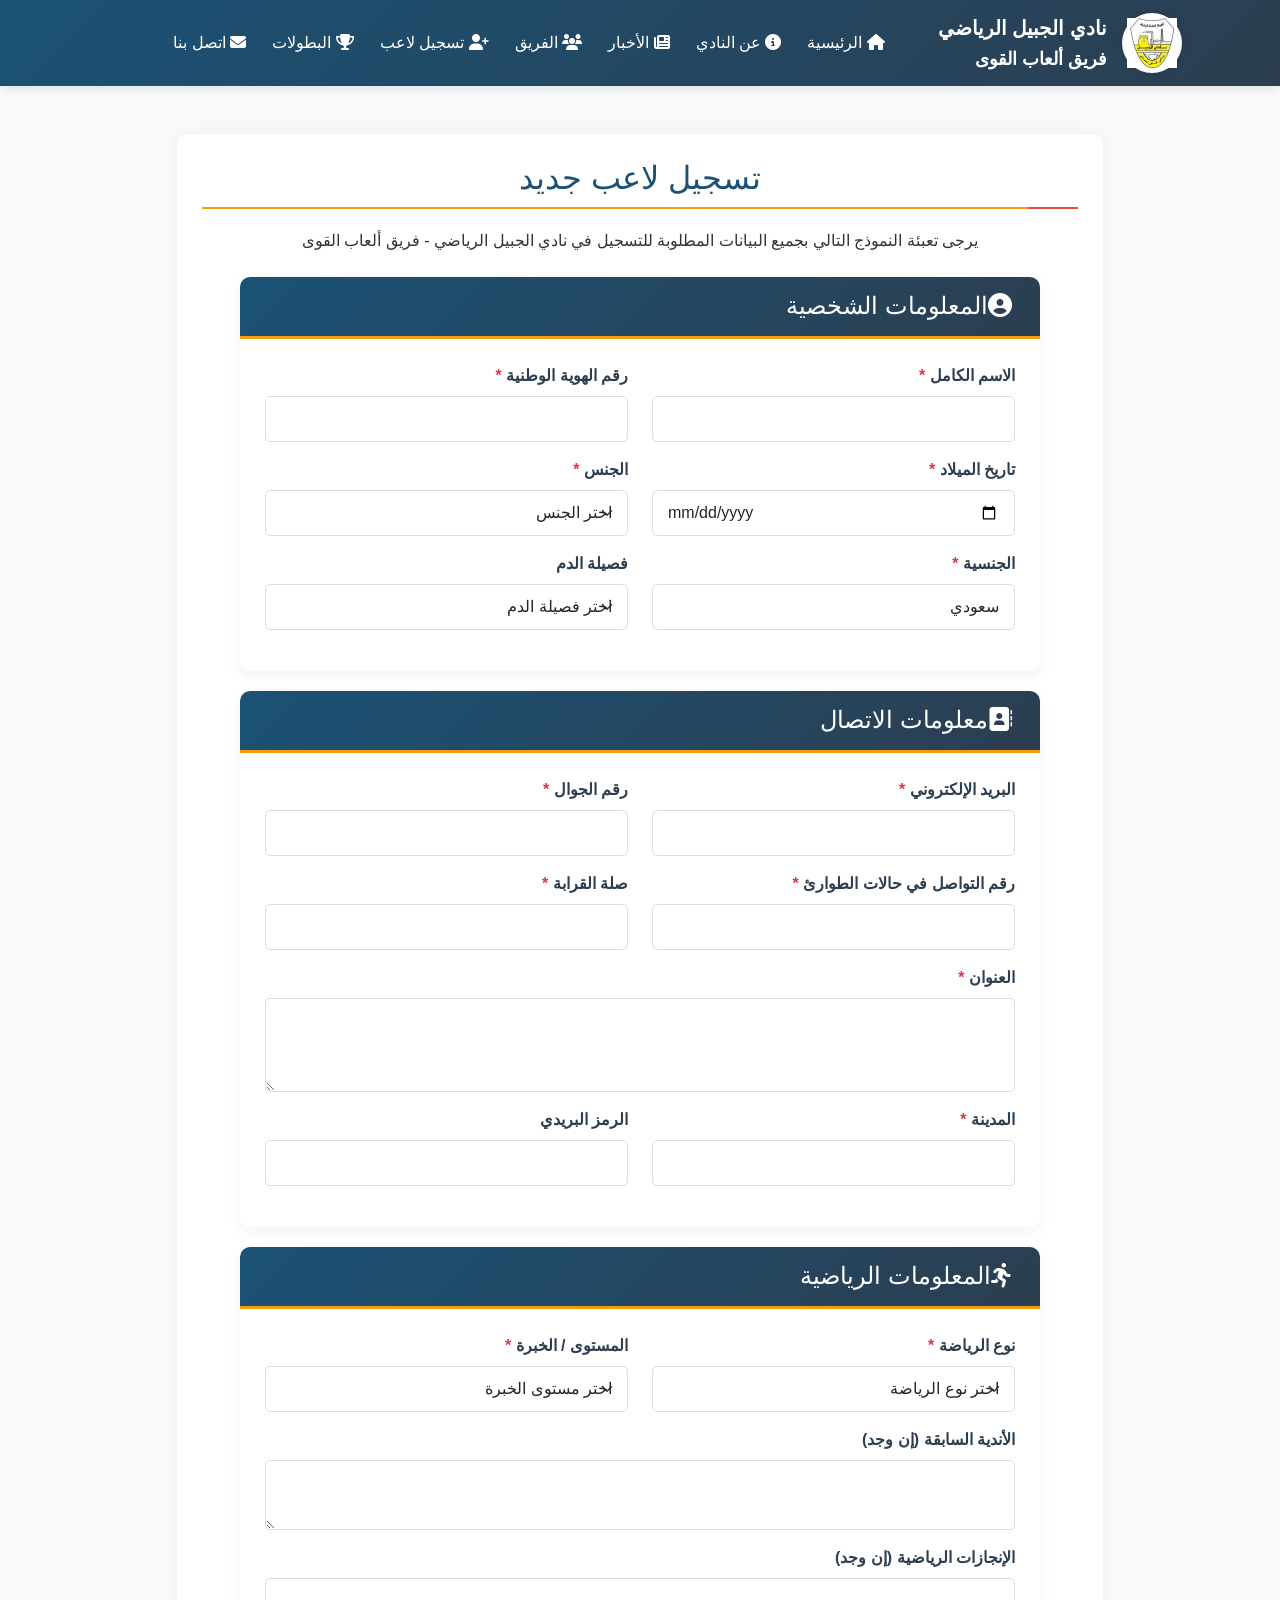
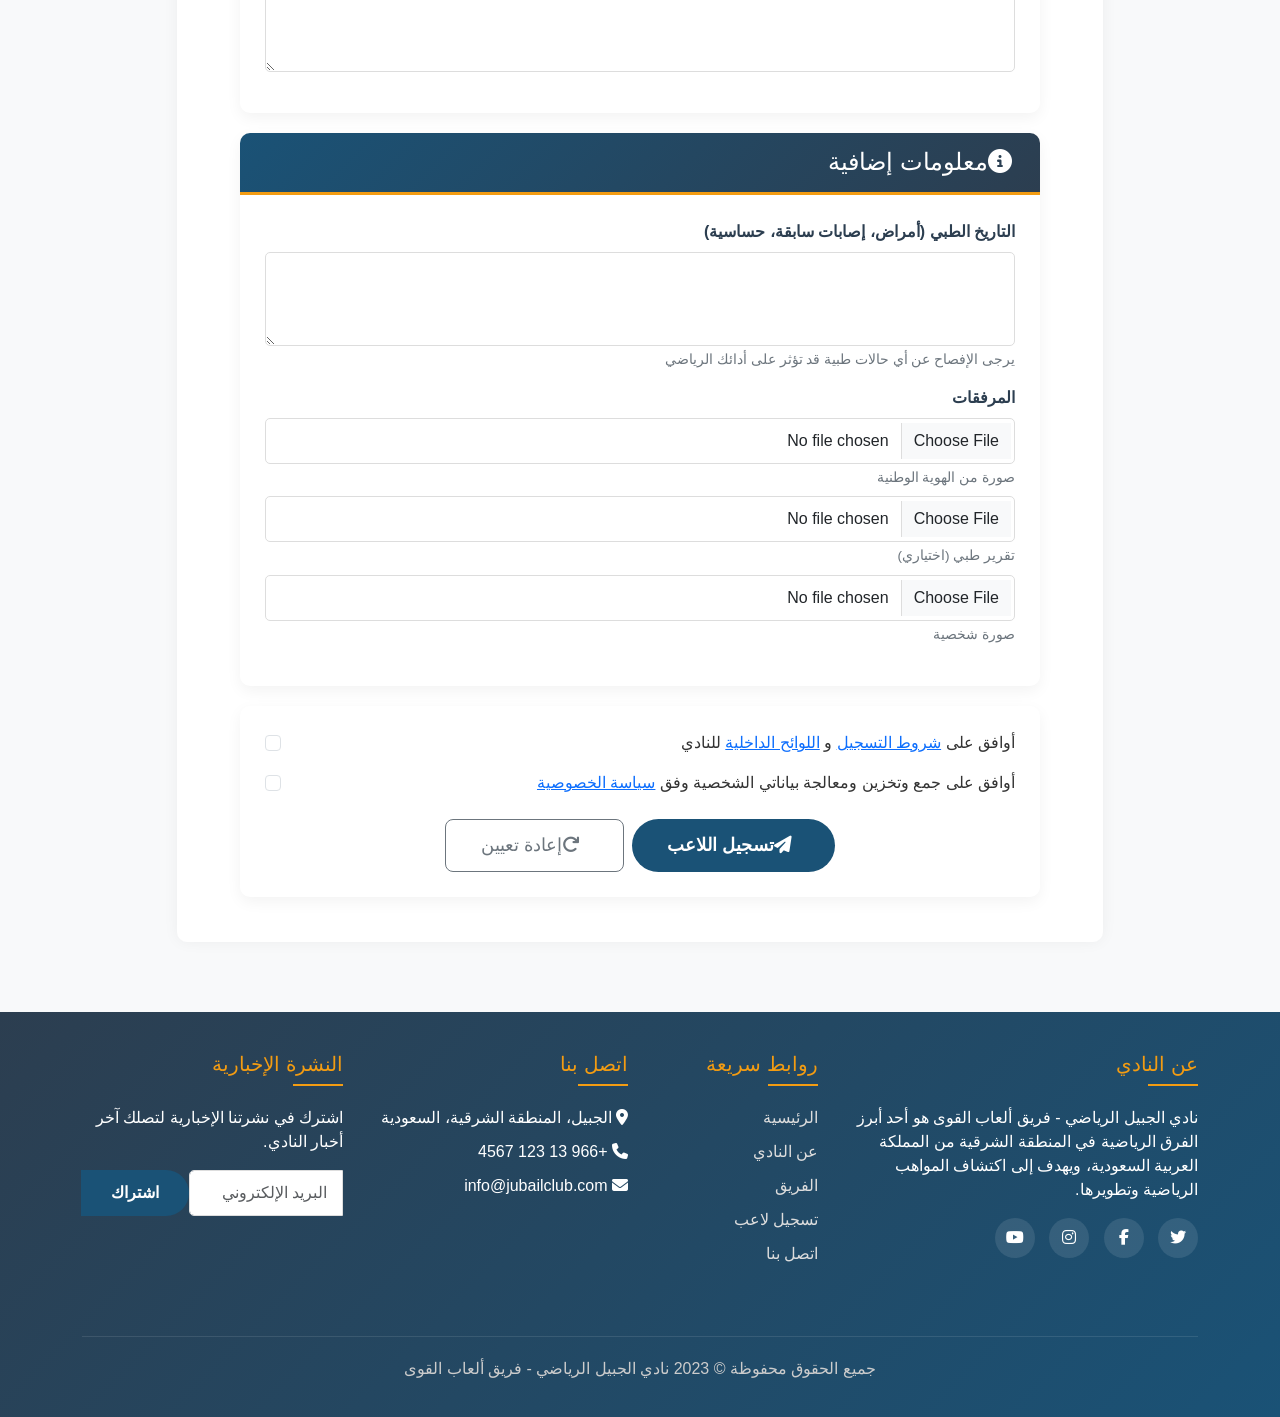
==== index.html @ ed752dc1 "Add files via upload" ====
<!DOCTYPE html>
<html lang="ar" dir="rtl">
<head>
    <meta charset="UTF-8">
    <meta name="viewport" content="width=device-width, initial-scale=1.0">
    <title>تسجيل اللاعبين - نادي الجبيل الرياضي</title>
    <link href="https://cdn.jsdelivr.net/npm/bootstrap@5.3.0/dist/css/bootstrap.min.css" rel="stylesheet">
    <link rel="stylesheet" href="https://cdnjs.cloudflare.com/ajax/libs/font-awesome/6.4.0/css/all.min.css">
    <style>
        :root {
            --primary-color: #1a5276;
            --secondary-color: #e74c3c;
            --accent-color: #f39c12;
            --light-color: #ecf0f1;
            --dark-color: #2c3e50;
        }
        
        body {
            font-family: 'Tajawal', sans-serif;
            background-color: #f8f9fa;
            color: #333;
        }
        
        /* الهيدر */
        .navbar {
            background: linear-gradient(135deg, var(--primary-color), var(--dark-color));
            box-shadow: 0 2px 10px rgba(0, 0, 0, 0.1);
        }
        
        .navbar-brand {
            display: flex;
            align-items: center;
        }
        
        .logo-container {
            width: 60px;
            height: 60px;
            background-color: white;
            border-radius: 50%;
            display: flex;
            align-items: center;
            justify-content: center;
            margin-left: 15px;
            box-shadow: 0 0 10px rgba(0, 0, 0, 0.1);
        }
        
        .logo-text {
            font-weight: bold;
            color: white;
        }
        
        .nav-link {
            color: white !important;
            font-weight: 500;
            margin: 0 5px;
            transition: all 0.3s;
            position: relative;
        }
        
        .nav-link:hover {
            color: var(--accent-color) !important;
        }
        
        .nav-link::after {
            content: '';
            position: absolute;
            width: 0;
            height: 2px;
            bottom: 0;
            right: 0;
            background-color: var(--accent-color);
            transition: width 0.3s;
        }
        
        .nav-link:hover::after {
            width: 100%;
        }
        
        /* المحتوى الرئيسي */
        .main-content {
            background-color: white;
            border-radius: 10px;
            box-shadow: 0 0 15px rgba(0, 0, 0, 0.05);
            padding: 25px;
            margin-bottom: 20px;
        }
        
        .section-title {
            color: var(--primary-color);
            border-bottom: 2px solid var(--accent-color);
            padding-bottom: 10px;
            margin-bottom: 20px;
            position: relative;
        }
        
        .section-title::after {
            content: '';
            position: absolute;
            width: 50px;
            height: 2px;
            bottom: -2px;
            right: 0;
            background-color: var(--secondary-color);
        }
        
        /* تصميم النموذج */
        .registration-form {
            max-width: 800px;
            margin: 0 auto;
        }
        
        .form-card {
            border: none;
            border-radius: 10px;
            box-shadow: 0 5px 15px rgba(0, 0, 0, 0.05);
            margin-bottom: 20px;
            overflow: hidden;
        }
        
        .form-header {
            background: linear-gradient(135deg, var(--primary-color), var(--dark-color));
            color: white;
            padding: 15px 20px;
            border-bottom: 3px solid var(--accent-color);
        }
        
        .form-body {
            padding: 25px;
        }
        
        .form-label {
            font-weight: bold;
            color: var(--dark-color);
            margin-bottom: 8px;
        }
        
        .form-control, .form-select {
            border: 1px solid #ddd;
            border-radius: 5px;
            padding: 10px 15px;
            transition: all 0.3s;
        }
        
        .form-control:focus, .form-select:focus {
            border-color: var(--primary-color);
            box-shadow: 0 0 0 0.25rem rgba(26, 82, 118, 0.25);
        }
        
        .form-text {
            color: #6c757d;
            font-size: 0.85rem;
        }
        
        .btn-primary {
            background-color: var(--primary-color);
            border: none;
            padding: 10px 30px;
            border-radius: 30px;
            transition: all 0.3s;
            font-weight: bold;
        }
        
        .btn-primary:hover {
            background-color: var(--dark-color);
            transform: translateY(-2px);
        }
        
        .btn-lg {
            padding: 12px 35px;
            font-size: 1.1rem;
        }
        
        /* رسائل التحقق */
        .is-invalid {
            border-color: #dc3545 !important;
        }
        
        .invalid-feedback {
            display: none;
            width: 100%;
            margin-top: 0.25rem;
            font-size: 0.875em;
            color: #dc3545;
        }
        
        .is-invalid ~ .invalid-feedback {
            display: block;
        }
        
        .is-valid {
            border-color: #198754 !important;
        }
        
        /* الفوتر */
        .footer {
            background: linear-gradient(135deg, var(--dark-color), var(--primary-color));
            color: white;
            padding: 40px 0 20px;
            margin-top: 50px;
        }
        
        .footer h5 {
            color: var(--accent-color);
            margin-bottom: 20px;
            position: relative;
            padding-bottom: 10px;
        }
        
        .footer h5::after {
            content: '';
            position: absolute;
            width: 50px;
            height: 2px;
            bottom: 0;
            right: 0;
            background-color: var(--accent-color);
        }
        
        .footer-links {
            list-style: none;
            padding: 0;
        }
        
        .footer-links li {
            margin-bottom: 10px;
        }
        
        .footer-links a {
            color: #ddd;
            text-decoration: none;
            transition: all 0.3s;
        }
        
        .footer-links a:hover {
            color: var(--accent-color);
            padding-right: 5px;
        }
        
        .social-icons a {
            display: inline-block;
            width: 40px;
            height: 40px;
            background-color: rgba(255, 255, 255, 0.1);
            border-radius: 50%;
            text-align: center;
            line-height: 40px;
            margin-left: 10px;
            color: white;
            transition: all 0.3s;
        }
        
        .social-icons a:hover {
            background-color: var(--accent-color);
            transform: translateY(-3px);
        }
        
        .copyright {
            border-top: 1px solid rgba(255, 255, 255, 0.1);
            padding-top: 20px;
            margin-top: 30px;
            text-align: center;
            color: #ccc;
        }
        
        /* تأثيرات إضافية */
        .success-message {
            display: none;
            background-color: #d4edda;
            border: 1px solid #c3e6cb;
            color: #155724;
            padding: 15px;
            border-radius: 5px;
            margin-top: 20px;
        }
        
        /* تصميم متجاوب */
        @media (max-width: 768px) {
            .form-body {
                padding: 15px;
            }
        }
    </style>
</head>
<body>
    <!-- الهيدر -->
    <header>
        <nav class="navbar navbar-expand-lg navbar-dark sticky-top">
            <div class="container">
                <a class="navbar-brand" href="#">
                    <div class="logo-container">
                        <img src="logo.jpg" alt="شعار نادي الجبيل الرياضي" width="50" height="50">
                    </div>
                    <span class="logo-text">نادي الجبيل الرياضي<br><small>فريق ألعاب القوى</small></span>
                </a>
                <button class="navbar-toggler" type="button" data-bs-toggle="collapse" data-bs-target="#navbarNav">
                    <span class="navbar-toggler-icon"></span>
                </button>
                <div class="collapse navbar-collapse" id="navbarNav">
                    <ul class="navbar-nav ms-auto">
                        <li class="nav-item">
                            <a class="nav-link" href="index.html"><i class="fas fa-home"></i> الرئيسية</a>
                        </li>
                        <li class="nav-item">
                            <a class="nav-link" href="#"><i class="fas fa-info-circle"></i> عن النادي</a>
                        </li>
                        <li class="nav-item">
                            <a class="nav-link" href="#"><i class="fas fa-newspaper"></i> الأخبار</a>
                        </li>
                        <li class="nav-item">
                            <a class="nav-link" href="#"><i class="fas fa-users"></i> الفريق</a>
                        </li>
                        <li class="nav-item">
                            <a class="nav-link active" href="registration.html"><i class="fas fa-user-plus"></i> تسجيل لاعب</a>
                        </li>
                        <li class="nav-item">
                            <a class="nav-link" href="#"><i class="fas fa-trophy"></i> البطولات</a>
                        </li>
                        <li class="nav-item">
                            <a class="nav-link" href="#"><i class="fas fa-envelope"></i> اتصل بنا</a>
                        </li>
                    </ul>
                </div>
            </div>
        </nav>
    </header>

    <!-- المحتوى الرئيسي -->
    <main class="container my-5">
        <div class="row justify-content-center">
            <div class="col-lg-10">
                <section class="main-content">
                    <h2 class="section-title text-center">تسجيل لاعب جديد</h2>
                    <p class="text-center mb-4">يرجى تعبئة النموذج التالي بجميع البيانات المطلوبة للتسجيل في نادي الجبيل الرياضي - فريق ألعاب القوى</p>
                    
                    <div class="registration-form">
                        <form id="playerRegistrationForm" novalidate>
                            <!-- المعلومات الشخصية -->
                            <div class="form-card">
                                <div class="form-header">
                                    <h4 class="mb-0"><i class="fas fa-user-circle me-2"></i>المعلومات الشخصية</h4>
                                </div>
                                <div class="form-body">
                                    <div class="row">
                                        <div class="col-md-6 mb-3">
                                            <label for="fullName" class="form-label">الاسم الكامل <span class="text-danger">*</span></label>
                                            <input type="text" class="form-control" id="fullName" required>
                                            <div class="invalid-feedback">يرجى إدخال الاسم الكامل</div>
                                        </div>
                                        <div class="col-md-6 mb-3">
                                            <label for="idNumber" class="form-label">رقم الهوية الوطنية <span class="text-danger">*</span></label>
                                            <input type="text" class="form-control" id="idNumber" maxlength="10" required>
                                            <div class="invalid-feedback">يرجى إدخال رقم هوية وطني صحيح (10 أرقام)</div>
                                        </div>
                                    </div>
                                    
                                    <div class="row">
                                        <div class="col-md-6 mb-3">
                                            <label for="birthDate" class="form-label">تاريخ الميلاد <span class="text-danger">*</span></label>
                                            <input type="date" class="form-control" id="birthDate" required>
                                            <div class="invalid-feedback">يرجى إدخال تاريخ الميلاد</div>
                                        </div>
                                        <div class="col-md-6 mb-3">
                                            <label for="gender" class="form-label">الجنس <span class="text-danger">*</span></label>
                                            <select class="form-select" id="gender" required>
                                                <option value="" selected disabled>اختر الجنس</option>
                                                <option value="male">ذكر</option>
                                                <option value="female">أنثى</option>
                                            </select>
                                            <div class="invalid-feedback">يرجى اختيار الجنس</div>
                                        </div>
                                    </div>
                                    
                                    <div class="row">
                                        <div class="col-md-6 mb-3">
                                            <label for="nationality" class="form-label">الجنسية <span class="text-danger">*</span></label>
                                            <input type="text" class="form-control" id="nationality" value="سعودي" required>
                                            <div class="invalid-feedback">يرجى إدخال الجنسية</div>
                                        </div>
                                        <div class="col-md-6 mb-3">
                                            <label for="bloodType" class="form-label">فصيلة الدم</label>
                                            <select class="form-select" id="bloodType">
                                                <option value="" selected disabled>اختر فصيلة الدم</option>
                                                <option value="A+">A+</option>
                                                <option value="A-">A-</option>
                                                <option value="B+">B+</option>
                                                <option value="B-">B-</option>
                                                <option value="O+">O+</option>
                                                <option value="O-">O-</option>
                                                <option value="AB+">AB+</option>
                                                <option value="AB-">AB-</option>
                                            </select>
                                        </div>
                                    </div>
                                </div>
                            </div>
                            
                            <!-- معلومات الاتصال -->
                            <div class="form-card">
                                <div class="form-header">
                                    <h4 class="mb-0"><i class="fas fa-address-book me-2"></i>معلومات الاتصال</h4>
                                </div>
                                <div class="form-body">
                                    <div class="row">
                                        <div class="col-md-6 mb-3">
                                            <label for="email" class="form-label">البريد الإلكتروني <span class="text-danger">*</span></label>
                                            <input type="email" class="form-control" id="email" required>
                                            <div class="invalid-feedback">يرجى إدخال بريد إلكتروني صحيح</div>
                                        </div>
                                        <div class="col-md-6 mb-3">
                                            <label for="phone" class="form-label">رقم الجوال <span class="text-danger">*</span></label>
                                            <input type="tel" class="form-control" id="phone" required>
                                            <div class="invalid-feedback">يرجى إدخال رقم جوال صحيح</div>
                                        </div>
                                    </div>
                                    
                                    <div class="row">
                                        <div class="col-md-6 mb-3">
                                            <label for="emergencyContact" class="form-label">رقم التواصل في حالات الطوارئ <span class="text-danger">*</span></label>
                                            <input type="tel" class="form-control" id="emergencyContact" required>
                                            <div class="invalid-feedback">يرجى إدخال رقم اتصال للطوارئ</div>
                                        </div>
                                        <div class="col-md-6 mb-3">
                                            <label for="relationship" class="form-label">صلة القرابة <span class="text-danger">*</span></label>
                                            <input type="text" class="form-control" id="relationship" required>
                                            <div class="invalid-feedback">يرجى إدخال صلة القرابة</div>
                                        </div>
                                    </div>
                                    
                                    <div class="mb-3">
                                        <label for="address" class="form-label">العنوان <span class="text-danger">*</span></label>
                                        <textarea class="form-control" id="address" rows="3" required></textarea>
                                        <div class="invalid-feedback">يرجى إدخال العنوان</div>
                                    </div>
                                    
                                    <div class="row">
                                        <div class="col-md-6 mb-3">
                                            <label for="city" class="form-label">المدينة <span class="text-danger">*</span></label>
                                            <input type="text" class="form-control" id="city" required>
                                            <div class="invalid-feedback">يرجى إدخال المدينة</div>
                                        </div>
                                        <div class="col-md-6 mb-3">
                                            <label for="postalCode" class="form-label">الرمز البريدي</label>
                                            <input type="text" class="form-control" id="postalCode">
                                        </div>
                                    </div>
                                </div>
                            </div>
                            
                            <!-- المعلومات الرياضية -->
                            <div class="form-card">
                                <div class="form-header">
                                    <h4 class="mb-0"><i class="fas fa-running me-2"></i>المعلومات الرياضية</h4>
                                </div>
                                <div class="form-body">
                                    <div class="row">
                                        <div class="col-md-6 mb-3">
                                            <label for="sportType" class="form-label">نوع الرياضة <span class="text-danger">*</span></label>
                                            <select class="form-select" id="sportType" required>
                                                <option value="" selected disabled>اختر نوع الرياضة</option>
                                                <option value="running">الجري</option>
                                                <option value="jumping">القفز</option>
                                                <option value="throwing">الرمي</option>
                                                <option value="combined">المتعددة</option>
                                            </select>
                                            <div class="invalid-feedback">يرجى اختيار نوع الرياضة</div>
                                        </div>
                                        <div class="col-md-6 mb-3">
                                            <label for="experience" class="form-label">المستوى / الخبرة <span class="text-danger">*</span></label>
                                            <select class="form-select" id="experience" required>
                                                <option value="" selected disabled>اختر مستوى الخبرة</option>
                                                <option value="beginner">مبتدئ</option>
                                                <option value="intermediate">متوسط</option>
                                                <option value="advanced">متقدم</option>
                                                <option value="professional">محترف</option>
                                            </select>
                                            <div class="invalid-feedback">يرجى اختيار مستوى الخبرة</div>
                                        </div>
                                    </div>
                                    
                                    <div class="mb-3">
                                        <label for="previousClubs" class="form-label">الأندية السابقة (إن وجد)</label>
                                        <textarea class="form-control" id="previousClubs" rows="2"></textarea>
                                    </div>
                                    
                                    <div class="mb-3">
                                        <label for="achievements" class="form-label">الإنجازات الرياضية (إن وجد)</label>
                                        <textarea class="form-control" id="achievements" rows="3"></textarea>
                                    </div>
                                </div>
                            </div>
                            
                            <!-- معلومات إضافية -->
                            <div class="form-card">
                                <div class="form-header">
                                    <h4 class="mb-0"><i class="fas fa-info-circle me-2"></i>معلومات إضافية</h4>
                                </div>
                                <div class="form-body">
                                    <div class="mb-3">
                                        <label for="medicalHistory" class="form-label">التاريخ الطبي (أمراض، إصابات سابقة، حساسية)</label>
                                        <textarea class="form-control" id="medicalHistory" rows="3"></textarea>
                                        <div class="form-text">يرجى الإفصاح عن أي حالات طبية قد تؤثر على أدائك الرياضي</div>
                                    </div>
                                    
                                    <div class="mb-3">
                                        <label class="form-label">المرفقات</label>
                                        <div class="mb-2">
                                            <input type="file" class="form-control" id="idCopy" accept=".pdf,.jpg,.jpeg,.png">
                                            <div class="form-text">صورة من الهوية الوطنية</div>
                                        </div>
                                        <div class="mb-2">
                                            <input type="file" class="form-control" id="medicalReport" accept=".pdf,.jpg,.jpeg,.png">
                                            <div class="form-text">تقرير طبي (اختياري)</div>
                                        </div>
                                        <div>
                                            <input type="file" class="form-control" id="personalPhoto" accept=".jpg,.jpeg,.png">
                                            <div class="form-text">صورة شخصية</div>
                                        </div>
                                    </div>
                                </div>
                            </div>
                            
                            <!-- الموافقات -->
                            <div class="form-card">
                                <div class="form-body">
                                    <div class="form-check mb-3">
                                        <input class="form-check-input" type="checkbox" id="agreeTerms" required>
                                        <label class="form-check-label" for="agreeTerms">
                                            أوافق على <a href="#" class="text-primary">شروط التسجيل</a> و <a href="#" class="text-primary">اللوائح الداخلية</a> للنادي
                                        </label>
                                        <div class="invalid-feedback">يجب الموافقة على الشروط والأحكام</div>
                                    </div>
                                    
                                    <div class="form-check mb-3">
                                        <input class="form-check-input" type="checkbox" id="agreeData" required>
                                        <label class="form-check-label" for="agreeData">
                                            أوافق على جمع وتخزين ومعالجة بياناتي الشخصية وفق <a href="#" class="text-primary">سياسة الخصوصية</a>
                                        </label>
                                        <div class="invalid-feedback">يجب الموافقة على سياسة الخصوصية</div>
                                    </div>
                                    
                                    <div class="d-grid gap-2 d-md-flex justify-content-md-center mt-4">
                                        <button type="submit" class="btn btn-primary btn-lg">
                                            <i class="fas fa-paper-plane me-2"></i>تسجيل اللاعب
                                        </button>
                                        <button type="reset" class="btn btn-outline-secondary btn-lg">
                                            <i class="fas fa-redo me-2"></i>إعادة تعيين
                                        </button>
                                    </div>
                                </div>
                            </div>
                        </form>
                        
                        <!-- رسالة النجاح -->
                        <div id="successMessage" class="success-message text-center">
                            <i class="fas fa-check-circle fa-3x text-success mb-3"></i>
                            <h4 class="text-success">تم تسجيل بياناتك بنجاح!</h4>
                            <p class="mb-0">سيتم مراجعة طلبك والاتصال بك في أقرب وقت ممكن.</p>
                        </div>
                    </div>
                </section>
            </div>
        </div>
    </main>

    <!-- الفوتر -->
    <footer class="footer">
        <div class="container">
            <div class="row">
                <div class="col-lg-4 col-md-6 mb-4">
                    <h5>عن النادي</h5>
                    <p>نادي الجبيل الرياضي - فريق ألعاب القوى هو أحد أبرز الفرق الرياضية في المنطقة الشرقية من المملكة العربية السعودية، ويهدف إلى اكتشاف المواهب الرياضية وتطويرها.</p>
                    <div class="social-icons">
                        <a href="#"><i class="fab fa-twitter"></i></a>
                        <a href="#"><i class="fab fa-facebook-f"></i></a>
                        <a href="#"><i class="fab fa-instagram"></i></a>
                        <a href="#"><i class="fab fa-youtube"></i></a>
                    </div>
                </div>
                <div class="col-lg-2 col-md-6 mb-4">
                    <h5>روابط سريعة</h5>
                    <ul class="footer-links">
                        <li><a href="index.html">الرئيسية</a></li>
                        <li><a href="#">عن النادي</a></li>
                        <li><a href="#">الفريق</a></li>
                        <li><a href="registration.html">تسجيل لاعب</a></li>
                        <li><a href="#">اتصل بنا</a></li>
                    </ul>
                </div>
                <div class="col-lg-3 col-md-6 mb-4">
                    <h5>اتصل بنا</h5>
                    <ul class="footer-links">
                        <li><i class="fas fa-map-marker-alt"></i> الجبيل، المنطقة الشرقية، السعودية</li>
                        <li><i class="fas fa-phone"></i> +966 13 123 4567</li>
                        <li><i class="fas fa-envelope"></i> info@jubailclub.com</li>
                    </ul>
                </div>
                <div class="col-lg-3 col-md-6 mb-4">
                    <h5>النشرة الإخبارية</h5>
                    <p>اشترك في نشرتنا الإخبارية لتصلك آخر أخبار النادي.</p>
                    <form>
                        <div class="input-group mb-3">
                            <input type="email" class="form-control" placeholder="البريد الإلكتروني">
                            <button class="btn btn-primary" type="submit">اشتراك</button>
                        </div>
                    </form>
                </div>
            </div>
            <div class="copyright">
                <p>جميع الحقوق محفوظة &copy; 2023 نادي الجبيل الرياضي - فريق ألعاب القوى</p>
            </div>
        </div>
    </footer>

    <script src="https://cdn.jsdelivr.net/npm/bootstrap@5.3.0/dist/js/bootstrap.bundle.min.js"></script>
    <script>
        // التحقق من صحة النموذج
        document.addEventListener('DOMContentLoaded', function() {
            const form = document.getElementById('playerRegistrationForm');
            const successMessage = document.getElementById('successMessage');
            
            // التحقق من رقم الهوية السعودية
            function validateSaudiId(id) {
                // يجب أن يتكون من 10 أرقام
                if (!/^\d{10}$/.test(id)) return false;
                
                // التحقق من صحة رقم الهوية باستخدام خوارزمية التحقق
                let sum = 0;
                for (let i = 0; i < 10; i++) {
                    if (i % 2 === 0) {
                        let doubled = parseInt(id.charAt(i)) * 2;
                        sum += doubled > 9 ? doubled - 9 : doubled;
                    } else {
                        sum += parseInt(id.charAt(i));
                    }
                }
                return sum % 10 === 0;
            }
            
            // التحقق من البريد الإلكتروني
            function validateEmail(email) {
                const re = /^[^\s@]+@[^\s@]+\.[^\s@]+$/;
                return re.test(email);
            }
            
            // التحقق من رقم الجوال السعودي
            function validatePhone(phone) {
                // يقبل الأرقام السعودية التي تبدأ بـ 05 أو 5 أو +9665
                const re = /^(009665|9665|\+9665|05|5)(5|0|3|6|4|9|1|8|7)([0-9]{7})$/;
                return re.test(phone.replace(/\s/g, ''));
            }
            
            // إضافة مستمعات الأحداث للحقول
            const idNumberInput = document.getElementById('idNumber');
            idNumberInput.addEventListener('input', function() {
                if (this.value.length === 10) {
                    if (validateSaudiId(this.value)) {
                        this.classList.remove('is-invalid');
                        this.classList.add('is-valid');
                    } else {
                        this.classList.remove('is-valid');
                        this.classList.add('is-invalid');
                    }
                } else {
                    this.classList.remove('is-valid', 'is-invalid');
                }
            });
            
            const emailInput = document.getElementById('email');
            emailInput.addEventListener('blur', function() {
                if (this.value && !validateEmail(this.value)) {
                    this.classList.remove('is-valid');
                    this.classList.add('is-invalid');
                } else if (this.value && validateEmail(this.value)) {
                    this.classList.remove('is-invalid');
                    this.classList.add('is-valid');
                }
            });
            
            const phoneInput = document.getElementById('phone');
            phoneInput.addEventListener('blur', function() {
                if (this.value && !validatePhone(this.value)) {
                    this.classList.remove('is-valid');
                    this.classList.add('is-invalid');
                } else if (this.value && validatePhone(this.value)) {
                    this.classList.remove('is-invalid');
                    this.classList.add('is-valid');
                }
            });
            
            const emergencyContactInput = document.getElementById('emergencyContact');
            emergencyContactInput.addEventListener('blur', function() {
                if (this.value && !validatePhone(this.value)) {
                    this.classList.remove('is-valid');
                    this.classList.add('is-invalid');
                } else if (this.value && validatePhone(this.value)) {
                    this.classList.remove('is-invalid');
                    this.classList.add('is-valid');
                }
            });
            
            // التحقق من النموذج عند الإرسال
            form.addEventListener('submit', function(event) {
                event.preventDefault();
                event.stopPropagation();
                
                let isValid = true;
                
                // التحقق من الحقول الإلزامية
                const requiredFields = form.querySelectorAll('[required]');
                requiredFields.forEach(field => {
                    if (!field.value) {
                        field.classList.add('is-invalid');
                        isValid = false;
                    } else {
                        field.classList.remove('is-invalid');
                        
                        // التحقق من صحة البيانات الخاصة
                        if (field.id === 'idNumber' && !validateSaudiId(field.value)) {
                            field.classList.add('is-invalid');
                            isValid = false;
                        } else if (field.id === 'email' && !validateEmail(field.value)) {
                            field.classList.add('is-invalid');
                            isValid = false;
                        } else if ((field.id === 'phone' || field.id === 'emergencyContact') && !validatePhone(field.value)) {
                            field.classList.add('is-invalid');
                            isValid = false;
                        } else {
                            field.classList.add('is-valid');
                        }
                    }
                });
                
                if (isValid) {
                    // إخفاء النموذج وإظهار رسالة النجاح
                    form.style.display = 'none';
                    successMessage.style.display = 'block';
                    
                    // هنا يمكن إضافة كود لإرسال البيانات إلى الخادم
                    console.log('تم إرسال النموذج بنجاح!');
                }
            });
            
            // إعادة تعيين النموذج
            form.addEventListener('reset', function() {
                // إزالة جميع فئات التحقق
                const formControls = form.querySelectorAll('.form-control, .form-select');
                formControls.forEach(control => {
                    control.classList.remove('is-valid', 'is-invalid');
                });
                
                // إعادة إظهار النموذج إذا كان مخفيًا
                form.style.display = 'block';
                successMessage.style.display = 'none';
            });
        });
    </script>
</body>
</html>
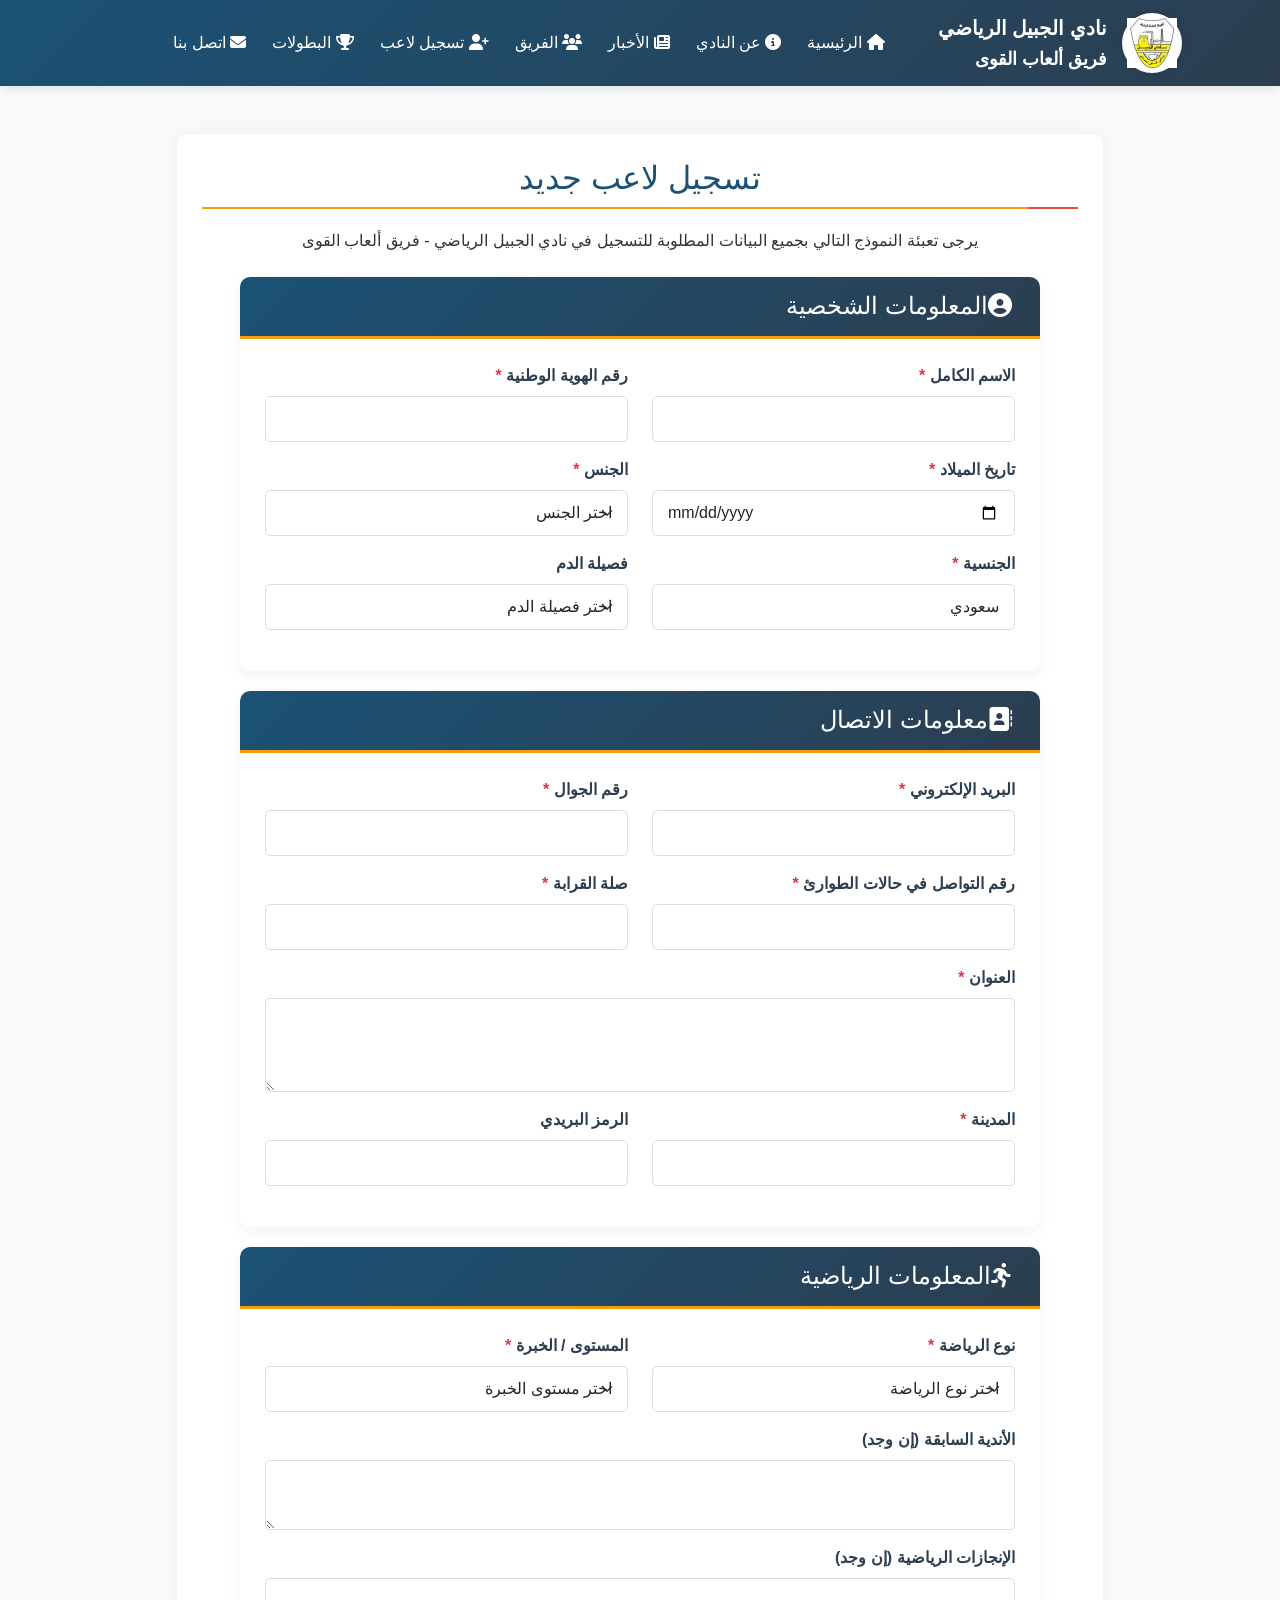
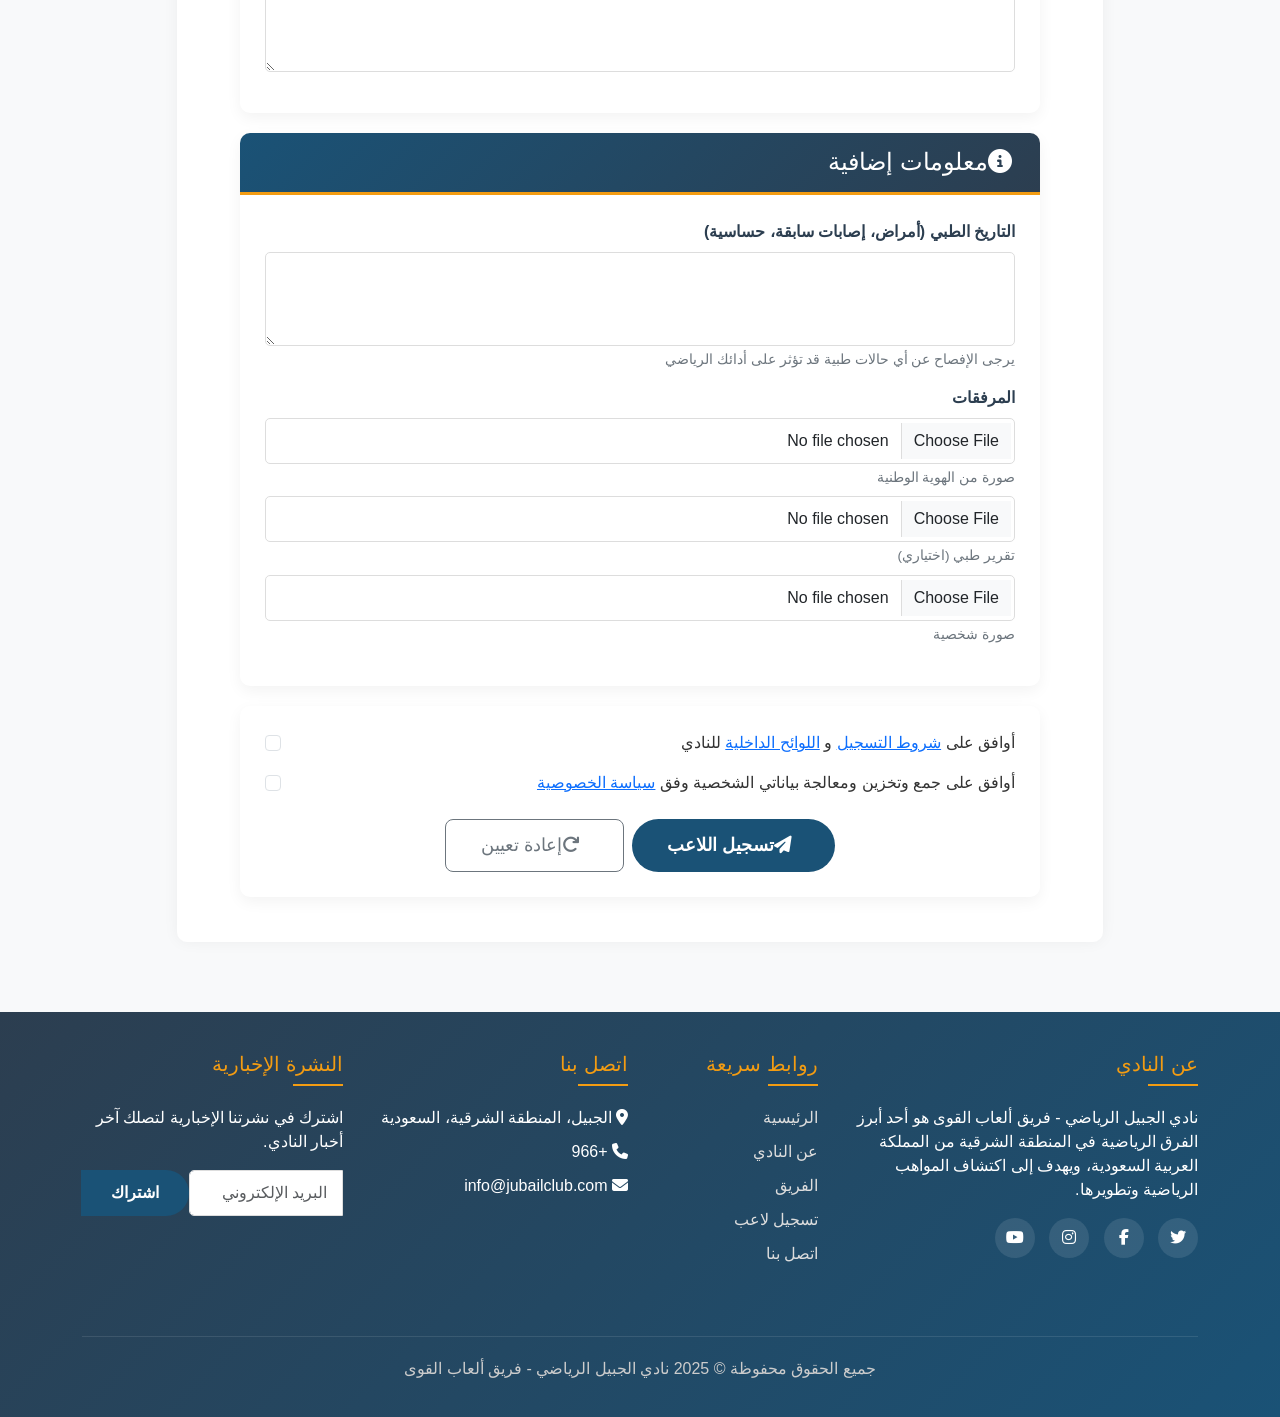
==== commit 9792e583: "Add files via upload" ====
--- a/index.html
+++ b/index.html
@@ -590,7 +590,7 @@
                     <h5>اتصل بنا</h5>
                     <ul class="footer-links">
                         <li><i class="fas fa-map-marker-alt"></i> الجبيل، المنطقة الشرقية، السعودية</li>
-                        <li><i class="fas fa-phone"></i> +966 13 123 4567</li>
+                        <li><i class="fas fa-phone"></i> +966 </li>
                         <li><i class="fas fa-envelope"></i> info@jubailclub.com</li>
                     </ul>
                 </div>
@@ -606,7 +606,7 @@
                 </div>
             </div>
             <div class="copyright">
-                <p>جميع الحقوق محفوظة &copy; 2023 نادي الجبيل الرياضي - فريق ألعاب القوى</p>
+                <p>جميع الحقوق محفوظة &copy; 2025 نادي الجبيل الرياضي - فريق ألعاب القوى</p>
             </div>
         </div>
     </footer>
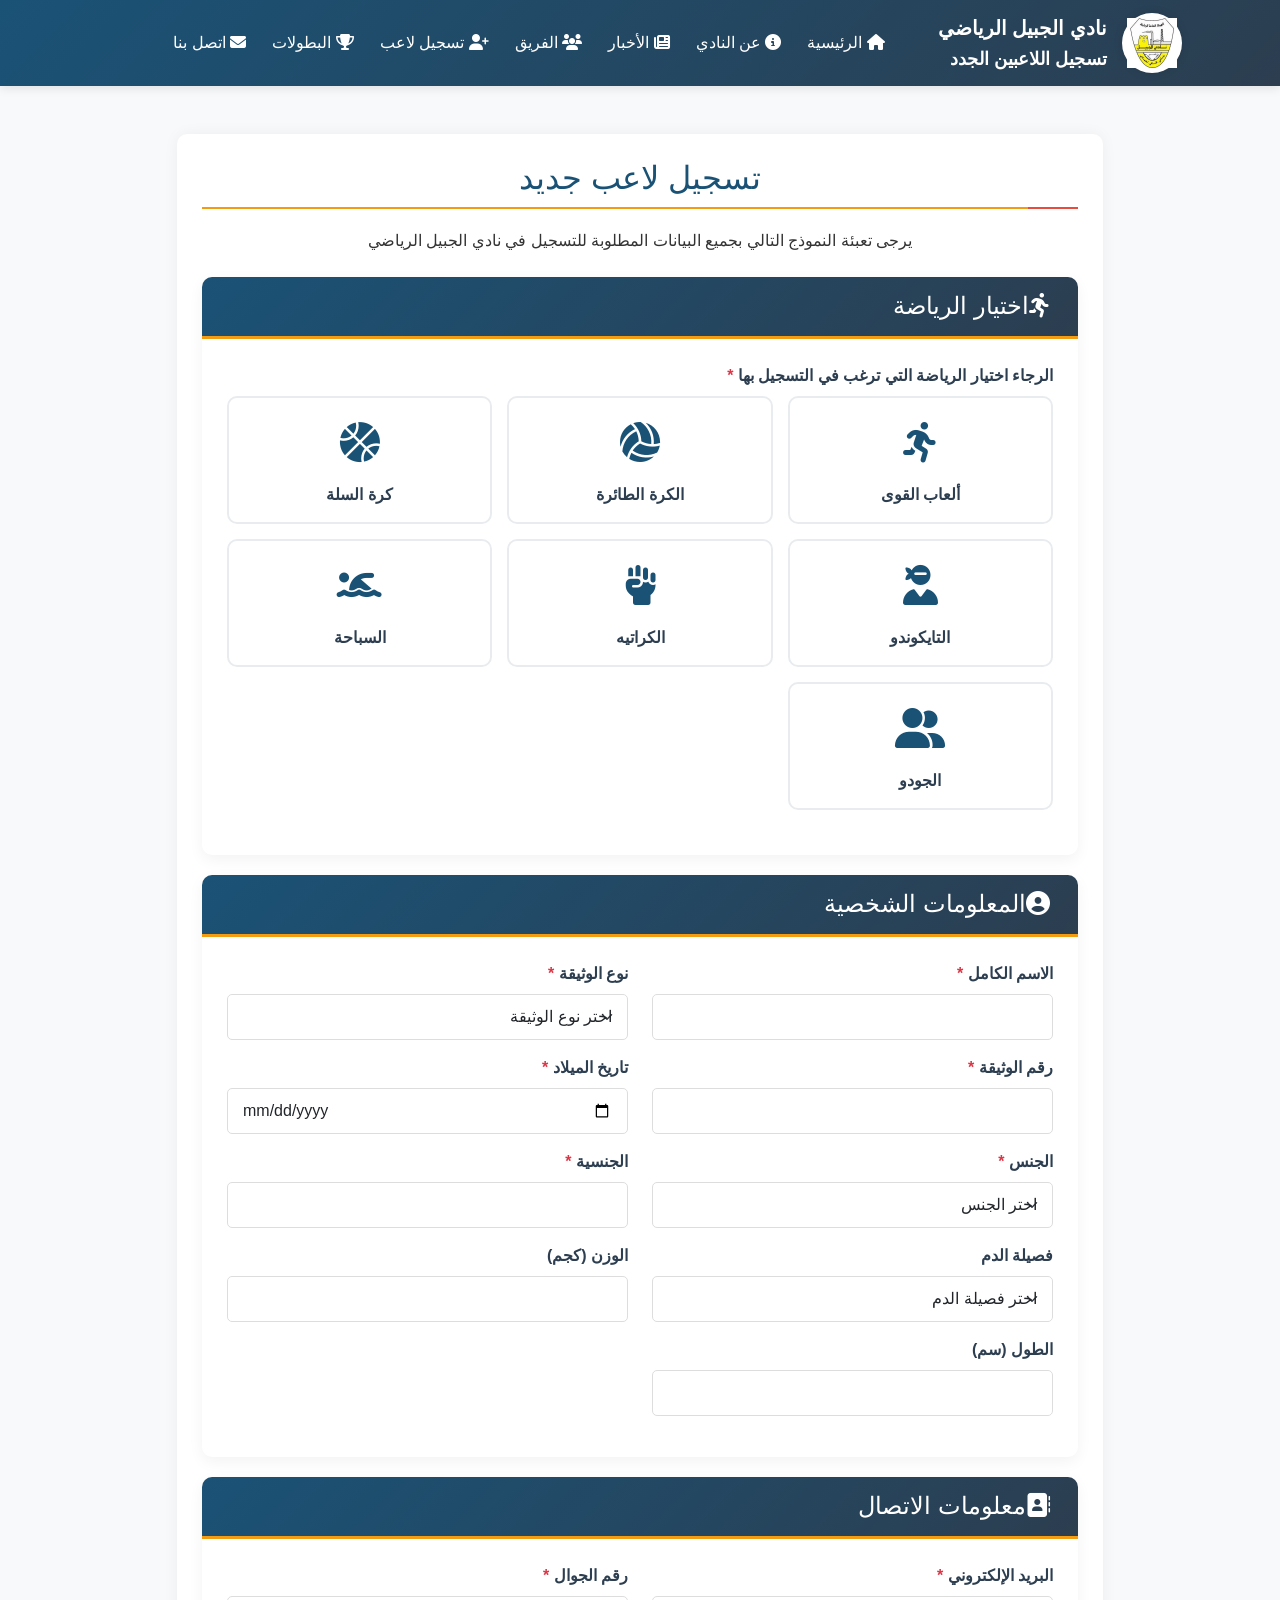
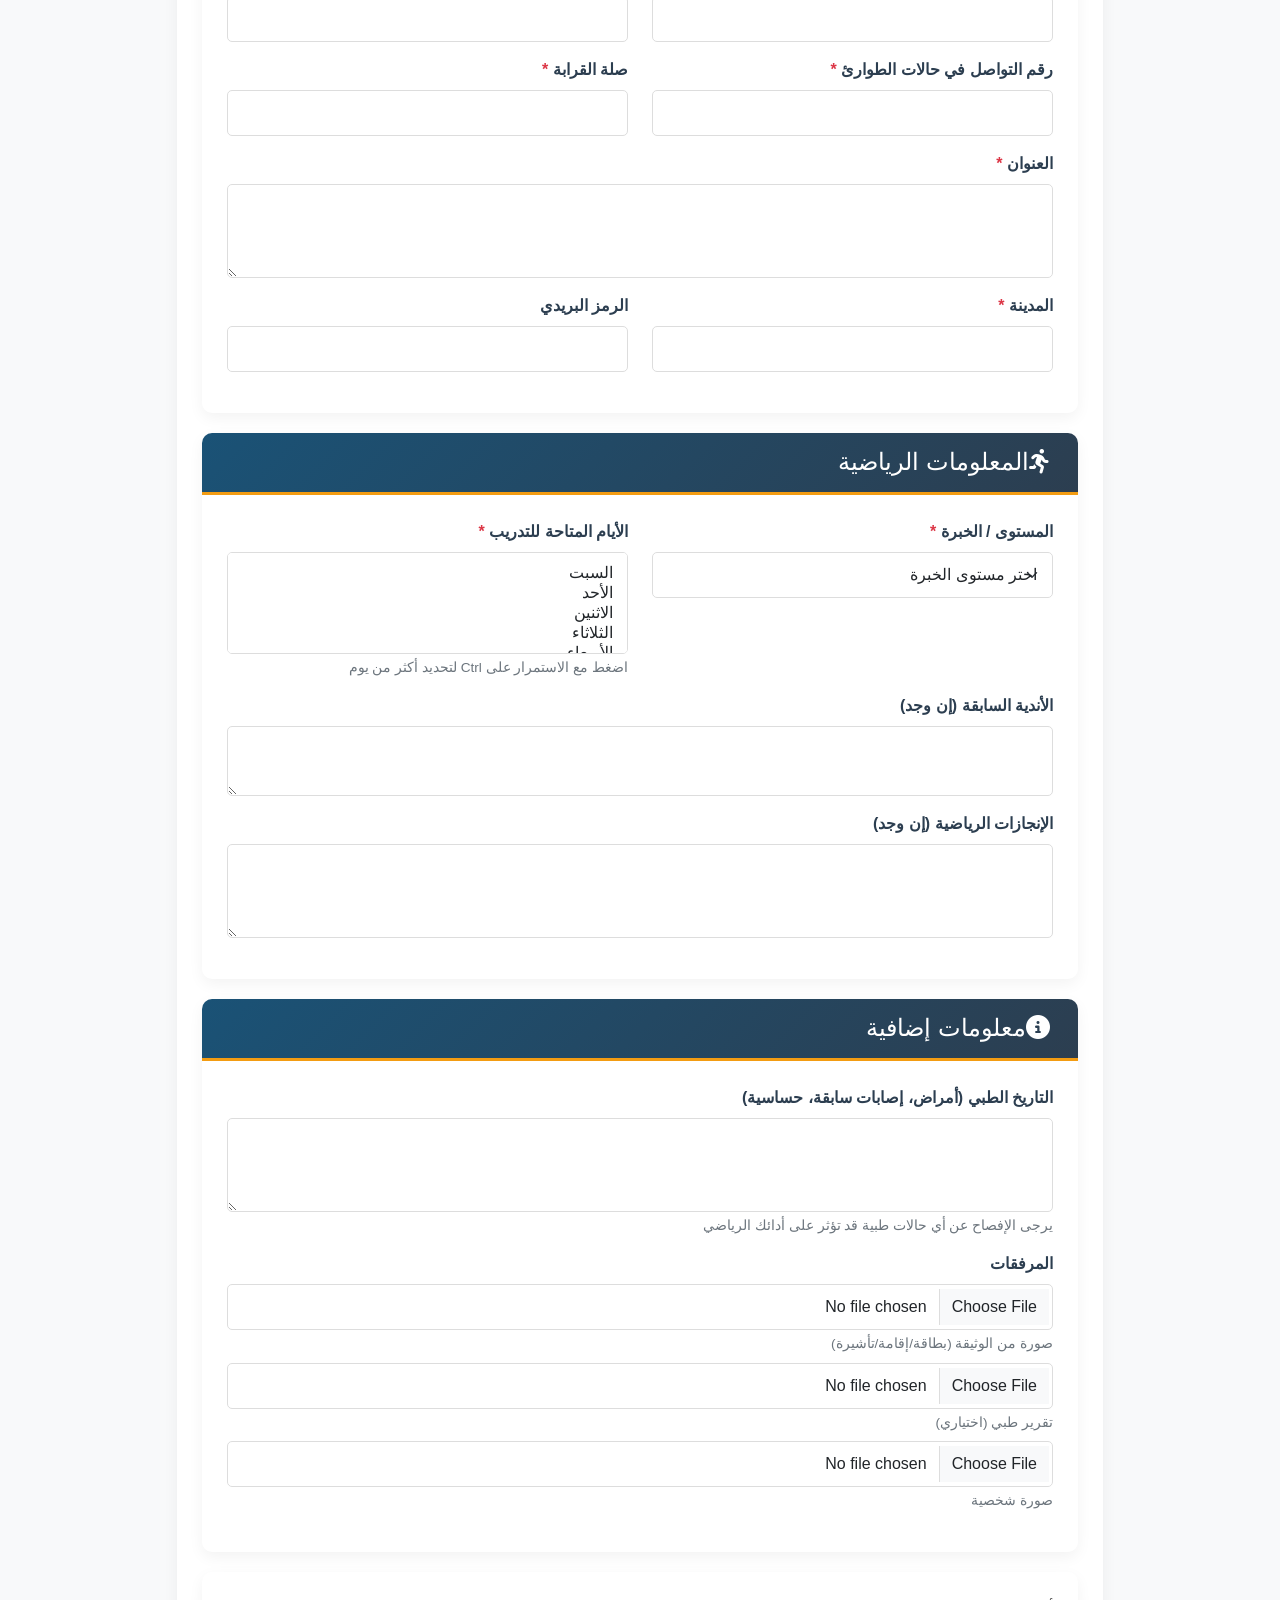
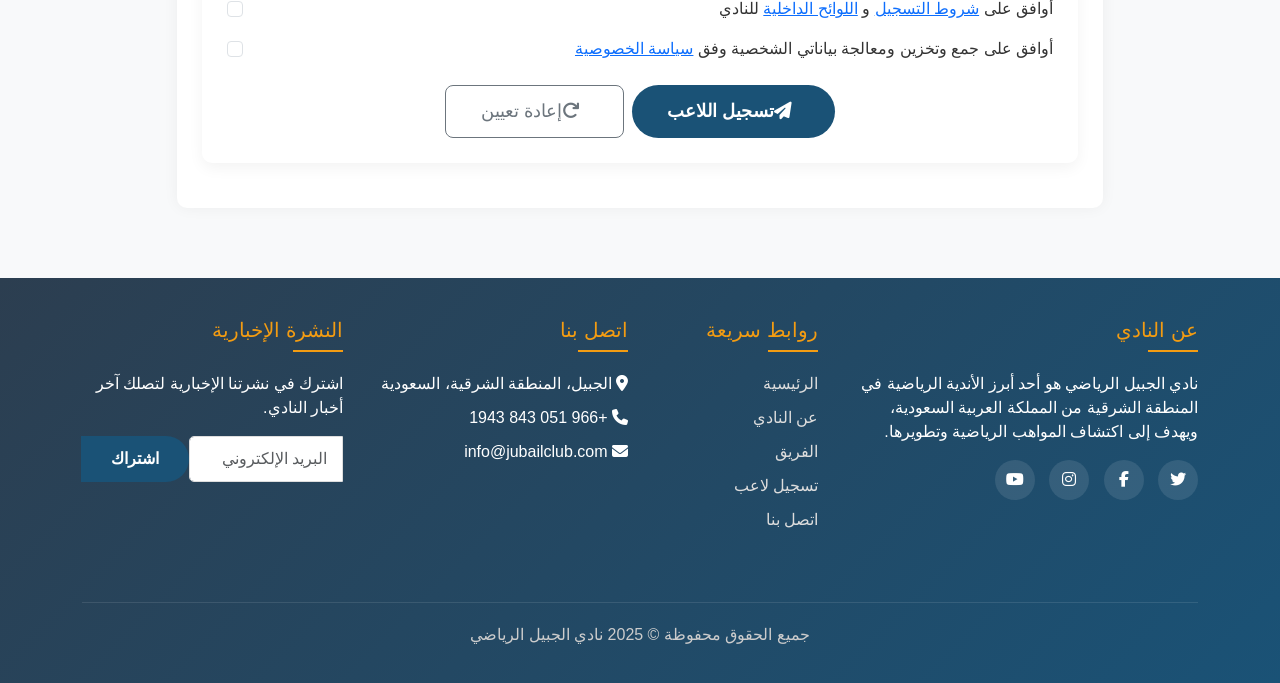
==== commit 3c091b23: "index.html" ====
--- a/index.html
+++ b/index.html
@@ -105,7 +105,7 @@
         
         /* تصميم النموذج */
         .registration-form {
-            max-width: 800px;
+            max-width: 900px;
             margin: 0 auto;
         }
         
@@ -168,6 +168,44 @@
         .btn-lg {
             padding: 12px 35px;
             font-size: 1.1rem;
+        }
+        
+        /* تصميم اختيار الرياضات */
+        .sports-selection {
+            display: grid;
+            grid-template-columns: repeat(auto-fill, minmax(200px, 1fr));
+            gap: 15px;
+            margin-bottom: 20px;
+        }
+        
+        .sport-card {
+            border: 2px solid #e9ecef;
+            border-radius: 10px;
+            padding: 15px;
+            text-align: center;
+            cursor: pointer;
+            transition: all 0.3s;
+        }
+        
+        .sport-card:hover {
+            border-color: var(--primary-color);
+            transform: translateY(-5px);
+        }
+        
+        .sport-card.selected {
+            border-color: var(--primary-color);
+            background-color: rgba(26, 82, 118, 0.05);
+        }
+        
+        .sport-icon {
+            font-size: 2.5rem;
+            color: var(--primary-color);
+            margin-bottom: 10px;
+        }
+        
+        .sport-name {
+            font-weight: bold;
+            color: var(--dark-color);
         }
         
         /* رسائل التحقق */
@@ -278,6 +316,10 @@
             .form-body {
                 padding: 15px;
             }
+            
+            .sports-selection {
+                grid-template-columns: repeat(auto-fill, minmax(150px, 1fr));
+            }
         }
     </style>
 </head>
@@ -290,7 +332,7 @@
                     <div class="logo-container">
                         <img src="logo.jpg" alt="شعار نادي الجبيل الرياضي" width="50" height="50">
                     </div>
-                    <span class="logo-text">نادي الجبيل الرياضي<br><small>فريق ألعاب القوى</small></span>
+                    <span class="logo-text">نادي الجبيل الرياضي<br><small>تسجيل اللاعبين الجدد</small></span>
                 </a>
                 <button class="navbar-toggler" type="button" data-bs-toggle="collapse" data-bs-target="#navbarNav">
                     <span class="navbar-toggler-icon"></span>
@@ -330,10 +372,66 @@
             <div class="col-lg-10">
                 <section class="main-content">
                     <h2 class="section-title text-center">تسجيل لاعب جديد</h2>
-                    <p class="text-center mb-4">يرجى تعبئة النموذج التالي بجميع البيانات المطلوبة للتسجيل في نادي الجبيل الرياضي - فريق ألعاب القوى</p>
+                    <p class="text-center mb-4">يرجى تعبئة النموذج التالي بجميع البيانات المطلوبة للتسجيل في نادي الجبيل الرياضي</p>
                     
                     <div class="registration-form">
                         <form id="playerRegistrationForm" novalidate>
+                            <!-- اختيار الرياضة -->
+                            <div class="form-card">
+                                <div class="form-header">
+                                    <h4 class="mb-0"><i class="fas fa-running me-2"></i>اختيار الرياضة</h4>
+                                </div>
+                                <div class="form-body">
+                                    <p class="form-label">الرجاء اختيار الرياضة التي ترغب في التسجيل بها <span class="text-danger">*</span></p>
+                                    <div class="sports-selection">
+                                        <div class="sport-card" data-sport="athletics">
+                                            <div class="sport-icon">
+                                                <i class="fas fa-running"></i>
+                                            </div>
+                                            <div class="sport-name">ألعاب القوى</div>
+                                        </div>
+                                        <div class="sport-card" data-sport="volleyball">
+                                            <div class="sport-icon">
+                                                <i class="fas fa-volleyball-ball"></i>
+                                            </div>
+                                            <div class="sport-name">الكرة الطائرة</div>
+                                        </div>
+                                        <div class="sport-card" data-sport="basketball">
+                                            <div class="sport-icon">
+                                                <i class="fas fa-basketball-ball"></i>
+                                            </div>
+                                            <div class="sport-name">كرة السلة</div>
+                                        </div>
+                                        <div class="sport-card" data-sport="taekwondo">
+                                            <div class="sport-icon">
+                                                <i class="fas fa-user-ninja"></i>
+                                            </div>
+                                            <div class="sport-name">التايكوندو</div>
+                                        </div>
+                                        <div class="sport-card" data-sport="karate">
+                                            <div class="sport-icon">
+                                                <i class="fas fa-fist-raised"></i>
+                                            </div>
+                                            <div class="sport-name">الكراتيه</div>
+                                        </div>
+                                        <div class="sport-card" data-sport="swimming">
+                                            <div class="sport-icon">
+                                                <i class="fas fa-swimmer"></i>
+                                            </div>
+                                            <div class="sport-name">السباحة</div>
+                                        </div>
+                                        <div class="sport-card" data-sport="judo">
+                                            <div class="sport-icon">
+                                                <i class="fas fa-user-friends"></i>
+                                            </div>
+                                            <div class="sport-name">الجودو</div>
+                                        </div>
+                                    </div>
+                                    <input type="hidden" id="selectedSport" name="selectedSport" required>
+                                    <div class="invalid-feedback">يرجى اختيار رياضة واحدة على الأقل</div>
+                                </div>
+                            </div>
+                            
                             <!-- المعلومات الشخصية -->
                             <div class="form-card">
                                 <div class="form-header">
@@ -347,18 +445,31 @@
                                             <div class="invalid-feedback">يرجى إدخال الاسم الكامل</div>
                                         </div>
                                         <div class="col-md-6 mb-3">
-                                            <label for="idNumber" class="form-label">رقم الهوية الوطنية <span class="text-danger">*</span></label>
-                                            <input type="text" class="form-control" id="idNumber" maxlength="10" required>
-                                            <div class="invalid-feedback">يرجى إدخال رقم هوية وطني صحيح (10 أرقام)</div>
+                                            <label for="documentType" class="form-label">نوع الوثيقة <span class="text-danger">*</span></label>
+                                            <select class="form-select" id="documentType" required>
+                                                <option value="" selected disabled>اختر نوع الوثيقة</option>
+                                                <option value="id">بطاقة هوية وطنية</option>
+                                                <option value="residence">إقامة</option>
+                                                <option value="visa">تأشيرة</option>
+                                            </select>
+                                            <div class="invalid-feedback">يرجى اختيار نوع الوثيقة</div>
                                         </div>
                                     </div>
                                     
                                     <div class="row">
+                                        <div class="col-md-6 mb-3">
+                                            <label for="idNumber" class="form-label">رقم الوثيقة <span class="text-danger">*</span></label>
+                                            <input type="text" class="form-control" id="idNumber" required>
+                                            <div class="invalid-feedback">يرجى إدخال رقم الوثيقة</div>
+                                        </div>
                                         <div class="col-md-6 mb-3">
                                             <label for="birthDate" class="form-label">تاريخ الميلاد <span class="text-danger">*</span></label>
                                             <input type="date" class="form-control" id="birthDate" required>
                                             <div class="invalid-feedback">يرجى إدخال تاريخ الميلاد</div>
                                         </div>
+                                    </div>
+                                    
+                                    <div class="row">
                                         <div class="col-md-6 mb-3">
                                             <label for="gender" class="form-label">الجنس <span class="text-danger">*</span></label>
                                             <select class="form-select" id="gender" required>
@@ -368,14 +479,14 @@
                                             </select>
                                             <div class="invalid-feedback">يرجى اختيار الجنس</div>
                                         </div>
+                                        <div class="col-md-6 mb-3">
+                                            <label for="nationality" class="form-label">الجنسية <span class="text-danger">*</span></label>
+                                            <input type="text" class="form-control" id="nationality" required>
+                                            <div class="invalid-feedback">يرجى إدخال الجنسية</div>
+                                        </div>
                                     </div>
                                     
                                     <div class="row">
-                                        <div class="col-md-6 mb-3">
-                                            <label for="nationality" class="form-label">الجنسية <span class="text-danger">*</span></label>
-                                            <input type="text" class="form-control" id="nationality" value="سعودي" required>
-                                            <div class="invalid-feedback">يرجى إدخال الجنسية</div>
-                                        </div>
                                         <div class="col-md-6 mb-3">
                                             <label for="bloodType" class="form-label">فصيلة الدم</label>
                                             <select class="form-select" id="bloodType">
@@ -390,6 +501,17 @@
                                                 <option value="AB-">AB-</option>
                                             </select>
                                         </div>
+                                        <div class="col-md-6 mb-3">
+                                            <label for="weight" class="form-label">الوزن (كجم)</label>
+                                            <input type="number" class="form-control" id="weight" min="1" max="200">
+                                        </div>
+                                    </div>
+                                    
+                                    <div class="row">
+                                        <div class="col-md-6 mb-3">
+                                            <label for="height" class="form-label">الطول (سم)</label>
+                                            <input type="number" class="form-control" id="height" min="50" max="250">
+                                        </div>
                                     </div>
                                 </div>
                             </div>
@@ -453,17 +575,6 @@
                                 </div>
                                 <div class="form-body">
                                     <div class="row">
-                                        <div class="col-md-6 mb-3">
-                                            <label for="sportType" class="form-label">نوع الرياضة <span class="text-danger">*</span></label>
-                                            <select class="form-select" id="sportType" required>
-                                                <option value="" selected disabled>اختر نوع الرياضة</option>
-                                                <option value="running">الجري</option>
-                                                <option value="jumping">القفز</option>
-                                                <option value="throwing">الرمي</option>
-                                                <option value="combined">المتعددة</option>
-                                            </select>
-                                            <div class="invalid-feedback">يرجى اختيار نوع الرياضة</div>
-                                        </div>
                                         <div class="col-md-6 mb-3">
                                             <label for="experience" class="form-label">المستوى / الخبرة <span class="text-danger">*</span></label>
                                             <select class="form-select" id="experience" required>
@@ -475,6 +586,20 @@
                                             </select>
                                             <div class="invalid-feedback">يرجى اختيار مستوى الخبرة</div>
                                         </div>
+                                        <div class="col-md-6 mb-3">
+                                            <label for="trainingDays" class="form-label">الأيام المتاحة للتدريب <span class="text-danger">*</span></label>
+                                            <select class="form-select" id="trainingDays" required multiple>
+                                                <option value="saturday">السبت</option>
+                                                <option value="sunday">الأحد</option>
+                                                <option value="monday">الاثنين</option>
+                                                <option value="tuesday">الثلاثاء</option>
+                                                <option value="wednesday">الأربعاء</option>
+                                                <option value="thursday">الخميس</option>
+                                                <option value="friday">الجمعة</option>
+                                            </select>
+                                            <div class="form-text">اضغط مع الاستمرار على Ctrl لتحديد أكثر من يوم</div>
+                                            <div class="invalid-feedback">يرجى اختيار الأيام المتاحة للتدريب</div>
+                                        </div>
                                     </div>
                                     
                                     <div class="mb-3">
@@ -505,7 +630,7 @@
                                         <label class="form-label">المرفقات</label>
                                         <div class="mb-2">
                                             <input type="file" class="form-control" id="idCopy" accept=".pdf,.jpg,.jpeg,.png">
-                                            <div class="form-text">صورة من الهوية الوطنية</div>
+                                            <div class="form-text">صورة من الوثيقة (بطاقة/إقامة/تأشيرة)</div>
                                         </div>
                                         <div class="mb-2">
                                             <input type="file" class="form-control" id="medicalReport" accept=".pdf,.jpg,.jpeg,.png">
@@ -568,7 +693,7 @@
             <div class="row">
                 <div class="col-lg-4 col-md-6 mb-4">
                     <h5>عن النادي</h5>
-                    <p>نادي الجبيل الرياضي - فريق ألعاب القوى هو أحد أبرز الفرق الرياضية في المنطقة الشرقية من المملكة العربية السعودية، ويهدف إلى اكتشاف المواهب الرياضية وتطويرها.</p>
+                    <p>نادي الجبيل الرياضي هو أحد أبرز الأندية الرياضية في المنطقة الشرقية من المملكة العربية السعودية، ويهدف إلى اكتشاف المواهب الرياضية وتطويرها.</p>
                     <div class="social-icons">
                         <a href="#"><i class="fab fa-twitter"></i></a>
                         <a href="#"><i class="fab fa-facebook-f"></i></a>
@@ -590,7 +715,7 @@
                     <h5>اتصل بنا</h5>
                     <ul class="footer-links">
                         <li><i class="fas fa-map-marker-alt"></i> الجبيل، المنطقة الشرقية، السعودية</li>
-                        <li><i class="fas fa-phone"></i> +966 </li>
+                        <li><i class="fas fa-phone"></i> +966 051 843 1943</li>
                         <li><i class="fas fa-envelope"></i> info@jubailclub.com</li>
                     </ul>
                 </div>
@@ -606,7 +731,7 @@
                 </div>
             </div>
             <div class="copyright">
-                <p>جميع الحقوق محفوظة &copy; 2025 نادي الجبيل الرياضي - فريق ألعاب القوى</p>
+                <p>جميع الحقوق محفوظة &copy; 2025 نادي الجبيل الرياضي</p>
             </div>
         </div>
     </footer>
@@ -617,24 +742,25 @@
         document.addEventListener('DOMContentLoaded', function() {
             const form = document.getElementById('playerRegistrationForm');
             const successMessage = document.getElementById('successMessage');
+            const sportCards = document.querySelectorAll('.sport-card');
+            const selectedSportInput = document.getElementById('selectedSport');
             
-            // التحقق من رقم الهوية السعودية
-            function validateSaudiId(id) {
-                // يجب أن يتكون من 10 أرقام
-                if (!/^\d{10}$/.test(id)) return false;
-                
-                // التحقق من صحة رقم الهوية باستخدام خوارزمية التحقق
-                let sum = 0;
-                for (let i = 0; i < 10; i++) {
-                    if (i % 2 === 0) {
-                        let doubled = parseInt(id.charAt(i)) * 2;
-                        sum += doubled > 9 ? doubled - 9 : doubled;
-                    } else {
-                        sum += parseInt(id.charAt(i));
-                    }
-                }
-                return sum % 10 === 0;
-            }
+            // اختيار الرياضة
+            sportCards.forEach(card => {
+                card.addEventListener('click', function() {
+                    // إزالة التحديد من جميع البطاقات
+                    sportCards.forEach(c => c.classList.remove('selected'));
+                    
+                    // إضافة التحديد للبطاقة المختارة
+                    this.classList.add('selected');
+                    
+                    // تعيين القيمة في الحقل المخفي
+                    selectedSportInput.value = this.getAttribute('data-sport');
+                    
+                    // إزالة رسالة الخطأ إذا كانت موجودة
+                    selectedSportInput.classList.remove('is-invalid');
+                });
+            });
             
             // التحقق من البريد الإلكتروني
             function validateEmail(email) {
@@ -650,21 +776,6 @@
             }
             
             // إضافة مستمعات الأحداث للحقول
-            const idNumberInput = document.getElementById('idNumber');
-            idNumberInput.addEventListener('input', function() {
-                if (this.value.length === 10) {
-                    if (validateSaudiId(this.value)) {
-                        this.classList.remove('is-invalid');
-                        this.classList.add('is-valid');
-                    } else {
-                        this.classList.remove('is-valid');
-                        this.classList.add('is-invalid');
-                    }
-                } else {
-                    this.classList.remove('is-valid', 'is-invalid');
-                }
-            });
-            
             const emailInput = document.getElementById('email');
             emailInput.addEventListener('blur', function() {
                 if (this.value && !validateEmail(this.value)) {
@@ -705,6 +816,14 @@
                 
                 let isValid = true;
                 
+                // التحقق من اختيار الرياضة
+                if (!selectedSportInput.value) {
+                    selectedSportInput.classList.add('is-invalid');
+                    isValid = false;
+                } else {
+                    selectedSportInput.classList.remove('is-invalid');
+                }
+                
                 // التحقق من الحقول الإلزامية
                 const requiredFields = form.querySelectorAll('[required]');
                 requiredFields.forEach(field => {
@@ -715,10 +834,7 @@
                         field.classList.remove('is-invalid');
                         
                         // التحقق من صحة البيانات الخاصة
-                        if (field.id === 'idNumber' && !validateSaudiId(field.value)) {
-                            field.classList.add('is-invalid');
-                            isValid = false;
-                        } else if (field.id === 'email' && !validateEmail(field.value)) {
+                        if (field.id === 'email' && !validateEmail(field.value)) {
                             field.classList.add('is-invalid');
                             isValid = false;
                         } else if ((field.id === 'phone' || field.id === 'emergencyContact') && !validatePhone(field.value)) {
@@ -737,6 +853,7 @@
                     
                     // هنا يمكن إضافة كود لإرسال البيانات إلى الخادم
                     console.log('تم إرسال النموذج بنجاح!');
+                    console.log('الرياضة المختارة:', document.querySelector('.sport-card.selected .sport-name').textContent);
                 }
             });
             
@@ -748,6 +865,10 @@
                     control.classList.remove('is-valid', 'is-invalid');
                 });
                 
+                // إزالة التحديد من البطاقات
+                sportCards.forEach(card => card.classList.remove('selected'));
+                selectedSportInput.value = '';
+                
                 // إعادة إظهار النموذج إذا كان مخفيًا
                 form.style.display = 'block';
                 successMessage.style.display = 'none';
@@ -755,4 +876,4 @@
         });
     </script>
 </body>
-</html>+</html>
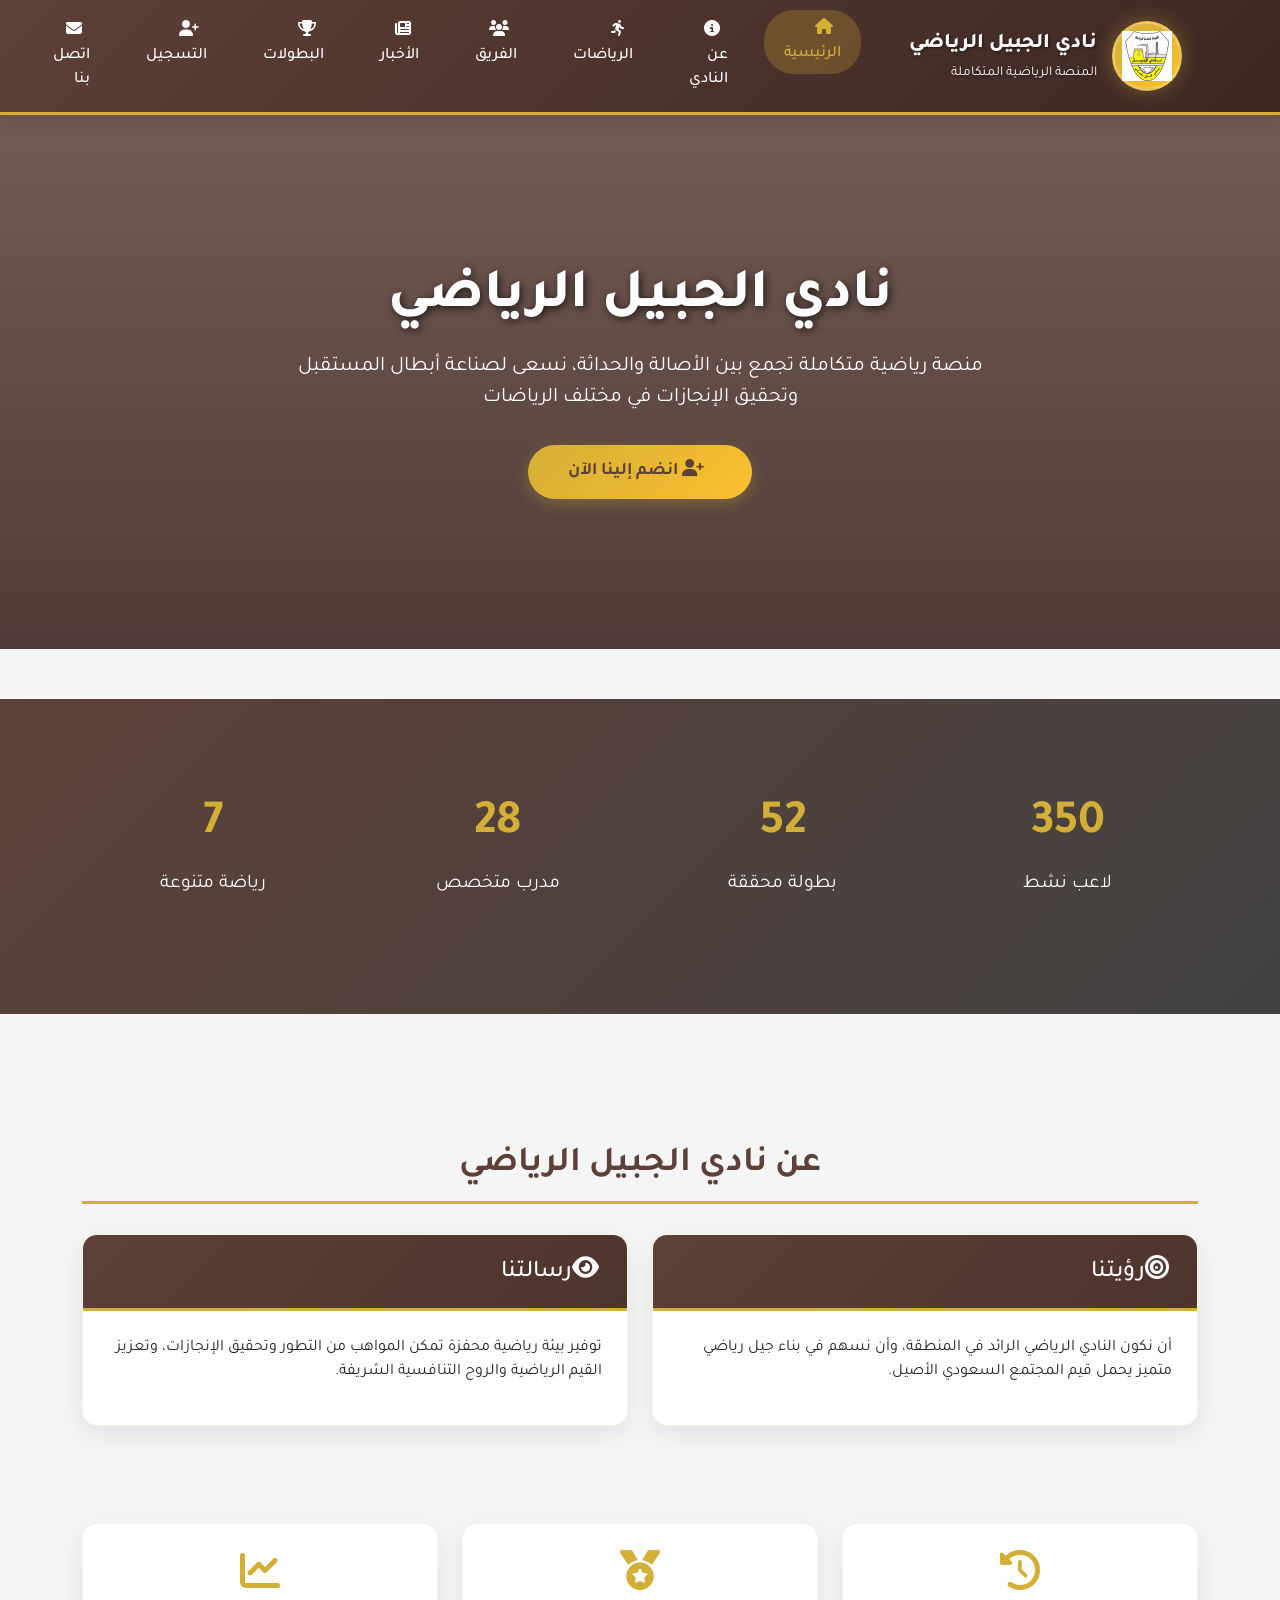
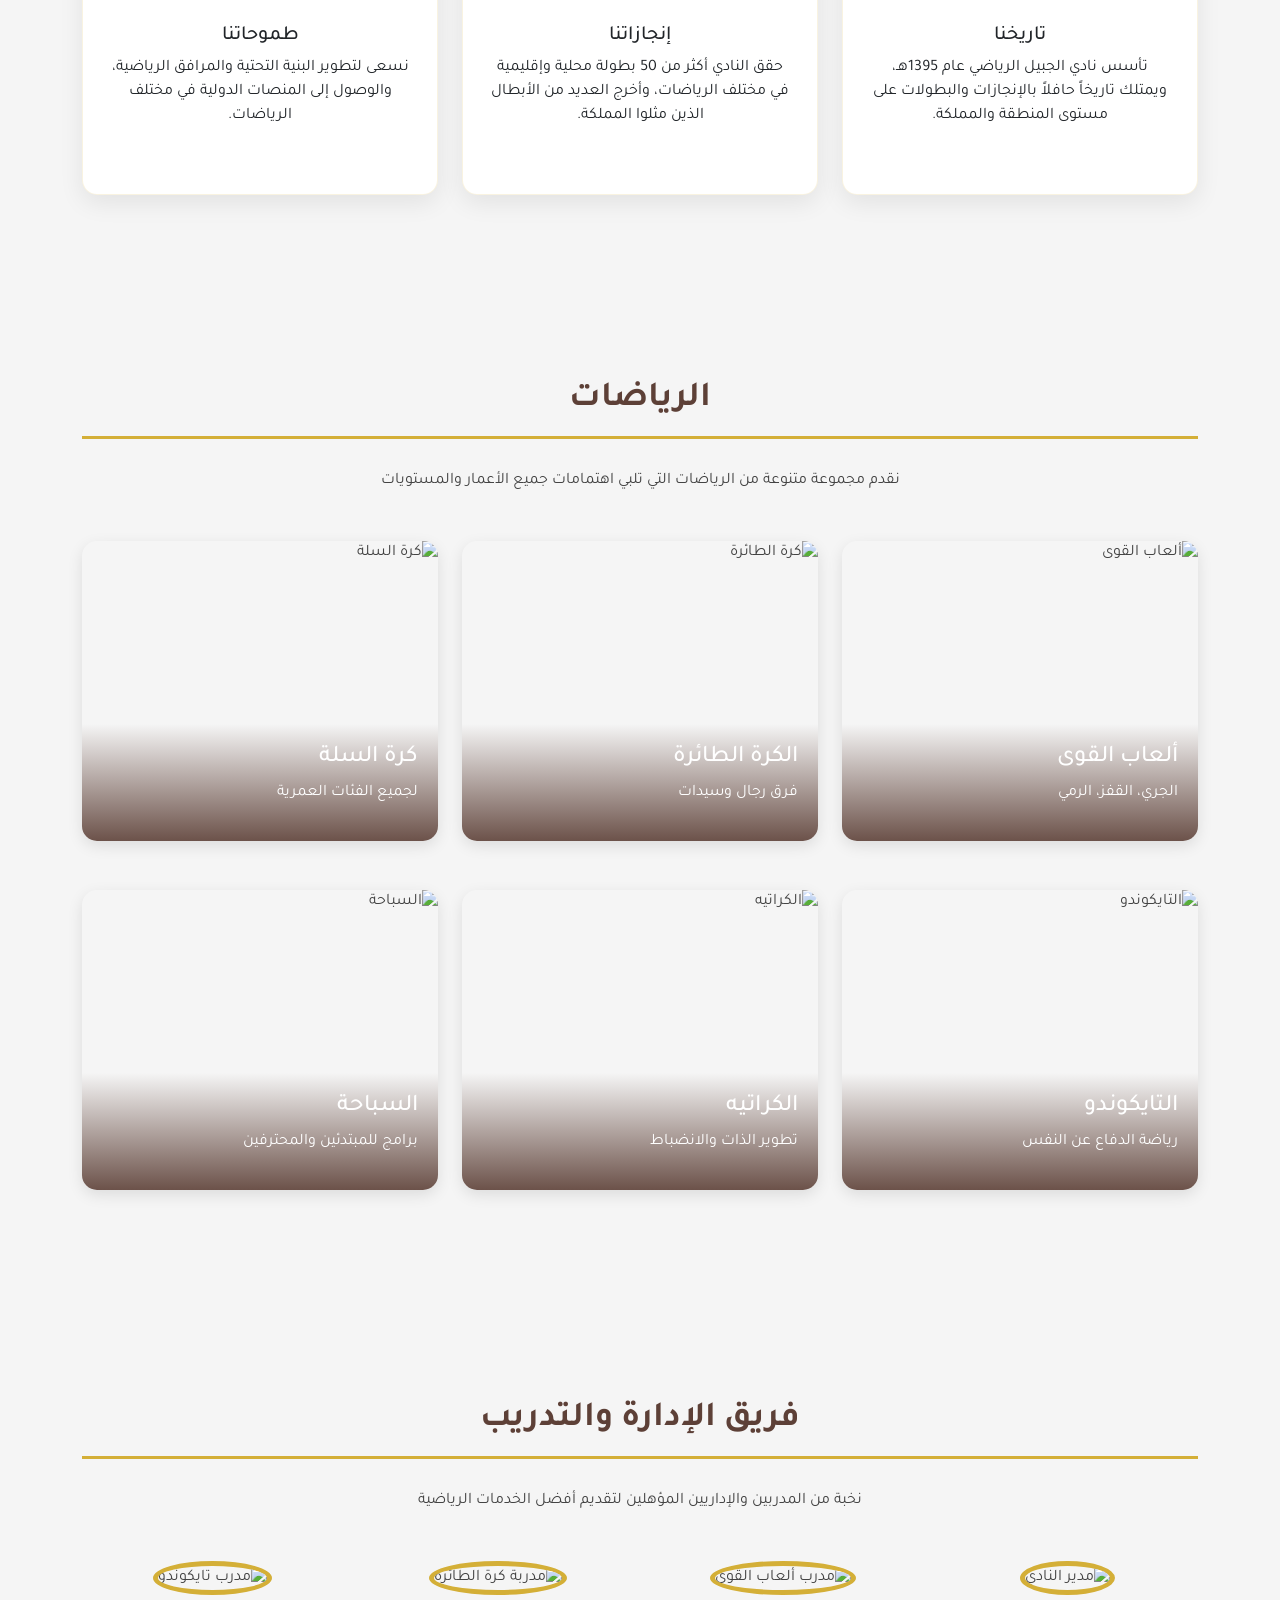
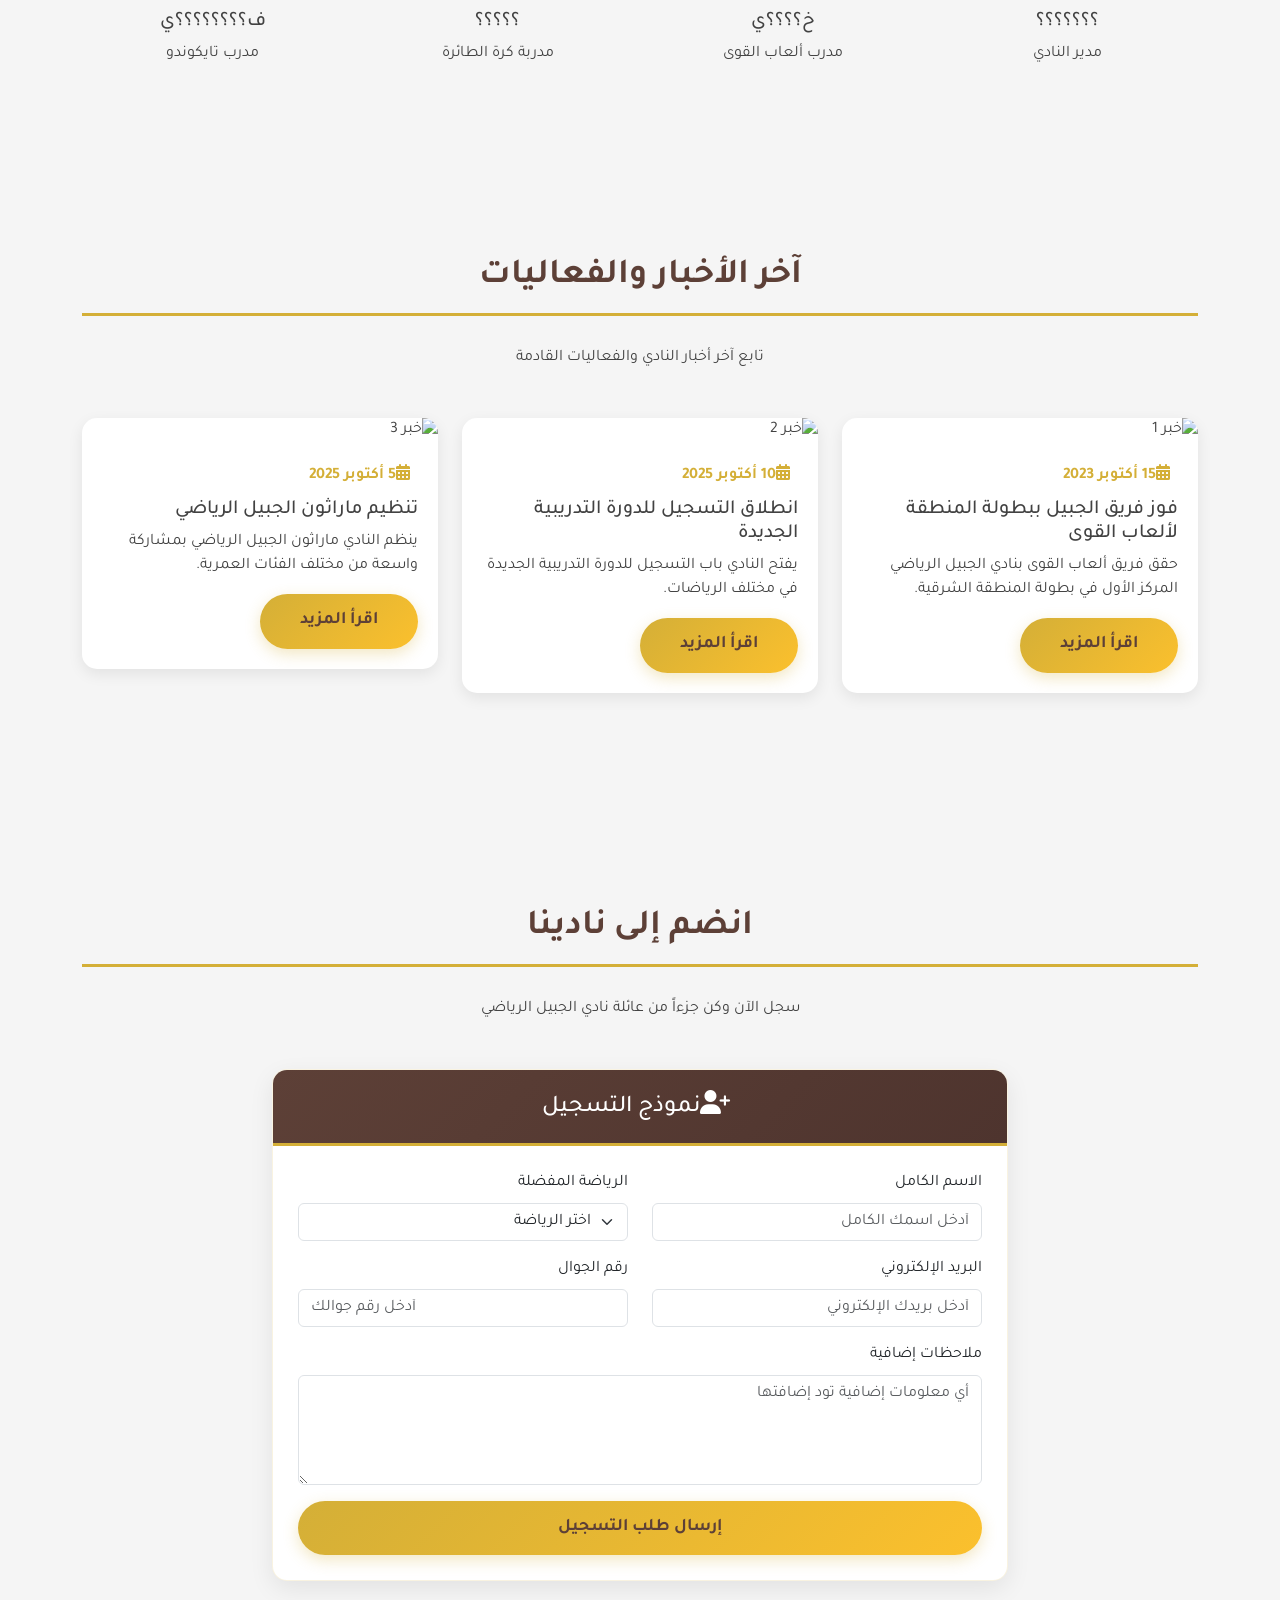
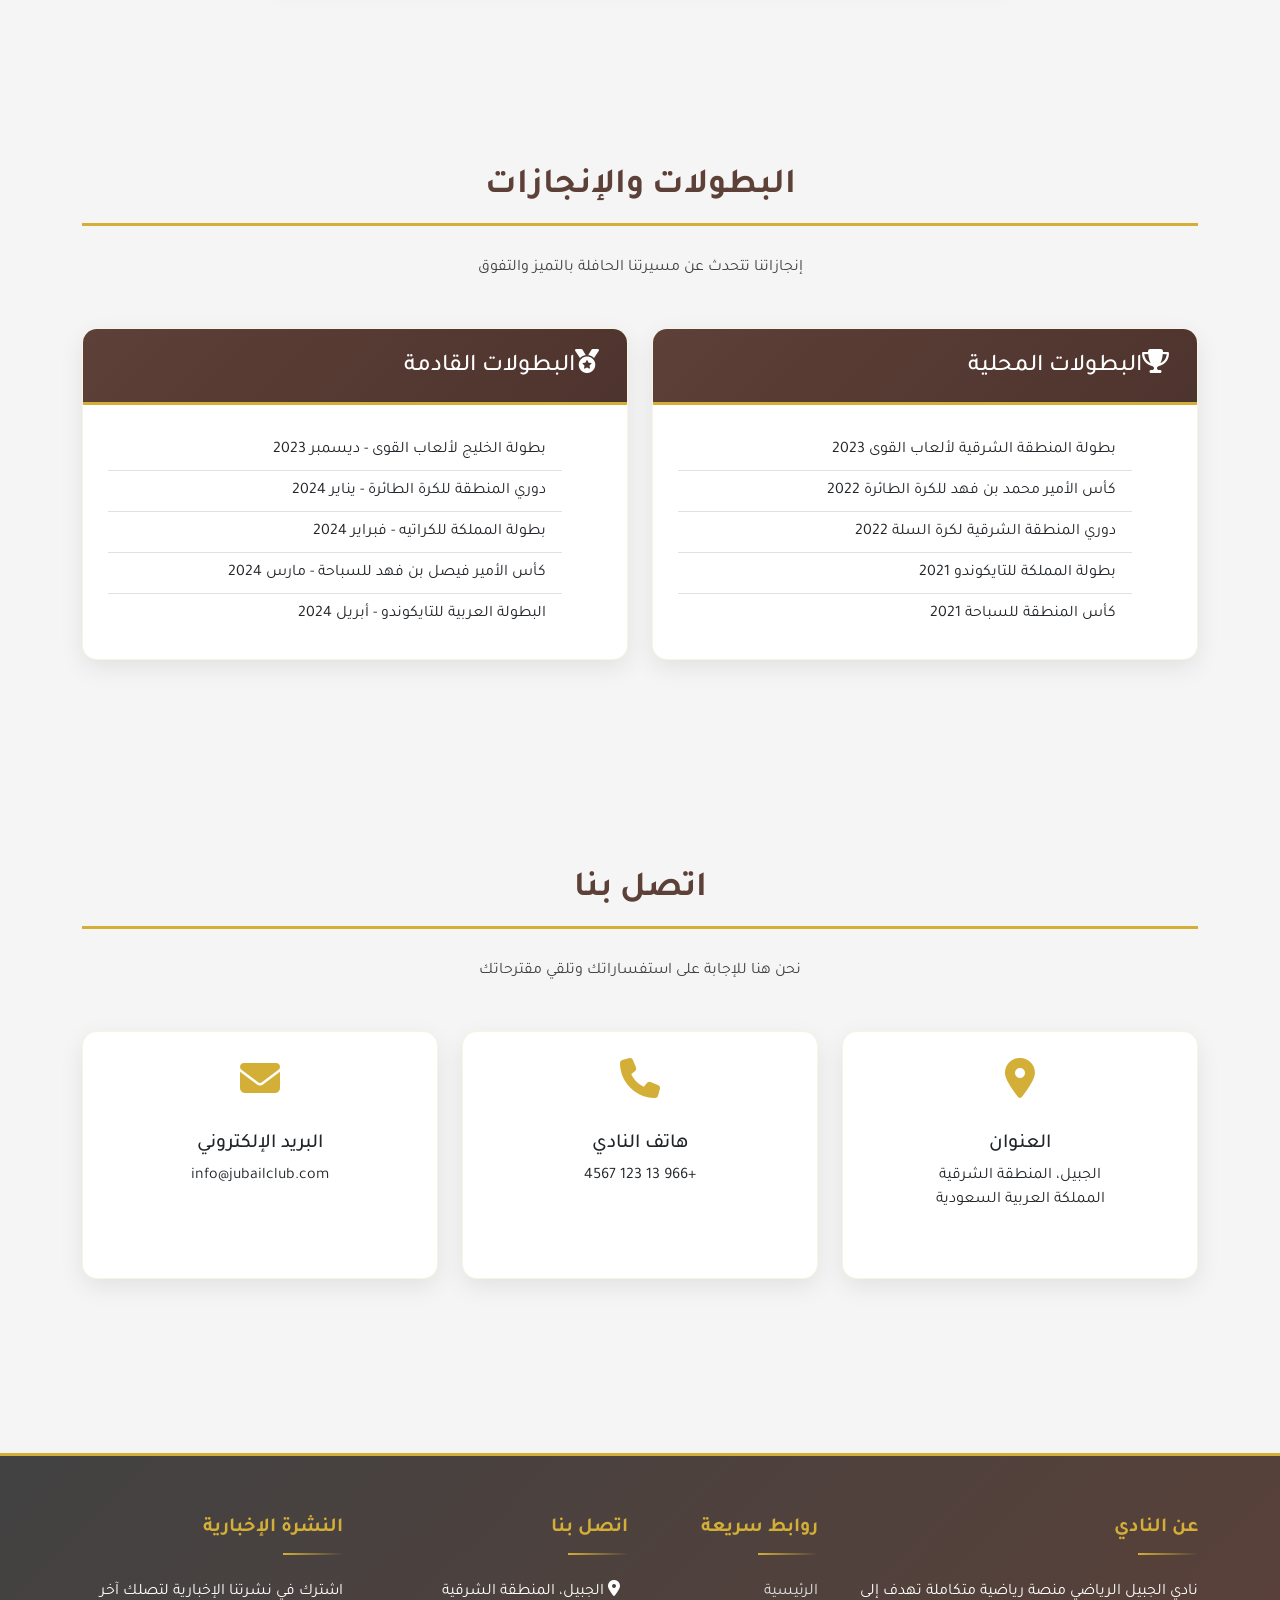
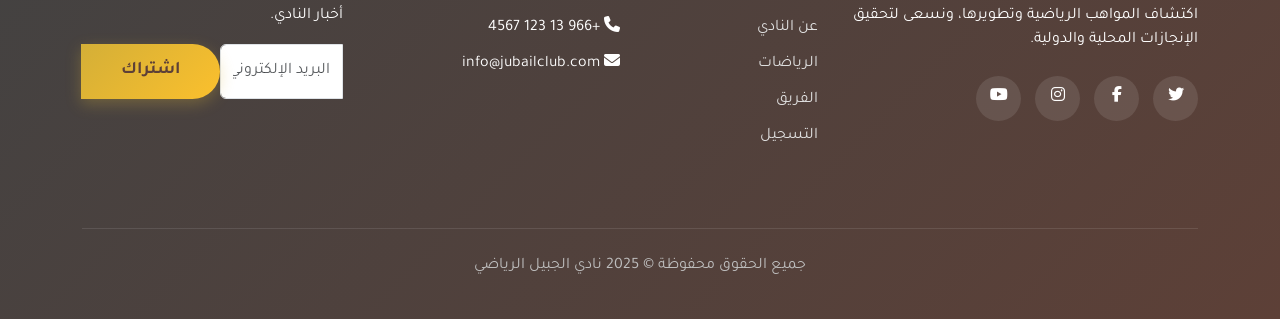
==== commit 8475f946: "index.html" ====
--- a/index.html
+++ b/index.html
@@ -3,28 +3,32 @@
 <head>
     <meta charset="UTF-8">
     <meta name="viewport" content="width=device-width, initial-scale=1.0">
-    <title>تسجيل اللاعبين - نادي الجبيل الرياضي</title>
+    <title>نادي الجبيل الرياضي - المنصة المتكاملة</title>
     <link href="https://cdn.jsdelivr.net/npm/bootstrap@5.3.0/dist/css/bootstrap.min.css" rel="stylesheet">
     <link rel="stylesheet" href="https://cdnjs.cloudflare.com/ajax/libs/font-awesome/6.4.0/css/all.min.css">
+    <link href="https://fonts.googleapis.com/css2?family=Tajawal:wght@300;400;500;700;800&display=swap" rel="stylesheet">
     <style>
         :root {
-            --primary-color: #1a5276;
-            --secondary-color: #e74c3c;
-            --accent-color: #f39c12;
-            --light-color: #ecf0f1;
-            --dark-color: #2c3e50;
+            --primary-gold: #D4AF37;
+            --dark-brown: #5D4037;
+            --light-gray: #F5F5F5;
+            --medium-gray: #E0E0E0;
+            --dark-gray: #424242;
+            --accent-color: #C19A6B;
         }
         
         body {
             font-family: 'Tajawal', sans-serif;
-            background-color: #f8f9fa;
-            color: #333;
+            background-color: var(--light-gray);
+            color: var(--dark-gray);
         }
         
         /* الهيدر */
         .navbar {
-            background: linear-gradient(135deg, var(--primary-color), var(--dark-color));
-            box-shadow: 0 2px 10px rgba(0, 0, 0, 0.1);
+            background: linear-gradient(135deg, var(--dark-brown) 0%, #3E2723 100%);
+            box-shadow: 0 4px 20px rgba(0, 0, 0, 0.15);
+            padding: 12px 0;
+            border-bottom: 3px solid var(--primary-gold);
         }
         
         .navbar-brand {
@@ -33,32 +37,47 @@
         }
         
         .logo-container {
-            width: 60px;
-            height: 60px;
-            background-color: white;
+            width: 70px;
+            height: 70px;
+            background: linear-gradient(135deg, var(--primary-gold) 0%, #FBC02D 100%);
             border-radius: 50%;
             display: flex;
             align-items: center;
             justify-content: center;
             margin-left: 15px;
-            box-shadow: 0 0 10px rgba(0, 0, 0, 0.1);
+            box-shadow: 0 0 20px rgba(212, 175, 55, 0.4);
+            border: 3px solid rgba(255, 255, 255, 0.2);
         }
         
         .logo-text {
-            font-weight: bold;
+            font-weight: 800;
             color: white;
+            text-shadow: 1px 1px 3px rgba(0, 0, 0, 0.5);
+            font-size: 1.3rem;
+        }
+        
+        .logo-text small {
+            font-weight: 400;
+            font-size: 0.85rem;
+            display: block;
+            margin-top: 3px;
         }
         
         .nav-link {
             color: white !important;
             font-weight: 500;
-            margin: 0 5px;
+            margin: 0 8px;
             transition: all 0.3s;
             position: relative;
-        }
-        
-        .nav-link:hover {
-            color: var(--accent-color) !important;
+            padding: 8px 20px !important;
+            border-radius: 30px;
+            font-size: 1rem;
+        }
+        
+        .nav-link:hover, .nav-link.active {
+            background-color: rgba(212, 175, 55, 0.25);
+            color: var(--primary-gold) !important;
+            transform: translateY(-2px);
         }
         
         .nav-link::after {
@@ -68,190 +87,266 @@
             height: 2px;
             bottom: 0;
             right: 0;
-            background-color: var(--accent-color);
-            transition: width 0.3s;
+            background: linear-gradient(90deg, transparent, var(--primary-gold));
+            transition: width 0.4s;
         }
         
         .nav-link:hover::after {
             width: 100%;
         }
         
-        /* المحتوى الرئيسي */
-        .main-content {
-            background-color: white;
-            border-radius: 10px;
-            box-shadow: 0 0 15px rgba(0, 0, 0, 0.05);
-            padding: 25px;
+        /* قسم البطل */
+        .hero-section {
+            background: linear-gradient(rgba(93, 64, 55, 0.85), rgba(62, 39, 35, 0.9)), url('https://www.sbahalyom.com/uploads/news/sbahalyom.com1719139065_0.jpeg');
+            background-size: cover;
+            background-position: center;
+            color: white;
+            padding: 150px 0;
+            text-align: center;
+            margin-bottom: 50px;
+            position: relative;
+        }
+        
+        .hero-section h1 {
+            font-size: 3.5rem;
             margin-bottom: 20px;
-        }
-        
+            text-shadow: 2px 2px 8px rgba(0, 0, 0, 0.7);
+            font-weight: 800;
+        }
+        
+        .hero-section p {
+            font-size: 1.3rem;
+            margin-bottom: 30px;
+            max-width: 700px;
+            margin-left: auto;
+            margin-right: auto;
+        }
+        
+        .btn-primary {
+            background: linear-gradient(135deg, var(--primary-gold) 0%, #FBC02D 100%);
+            border: none;
+            padding: 14px 40px;
+            border-radius: 50px;
+            transition: all 0.3s;
+            font-weight: 700;
+            font-size: 1.1rem;
+            color: var(--dark-brown);
+            box-shadow: 0 5px 15px rgba(212, 175, 55, 0.3);
+        }
+        
+        .btn-primary:hover {
+            transform: translateY(-3px);
+            box-shadow: 0 8px 20px rgba(212, 175, 55, 0.4);
+            color: var(--dark-brown);
+        }
+        
+        /* الأقسام */
         .section-title {
-            color: var(--primary-color);
-            border-bottom: 2px solid var(--accent-color);
-            padding-bottom: 10px;
-            margin-bottom: 20px;
+            color: var(--dark-brown);
+            border-bottom: 3px solid var(--primary-gold);
+            padding-bottom: 15px;
+            margin-bottom: 30px;
             position: relative;
+            font-weight: 700;
+            font-size: 2.2rem;
         }
         
         .section-title::after {
             content: '';
             position: absolute;
-            width: 50px;
-            height: 2px;
-            bottom: -2px;
+            width: 100px;
+            height: 3px;
+            bottom: -3px;
             right: 0;
-            background-color: var(--secondary-color);
-        }
-        
-        /* تصميم النموذج */
-        .registration-form {
-            max-width: 900px;
-            margin: 0 auto;
-        }
-        
-        .form-card {
+            background: linear-gradient(90deg, var(--primary-gold), transparent);
+        }
+        
+        .section-padding {
+            padding: 80px 0;
+        }
+        
+        .bg-light-custom {
+            background-color: rgba(245, 245, 245, 0.7);
+        }
+        
+        /* البطاقات */
+        .card {
             border: none;
-            border-radius: 10px;
-            box-shadow: 0 5px 15px rgba(0, 0, 0, 0.05);
-            margin-bottom: 20px;
+            border-radius: 15px;
+            box-shadow: 0 8px 25px rgba(0, 0, 0, 0.08);
+            transition: all 0.4s ease;
+            margin-bottom: 25px;
             overflow: hidden;
-        }
-        
-        .form-header {
-            background: linear-gradient(135deg, var(--primary-color), var(--dark-color));
+            border: 1px solid rgba(212, 175, 55, 0.15);
+            background: white;
+        }
+        
+        .card:hover {
+            transform: translateY(-10px);
+            box-shadow: 0 15px 35px rgba(0, 0, 0, 0.1);
+        }
+        
+        .card-header {
+            background: linear-gradient(135deg, var(--dark-brown) 0%, #4E342E 100%);
             color: white;
-            padding: 15px 20px;
-            border-bottom: 3px solid var(--accent-color);
-        }
-        
-        .form-body {
+            padding: 20px;
+            border-bottom: 3px solid var(--primary-gold);
+        }
+        
+        .card-body {
             padding: 25px;
         }
         
-        .form-label {
+        .card-icon {
+            font-size: 2.5rem;
+            color: var(--primary-gold);
+            margin-bottom: 15px;
+        }
+        
+        /* الرياضات */
+        .sport-card {
+            border-radius: 15px;
+            overflow: hidden;
+            position: relative;
+            height: 300px;
+            margin-bottom: 25px;
+            box-shadow: 0 5px 15px rgba(0, 0, 0, 0.1);
+            transition: all 0.3s;
+        }
+        
+        .sport-card:hover {
+            transform: translateY(-10px);
+            box-shadow: 0 15px 30px rgba(0, 0, 0, 0.2);
+        }
+        
+        .sport-card img {
+            width: 100%;
+            height: 100%;
+            object-fit: cover;
+            transition: all 0.5s;
+        }
+        
+        .sport-card:hover img {
+            transform: scale(1.1);
+        }
+        
+        .sport-overlay {
+            position: absolute;
+            bottom: 0;
+            right: 0;
+            left: 0;
+            background: linear-gradient(transparent, rgba(93, 64, 55, 0.9));
+            color: white;
+            padding: 20px;
+            transition: all 0.3s;
+        }
+        
+        .sport-card:hover .sport-overlay {
+            background: linear-gradient(transparent, rgba(212, 175, 55, 0.9));
+        }
+        
+        /* العدادات */
+        .counters {
+            background: linear-gradient(135deg, var(--dark-brown), var(--dark-gray));
+            color: white;
+            padding: 70px 0;
+            margin: 50px 0;
+        }
+        
+        .counter-item {
+            text-align: center;
+            padding: 20px;
+        }
+        
+        .counter-number {
+            font-size: 3rem;
             font-weight: bold;
-            color: var(--dark-color);
-            margin-bottom: 8px;
-        }
-        
-        .form-control, .form-select {
-            border: 1px solid #ddd;
-            border-radius: 5px;
-            padding: 10px 15px;
+            margin-bottom: 10px;
+            color: var(--primary-gold);
+        }
+        
+        .counter-text {
+            font-size: 1.2rem;
+        }
+        
+        /* الفريق */
+        .team-member {
+            text-align: center;
+            margin-bottom: 30px;
+        }
+        
+        .team-img {
+            width: 200px;
+            height: 200px;
+            border-radius: 50%;
+            object-fit: cover;
+            border: 5px solid var(--primary-gold);
+            margin-bottom: 15px;
             transition: all 0.3s;
         }
         
-        .form-control:focus, .form-select:focus {
-            border-color: var(--primary-color);
-            box-shadow: 0 0 0 0.25rem rgba(26, 82, 118, 0.25);
-        }
-        
-        .form-text {
-            color: #6c757d;
-            font-size: 0.85rem;
-        }
-        
-        .btn-primary {
-            background-color: var(--primary-color);
-            border: none;
-            padding: 10px 30px;
-            border-radius: 30px;
+        .team-member:hover .team-img {
+            transform: scale(1.05);
+            border-color: var(--accent-color);
+        }
+        
+        /* الأخبار */
+        .news-card {
+            border-radius: 15px;
+            overflow: hidden;
+            box-shadow: 0 5px 15px rgba(0, 0, 0, 0.08);
             transition: all 0.3s;
-            font-weight: bold;
-        }
-        
-        .btn-primary:hover {
-            background-color: var(--dark-color);
-            transform: translateY(-2px);
-        }
-        
-        .btn-lg {
-            padding: 12px 35px;
-            font-size: 1.1rem;
-        }
-        
-        /* تصميم اختيار الرياضات */
-        .sports-selection {
-            display: grid;
-            grid-template-columns: repeat(auto-fill, minmax(200px, 1fr));
-            gap: 15px;
-            margin-bottom: 20px;
-        }
-        
-        .sport-card {
-            border: 2px solid #e9ecef;
-            border-radius: 10px;
-            padding: 15px;
-            text-align: center;
-            cursor: pointer;
-            transition: all 0.3s;
-        }
-        
-        .sport-card:hover {
-            border-color: var(--primary-color);
-            transform: translateY(-5px);
-        }
-        
-        .sport-card.selected {
-            border-color: var(--primary-color);
-            background-color: rgba(26, 82, 118, 0.05);
-        }
-        
-        .sport-icon {
-            font-size: 2.5rem;
-            color: var(--primary-color);
+            margin-bottom: 30px;
+            background: white;
+        }
+        
+        .news-card:hover {
+            transform: translateY(-10px);
+            box-shadow: 0 15px 30px rgba(0, 0, 0, 0.15);
+        }
+        
+        .news-card img {
+            width: 100%;
+            height: 200px;
+            object-fit: cover;
+        }
+        
+        .news-content {
+            padding: 20px;
+        }
+        
+        .news-date {
+            color: var(--primary-gold);
+            font-weight: 600;
             margin-bottom: 10px;
-        }
-        
-        .sport-name {
-            font-weight: bold;
-            color: var(--dark-color);
-        }
-        
-        /* رسائل التحقق */
-        .is-invalid {
-            border-color: #dc3545 !important;
-        }
-        
-        .invalid-feedback {
-            display: none;
-            width: 100%;
-            margin-top: 0.25rem;
-            font-size: 0.875em;
-            color: #dc3545;
-        }
-        
-        .is-invalid ~ .invalid-feedback {
             display: block;
-        }
-        
-        .is-valid {
-            border-color: #198754 !important;
         }
         
         /* الفوتر */
         .footer {
-            background: linear-gradient(135deg, var(--dark-color), var(--primary-color));
+            background: linear-gradient(135deg, var(--dark-gray), var(--dark-brown));
             color: white;
-            padding: 40px 0 20px;
-            margin-top: 50px;
+            padding: 60px 0 25px;
+            margin-top: 70px;
+            border-top: 3px solid var(--primary-gold);
         }
         
         .footer h5 {
-            color: var(--accent-color);
-            margin-bottom: 20px;
+            color: var(--primary-gold);
+            margin-bottom: 25px;
             position: relative;
-            padding-bottom: 10px;
+            padding-bottom: 15px;
+            font-weight: 700;
         }
         
         .footer h5::after {
             content: '';
             position: absolute;
-            width: 50px;
+            width: 60px;
             height: 2px;
             bottom: 0;
             right: 0;
-            background-color: var(--accent-color);
+            background: linear-gradient(90deg, var(--primary-gold), transparent);
         }
         
         .footer-links {
@@ -260,65 +355,74 @@
         }
         
         .footer-links li {
-            margin-bottom: 10px;
+            margin-bottom: 12px;
         }
         
         .footer-links a {
-            color: #ddd;
+            color: #e0e0e0;
             text-decoration: none;
             transition: all 0.3s;
         }
         
         .footer-links a:hover {
-            color: var(--accent-color);
-            padding-right: 5px;
+            color: var(--primary-gold);
+            padding-right: 8px;
         }
         
         .social-icons a {
             display: inline-block;
-            width: 40px;
-            height: 40px;
-            background-color: rgba(255, 255, 255, 0.1);
+            width: 45px;
+            height: 45px;
+            background: rgba(255, 255, 255, 0.1);
             border-radius: 50%;
             text-align: center;
-            line-height: 40px;
+            line-height: 45px;
             margin-left: 10px;
             color: white;
             transition: all 0.3s;
         }
         
         .social-icons a:hover {
-            background-color: var(--accent-color);
-            transform: translateY(-3px);
+            background: var(--primary-gold);
+            transform: translateY(-5px);
+            color: var(--dark-brown);
         }
         
         .copyright {
             border-top: 1px solid rgba(255, 255, 255, 0.1);
-            padding-top: 20px;
-            margin-top: 30px;
+            padding-top: 25px;
+            margin-top: 40px;
             text-align: center;
-            color: #ccc;
+            color: #bdbdbd;
         }
         
         /* تأثيرات إضافية */
-        .success-message {
-            display: none;
-            background-color: #d4edda;
-            border: 1px solid #c3e6cb;
-            color: #155724;
-            padding: 15px;
-            border-radius: 5px;
-            margin-top: 20px;
+        .floating {
+            animation: floating 3s ease-in-out infinite;
+        }
+        
+        @keyframes floating {
+            0% { transform: translateY(0px); }
+            50% { transform: translateY(-15px); }
+            100% { transform: translateY(0px); }
         }
         
         /* تصميم متجاوب */
         @media (max-width: 768px) {
-            .form-body {
-                padding: 15px;
+            .hero-section h1 {
+                font-size: 2.5rem;
             }
             
-            .sports-selection {
-                grid-template-columns: repeat(auto-fill, minmax(150px, 1fr));
+            .hero-section p {
+                font-size: 1.1rem;
+            }
+            
+            .counter-number {
+                font-size: 2.5rem;
+            }
+            
+            .section-title {
+                font-size: 1.8rem;
             }
         }
     </style>
@@ -332,7 +436,7 @@
                     <div class="logo-container">
                         <img src="logo.jpg" alt="شعار نادي الجبيل الرياضي" width="50" height="50">
                     </div>
-                    <span class="logo-text">نادي الجبيل الرياضي<br><small>تسجيل اللاعبين الجدد</small></span>
+                    <span class="logo-text">نادي الجبيل الرياضي<br><small>المنصة الرياضية المتكاملة</small></span>
                 </a>
                 <button class="navbar-toggler" type="button" data-bs-toggle="collapse" data-bs-target="#navbarNav">
                     <span class="navbar-toggler-icon"></span>
@@ -340,25 +444,28 @@
                 <div class="collapse navbar-collapse" id="navbarNav">
                     <ul class="navbar-nav ms-auto">
                         <li class="nav-item">
-                            <a class="nav-link" href="index.html"><i class="fas fa-home"></i> الرئيسية</a>
+                            <a class="nav-link active" href="#home"><i class="fas fa-home me-2"></i> الرئيسية</a>
                         </li>
                         <li class="nav-item">
-                            <a class="nav-link" href="#"><i class="fas fa-info-circle"></i> عن النادي</a>
+                            <a class="nav-link" href="#about"><i class="fas fa-info-circle me-2"></i> عن النادي</a>
                         </li>
                         <li class="nav-item">
-                            <a class="nav-link" href="#"><i class="fas fa-newspaper"></i> الأخبار</a>
+                            <a class="nav-link" href="#sports"><i class="fas fa-running me-2"></i> الرياضات</a>
                         </li>
                         <li class="nav-item">
-                            <a class="nav-link" href="#"><i class="fas fa-users"></i> الفريق</a>
+                            <a class="nav-link" href="#team"><i class="fas fa-users me-2"></i> الفريق</a>
                         </li>
                         <li class="nav-item">
-                            <a class="nav-link active" href="registration.html"><i class="fas fa-user-plus"></i> تسجيل لاعب</a>
+                            <a class="nav-link" href="#news"><i class="fas fa-newspaper me-2"></i> الأخبار</a>
                         </li>
                         <li class="nav-item">
-                            <a class="nav-link" href="#"><i class="fas fa-trophy"></i> البطولات</a>
+                            <a class="nav-link" href="#championships"><i class="fas fa-trophy me-2"></i> البطولات</a>
                         </li>
                         <li class="nav-item">
-                            <a class="nav-link" href="#"><i class="fas fa-envelope"></i> اتصل بنا</a>
+                            <a class="nav-link" href="#registration"><i class="fas fa-user-plus me-2"></i> التسجيل</a>
+                        </li>
+                        <li class="nav-item">
+                            <a class="nav-link" href="#contact"><i class="fas fa-envelope me-2"></i> اتصل بنا</a>
                         </li>
                     </ul>
                 </div>
@@ -366,326 +473,407 @@
         </nav>
     </header>
 
-    <!-- المحتوى الرئيسي -->
-    <main class="container my-5">
-        <div class="row justify-content-center">
-            <div class="col-lg-10">
-                <section class="main-content">
-                    <h2 class="section-title text-center">تسجيل لاعب جديد</h2>
-                    <p class="text-center mb-4">يرجى تعبئة النموذج التالي بجميع البيانات المطلوبة للتسجيل في نادي الجبيل الرياضي</p>
-                    
-                    <div class="registration-form">
-                        <form id="playerRegistrationForm" novalidate>
-                            <!-- اختيار الرياضة -->
-                            <div class="form-card">
-                                <div class="form-header">
-                                    <h4 class="mb-0"><i class="fas fa-running me-2"></i>اختيار الرياضة</h4>
-                                </div>
-                                <div class="form-body">
-                                    <p class="form-label">الرجاء اختيار الرياضة التي ترغب في التسجيل بها <span class="text-danger">*</span></p>
-                                    <div class="sports-selection">
-                                        <div class="sport-card" data-sport="athletics">
-                                            <div class="sport-icon">
-                                                <i class="fas fa-running"></i>
-                                            </div>
-                                            <div class="sport-name">ألعاب القوى</div>
-                                        </div>
-                                        <div class="sport-card" data-sport="volleyball">
-                                            <div class="sport-icon">
-                                                <i class="fas fa-volleyball-ball"></i>
-                                            </div>
-                                            <div class="sport-name">الكرة الطائرة</div>
-                                        </div>
-                                        <div class="sport-card" data-sport="basketball">
-                                            <div class="sport-icon">
-                                                <i class="fas fa-basketball-ball"></i>
-                                            </div>
-                                            <div class="sport-name">كرة السلة</div>
-                                        </div>
-                                        <div class="sport-card" data-sport="taekwondo">
-                                            <div class="sport-icon">
-                                                <i class="fas fa-user-ninja"></i>
-                                            </div>
-                                            <div class="sport-name">التايكوندو</div>
-                                        </div>
-                                        <div class="sport-card" data-sport="karate">
-                                            <div class="sport-icon">
-                                                <i class="fas fa-fist-raised"></i>
-                                            </div>
-                                            <div class="sport-name">الكراتيه</div>
-                                        </div>
-                                        <div class="sport-card" data-sport="swimming">
-                                            <div class="sport-icon">
-                                                <i class="fas fa-swimmer"></i>
-                                            </div>
-                                            <div class="sport-name">السباحة</div>
-                                        </div>
-                                        <div class="sport-card" data-sport="judo">
-                                            <div class="sport-icon">
-                                                <i class="fas fa-user-friends"></i>
-                                            </div>
-                                            <div class="sport-name">الجودو</div>
-                                        </div>
+    <!-- قسم البطل -->
+    <section class="hero-section" id="home">
+        <div class="container">
+            <h1>نادي الجبيل الرياضي</h1>
+            <p>منصة رياضية متكاملة تجمع بين الأصالة والحداثة، نسعى لصناعة أبطال المستقبل وتحقيق الإنجازات في مختلف الرياضات</p>
+            <a href="#registration" class="btn btn-primary btn-lg"><i class="fas fa-user-plus me-2"></i> انضم إلينا الآن</a>
+        </div>
+    </section>
+
+    <!-- قسم العدادات -->
+    <section class="counters">
+        <div class="container">
+            <div class="row text-center">
+                <div class="col-md-3 col-6 mb-4">
+                    <div class="counter-item">
+                        <div class="counter-number" id="playerCount">0</div>
+                        <div class="counter-text">لاعب نشط</div>
+                    </div>
+                </div>
+                <div class="col-md-3 col-6 mb-4">
+                    <div class="counter-item">
+                        <div class="counter-number" id="trophyCount">0</div>
+                        <div class="counter-text">بطولة محققة</div>
+                    </div>
+                </div>
+                <div class="col-md-3 col-6 mb-4">
+                    <div class="counter-item">
+                        <div class="counter-number" id="trainerCount">0</div>
+                        <div class="counter-text">مدرب متخصص</div>
+                    </div>
+                </div>
+                <div class="col-md-3 col-6 mb-4">
+                    <div class="counter-item">
+                        <div class="counter-number" id="sportCount">0</div>
+                        <div class="counter-text">رياضة متنوعة</div>
+                    </div>
+                </div>
+            </div>
+        </div>
+    </section>
+
+    <!-- قسم عن النادي -->
+    <section class="section-padding" id="about">
+        <div class="container">
+            <h2 class="section-title text-center">عن نادي الجبيل الرياضي</h2>
+            <div class="row">
+                <div class="col-lg-6 mb-4">
+                    <div class="card">
+                        <div class="card-header">
+                            <h4 class="mb-0"><i class="fas fa-bullseye me-2"></i>رؤيتنا</h4>
+                        </div>
+                        <div class="card-body">
+                            <p>أن نكون النادي الرياضي الرائد في المنطقة، وأن نسهم في بناء جيل رياضي متميز يحمل قيم المجتمع السعودي الأصيل.</p>
+                        </div>
+                    </div>
+                </div>
+                <div class="col-lg-6 mb-4">
+                    <div class="card">
+                        <div class="card-header">
+                            <h4 class="mb-0"><i class="fas fa-eye me-2"></i>رسالتنا</h4>
+                        </div>
+                        <div class="card-body">
+                            <p>توفير بيئة رياضية محفزة تمكن المواهب من التطور وتحقيق الإنجازات، وتعزيز القيم الرياضية والروح التنافسية الشريفة.</p>
+                        </div>
+                    </div>
+                </div>
+            </div>
+            
+            <div class="row mt-5">
+                <div class="col-md-4 mb-4">
+                    <div class="card text-center h-100">
+                        <div class="card-body">
+                            <div class="card-icon">
+                                <i class="fas fa-history"></i>
+                            </div>
+                            <h5>تاريخنا</h5>
+                            <p>تأسس نادي الجبيل الرياضي عام 1395هـ، ويمتلك تاريخاً حافلاً بالإنجازات والبطولات على مستوى المنطقة والمملكة.</p>
+                        </div>
+                    </div>
+                </div>
+                <div class="col-md-4 mb-4">
+                    <div class="card text-center h-100">
+                        <div class="card-body">
+                            <div class="card-icon">
+                                <i class="fas fa-medal"></i>
+                            </div>
+                            <h5>إنجازاتنا</h5>
+                            <p>حقق النادي أكثر من 50 بطولة محلية وإقليمية في مختلف الرياضات، وأخرج العديد من الأبطال الذين مثلوا المملكة.</p>
+                        </div>
+                    </div>
+                </div>
+                <div class="col-md-4 mb-4">
+                    <div class="card text-center h-100">
+                        <div class="card-body">
+                            <div class="card-icon">
+                                <i class="fas fa-chart-line"></i>
+                            </div>
+                            <h5>طموحاتنا</h5>
+                            <p>نسعى لتطوير البنية التحتية والمرافق الرياضية، والوصول إلى المنصات الدولية في مختلف الرياضات.</p>
+                        </div>
+                    </div>
+                </div>
+            </div>
+        </div>
+    </section>
+
+    <!-- قسم الرياضات -->
+    <section class="section-padding bg-light-custom" id="sports">
+        <div class="container">
+            <h2 class="section-title text-center">الرياضات</h2>
+            <p class="text-center mb-5">نقدم مجموعة متنوعة من الرياضات التي تلبي اهتمامات جميع الأعمار والمستويات</p>
+            
+            <div class="row">
+                <div class="col-md-4 mb-4">
+                    <div class="sport-card">
+                        <img src="https://www.sbahalyom.com/FileManager/ar/pages/9100/images/9100-1.jpg" alt="ألعاب القوى">
+                        <div class="sport-overlay">
+                            <h4>ألعاب القوى</h4>
+                            <p>الجري، القفز، الرمي</p>
+                        </div>
+                    </div>
+                </div>
+                <div class="col-md-4 mb-4">
+                    <div class="sport-card">
+                        <img src="https://www.sbahalyom.com/FileManager/ar/pages/9100/images/9100-2.jpg" alt="كرة الطائرة">
+                        <div class="sport-overlay">
+                            <h4>الكرة الطائرة</h4>
+                            <p>فرق رجال وسيدات</p>
+                        </div>
+                    </div>
+                </div>
+                <div class="col-md-4 mb-4">
+                    <div class="sport-card">
+                        <img src="https://www.sbahalyom.com/FileManager/ar/pages/9100/images/9100-3.jpg" alt="كرة السلة">
+                        <div class="sport-overlay">
+                            <h4>كرة السلة</h4>
+                            <p>لجميع الفئات العمرية</p>
+                        </div>
+                    </div>
+                </div>
+            </div>
+            
+            <div class="row">
+                <div class="col-md-4 mb-4">
+                    <div class="sport-card">
+                        <img src="https://www.sbahalyom.com/FileManager/ar/pages/9100/images/9100-4.jpg" alt="التايكوندو">
+                        <div class="sport-overlay">
+                            <h4>التايكوندو</h4>
+                            <p>رياضة الدفاع عن النفس</p>
+                        </div>
+                    </div>
+                </div>
+                <div class="col-md-4 mb-4">
+                    <div class="sport-card">
+                        <img src="https://via.placeholder.com/600x400/5D4037/FFFFFF?text=الكراتيه" alt="الكراتيه">
+                        <div class="sport-overlay">
+                            <h4>الكراتيه</h4>
+                            <p>تطوير الذات والانضباط</p>
+                        </div>
+                    </div>
+                </div>
+                <div class="col-md-4 mb-4">
+                    <div class="sport-card">
+                        <img src="https://via.placeholder.com/600x400/5D4037/FFFFFF?text=السباحة" alt="السباحة">
+                        <div class="sport-overlay">
+                            <h4>السباحة</h4>
+                            <p>برامج للمبتدئين والمحترفين</p>
+                        </div>
+                    </div>
+                </div>
+            </div>
+        </div>
+    </section>
+
+    <!-- قسم الفريق -->
+    <section class="section-padding" id="team">
+        <div class="container">
+            <h2 class="section-title text-center">فريق الإدارة والتدريب</h2>
+            <p class="text-center mb-5">نخبة من المدربين والإداريين المؤهلين لتقديم أفضل الخدمات الرياضية</p>
+            
+            <div class="row">
+                <div class="col-md-3 col-6">
+                    <div class="team-member">
+                        <img src="" class="team-img" alt="مدير النادي">
+                        <h5>؟؟؟؟؟؟؟ </h5>
+                        <p>مدير النادي</p>
+                    </div>
+                </div>
+                <div class="col-md-3 col-6">
+                    <div class="team-member">
+                        <img src="" class="team-img" alt="مدرب ألعاب القوى">
+                        <h5>خ؟؟؟؟ي</h5>
+                        <p>مدرب ألعاب القوى</p>
+                    </div>
+                </div>
+                <div class="col-md-3 col-6">
+                    <div class="team-member">
+                        <img src="" class="team-img" alt="مدربة كرة الطائرة">
+                        <h5>؟؟؟؟؟</h5>
+                        <p>مدربة كرة الطائرة</p>
+                    </div>
+                </div>
+                <div class="col-md-3 col-6">
+                    <div class="team-member">
+                        <img src="" class="team-img" alt="مدرب تايكوندو">
+                        <h5>ف؟؟؟؟؟؟؟؟ي</h5>
+                        <p>مدرب تايكوندو</p>
+                    </div>
+                </div>
+            </div>
+        </div>
+    </section>
+
+    <!-- قسم الأخبار -->
+    <section class="section-padding bg-light-custom" id="news">
+        <div class="container">
+            <h2 class="section-title text-center">آخر الأخبار والفعاليات</h2>
+            <p class="text-center mb-5">تابع آخر أخبار النادي والفعاليات القادمة</p>
+            
+            <div class="row">
+                <div class="col-md-4 mb-4">
+                    <div class="news-card">
+                        <img src="https://www.sbahalyom.com/FileManager/ar/pages/9100/images/9100-5.jpg" alt="خبر 1">
+                        <div class="news-content">
+                            <span class="news-date"><i class="fas fa-calendar-alt me-2"></i>15 أكتوبر 2023</span>
+                            <h5>فوز فريق الجبيل ببطولة المنطقة لألعاب القوى</h5>
+                            <p>حقق فريق ألعاب القوى بنادي الجبيل الرياضي المركز الأول في بطولة المنطقة الشرقية.</p>
+                            <a href="#" class="btn btn-primary btn-sm">اقرأ المزيد</a>
+                        </div>
+                    </div>
+                </div>
+                <div class="col-md-4 mb-4">
+                    <div class="news-card">
+                        <img src="https://www.sbahalyom.com/FileManager/ar/pages/9100/images/9100-6.jpg" alt="خبر 2">
+                        <div class="news-content">
+                            <span class="news-date"><i class="fas fa-calendar-alt me-2"></i>10 أكتوبر 2025</span>
+                            <h5>انطلاق التسجيل للدورة التدريبية الجديدة</h5>
+                            <p>يفتح النادي باب التسجيل للدورة التدريبية الجديدة في مختلف الرياضات.</p>
+                            <a href="#" class="btn btn-primary btn-sm">اقرأ المزيد</a>
+                        </div>
+                    </div>
+                </div>
+                <div class="col-md-4 mb-4">
+                    <div class="news-card">
+                        <img src="https://via.placeholder.com/600x400/5D4037/FFFFFF?text=فعالية+رياضية" alt="خبر 3">
+                        <div class="news-content">
+                            <span class="news-date"><i class="fas fa-calendar-alt me-2"></i>5 أكتوبر 2025</span>
+                            <h5>تنظيم ماراثون الجبيل الرياضي</h5>
+                            <p>ينظم النادي ماراثون الجبيل الرياضي بمشاركة واسعة من مختلف الفئات العمرية.</p>
+                            <a href="#" class="btn btn-primary btn-sm">اقرأ المزيد</a>
+                        </div>
+                    </div>
+                </div>
+            </div>
+        </div>
+    </section>
+
+    <!-- قسم التسجيل -->
+    <section class="section-padding" id="registration">
+        <div class="container">
+            <h2 class="section-title text-center">انضم إلى نادينا</h2>
+            <p class="text-center mb-5">سجل الآن وكن جزءاً من عائلة نادي الجبيل الرياضي</p>
+            
+            <div class="row justify-content-center">
+                <div class="col-lg-8">
+                    <div class="card">
+                        <div class="card-header text-center">
+                            <h4 class="mb-0"><i class="fas fa-user-plus me-2"></i>نموذج التسجيل</h4>
+                        </div>
+                        <div class="card-body">
+                            <form>
+                                <div class="row">
+                                    <div class="col-md-6 mb-3">
+                                        <label for="name" class="form-label">الاسم الكامل</label>
+                                        <input type="text" class="form-control" id="name" placeholder="أدخل اسمك الكامل">
                                     </div>
-                                    <input type="hidden" id="selectedSport" name="selectedSport" required>
-                                    <div class="invalid-feedback">يرجى اختيار رياضة واحدة على الأقل</div>
-                                </div>
-                            </div>
-                            
-                            <!-- المعلومات الشخصية -->
-                            <div class="form-card">
-                                <div class="form-header">
-                                    <h4 class="mb-0"><i class="fas fa-user-circle me-2"></i>المعلومات الشخصية</h4>
-                                </div>
-                                <div class="form-body">
-                                    <div class="row">
-                                        <div class="col-md-6 mb-3">
-                                            <label for="fullName" class="form-label">الاسم الكامل <span class="text-danger">*</span></label>
-                                            <input type="text" class="form-control" id="fullName" required>
-                                            <div class="invalid-feedback">يرجى إدخال الاسم الكامل</div>
-                                        </div>
-                                        <div class="col-md-6 mb-3">
-                                            <label for="documentType" class="form-label">نوع الوثيقة <span class="text-danger">*</span></label>
-                                            <select class="form-select" id="documentType" required>
-                                                <option value="" selected disabled>اختر نوع الوثيقة</option>
-                                                <option value="id">بطاقة هوية وطنية</option>
-                                                <option value="residence">إقامة</option>
-                                                <option value="visa">تأشيرة</option>
-                                            </select>
-                                            <div class="invalid-feedback">يرجى اختيار نوع الوثيقة</div>
-                                        </div>
-                                    </div>
-                                    
-                                    <div class="row">
-                                        <div class="col-md-6 mb-3">
-                                            <label for="idNumber" class="form-label">رقم الوثيقة <span class="text-danger">*</span></label>
-                                            <input type="text" class="form-control" id="idNumber" required>
-                                            <div class="invalid-feedback">يرجى إدخال رقم الوثيقة</div>
-                                        </div>
-                                        <div class="col-md-6 mb-3">
-                                            <label for="birthDate" class="form-label">تاريخ الميلاد <span class="text-danger">*</span></label>
-                                            <input type="date" class="form-control" id="birthDate" required>
-                                            <div class="invalid-feedback">يرجى إدخال تاريخ الميلاد</div>
-                                        </div>
-                                    </div>
-                                    
-                                    <div class="row">
-                                        <div class="col-md-6 mb-3">
-                                            <label for="gender" class="form-label">الجنس <span class="text-danger">*</span></label>
-                                            <select class="form-select" id="gender" required>
-                                                <option value="" selected disabled>اختر الجنس</option>
-                                                <option value="male">ذكر</option>
-                                                <option value="female">أنثى</option>
-                                            </select>
-                                            <div class="invalid-feedback">يرجى اختيار الجنس</div>
-                                        </div>
-                                        <div class="col-md-6 mb-3">
-                                            <label for="nationality" class="form-label">الجنسية <span class="text-danger">*</span></label>
-                                            <input type="text" class="form-control" id="nationality" required>
-                                            <div class="invalid-feedback">يرجى إدخال الجنسية</div>
-                                        </div>
-                                    </div>
-                                    
-                                    <div class="row">
-                                        <div class="col-md-6 mb-3">
-                                            <label for="bloodType" class="form-label">فصيلة الدم</label>
-                                            <select class="form-select" id="bloodType">
-                                                <option value="" selected disabled>اختر فصيلة الدم</option>
-                                                <option value="A+">A+</option>
-                                                <option value="A-">A-</option>
-                                                <option value="B+">B+</option>
-                                                <option value="B-">B-</option>
-                                                <option value="O+">O+</option>
-                                                <option value="O-">O-</option>
-                                                <option value="AB+">AB+</option>
-                                                <option value="AB-">AB-</option>
-                                            </select>
-                                        </div>
-                                        <div class="col-md-6 mb-3">
-                                            <label for="weight" class="form-label">الوزن (كجم)</label>
-                                            <input type="number" class="form-control" id="weight" min="1" max="200">
-                                        </div>
-                                    </div>
-                                    
-                                    <div class="row">
-                                        <div class="col-md-6 mb-3">
-                                            <label for="height" class="form-label">الطول (سم)</label>
-                                            <input type="number" class="form-control" id="height" min="50" max="250">
-                                        </div>
+                                    <div class="col-md-6 mb-3">
+                                        <label for="sport" class="form-label">الرياضة المفضلة</label>
+                                        <select class="form-select" id="sport">
+                                            <option selected>اختر الرياضة</option>
+                                            <option>ألعاب القوى</option>
+                                            <option>كرة الطائرة</option>
+                                            <option>كرة السلة</option>
+                                            <option>التايكوندو</option>
+                                            <option>الكراتيه</option>
+                                            <option>السباحة</option>
+                                            <option>الجودو</option>
+                                        </select>
                                     </div>
                                 </div>
-                            </div>
-                            
-                            <!-- معلومات الاتصال -->
-                            <div class="form-card">
-                                <div class="form-header">
-                                    <h4 class="mb-0"><i class="fas fa-address-book me-2"></i>معلومات الاتصال</h4>
-                                </div>
-                                <div class="form-body">
-                                    <div class="row">
-                                        <div class="col-md-6 mb-3">
-                                            <label for="email" class="form-label">البريد الإلكتروني <span class="text-danger">*</span></label>
-                                            <input type="email" class="form-control" id="email" required>
-                                            <div class="invalid-feedback">يرجى إدخال بريد إلكتروني صحيح</div>
-                                        </div>
-                                        <div class="col-md-6 mb-3">
-                                            <label for="phone" class="form-label">رقم الجوال <span class="text-danger">*</span></label>
-                                            <input type="tel" class="form-control" id="phone" required>
-                                            <div class="invalid-feedback">يرجى إدخال رقم جوال صحيح</div>
-                                        </div>
+                                <div class="row">
+                                    <div class="col-md-6 mb-3">
+                                        <label for="email" class="form-label">البريد الإلكتروني</label>
+                                        <input type="email" class="form-control" id="email" placeholder="أدخل بريدك الإلكتروني">
                                     </div>
-                                    
-                                    <div class="row">
-                                        <div class="col-md-6 mb-3">
-                                            <label for="emergencyContact" class="form-label">رقم التواصل في حالات الطوارئ <span class="text-danger">*</span></label>
-                                            <input type="tel" class="form-control" id="emergencyContact" required>
-                                            <div class="invalid-feedback">يرجى إدخال رقم اتصال للطوارئ</div>
-                                        </div>
-                                        <div class="col-md-6 mb-3">
-                                            <label for="relationship" class="form-label">صلة القرابة <span class="text-danger">*</span></label>
-                                            <input type="text" class="form-control" id="relationship" required>
-                                            <div class="invalid-feedback">يرجى إدخال صلة القرابة</div>
-                                        </div>
-                                    </div>
-                                    
-                                    <div class="mb-3">
-                                        <label for="address" class="form-label">العنوان <span class="text-danger">*</span></label>
-                                        <textarea class="form-control" id="address" rows="3" required></textarea>
-                                        <div class="invalid-feedback">يرجى إدخال العنوان</div>
-                                    </div>
-                                    
-                                    <div class="row">
-                                        <div class="col-md-6 mb-3">
-                                            <label for="city" class="form-label">المدينة <span class="text-danger">*</span></label>
-                                            <input type="text" class="form-control" id="city" required>
-                                            <div class="invalid-feedback">يرجى إدخال المدينة</div>
-                                        </div>
-                                        <div class="col-md-6 mb-3">
-                                            <label for="postalCode" class="form-label">الرمز البريدي</label>
-                                            <input type="text" class="form-control" id="postalCode">
-                                        </div>
+                                    <div class="col-md-6 mb-3">
+                                        <label for="phone" class="form-label">رقم الجوال</label>
+                                        <input type="tel" class="form-control" id="phone" placeholder="أدخل رقم جوالك">
                                     </div>
                                 </div>
+                                <div class="mb-3">
+                                    <label for="message" class="form-label">ملاحظات إضافية</label>
+                                    <textarea class="form-control" id="message" rows="4" placeholder="أي معلومات إضافية تود إضافتها"></textarea>
+                                </div>
+                                <div class="d-grid">
+                                    <button type="submit" class="btn btn-primary btn-lg">إرسال طلب التسجيل</button>
+                                </div>
+                            </form>
+                        </div>
+                    </div>
+                </div>
+            </div>
+        </div>
+    </section>
+
+    <!-- قسم البطولات -->
+    <section class="section-padding bg-light-custom" id="championships">
+        <div class="container">
+            <h2 class="section-title text-center">البطولات والإنجازات</h2>
+            <p class="text-center mb-5">إنجازاتنا تتحدث عن مسيرتنا الحافلة بالتميز والتفوق</p>
+            
+            <div class="row">
+                <div class="col-md-6 mb-4">
+                    <div class="card">
+                        <div class="card-header">
+                            <h4 class="mb-0"><i class="fas fa-trophy me-2"></i>البطولات المحلية</h4>
+                        </div>
+                        <div class="card-body">
+                            <ul class="list-group list-group-flush">
+                                <li class="list-group-item">بطولة المنطقة الشرقية لألعاب القوى 2023</li>
+                                <li class="list-group-item">كأس الأمير محمد بن فهد للكرة الطائرة 2022</li>
+                                <li class="list-group-item">دوري المنطقة الشرقية لكرة السلة 2022</li>
+                                <li class="list-group-item">بطولة المملكة للتايكوندو 2021</li>
+                                <li class="list-group-item">كأس المنطقة للسباحة 2021</li>
+                            </ul>
+                        </div>
+                    </div>
+                </div>
+                <div class="col-md-6 mb-4">
+                    <div class="card">
+                        <div class="card-header">
+                            <h4 class="mb-0"><i class="fas fa-medal me-2"></i>البطولات القادمة</h4>
+                        </div>
+                        <div class="card-body">
+                            <ul class="list-group list-group-flush">
+                                <li class="list-group-item">بطولة الخليج لألعاب القوى - ديسمبر 2023</li>
+                                <li class="list-group-item">دوري المنطقة للكرة الطائرة - يناير 2024</li>
+                                <li class="list-group-item">بطولة المملكة للكراتيه - فبراير 2024</li>
+                                <li class="list-group-item">كأس الأمير فيصل بن فهد للسباحة - مارس 2024</li>
+                                <li class="list-group-item">البطولة العربية للتايكوندو - أبريل 2024</li>
+                            </ul>
+                        </div>
+                    </div>
+                </div>
+            </div>
+        </div>
+    </section>
+
+    <!-- قسم الاتصال -->
+    <section class="section-padding" id="contact">
+        <div class="container">
+            <h2 class="section-title text-center">اتصل بنا</h2>
+            <p class="text-center mb-5">نحن هنا للإجابة على استفساراتك وتلقي مقترحاتك</p>
+            
+            <div class="row">
+                <div class="col-md-4 mb-4">
+                    <div class="card text-center h-100">
+                        <div class="card-body">
+                            <div class="card-icon">
+                                <i class="fas fa-map-marker-alt"></i>
                             </div>
-                            
-                            <!-- المعلومات الرياضية -->
-                            <div class="form-card">
-                                <div class="form-header">
-                                    <h4 class="mb-0"><i class="fas fa-running me-2"></i>المعلومات الرياضية</h4>
-                                </div>
-                                <div class="form-body">
-                                    <div class="row">
-                                        <div class="col-md-6 mb-3">
-                                            <label for="experience" class="form-label">المستوى / الخبرة <span class="text-danger">*</span></label>
-                                            <select class="form-select" id="experience" required>
-                                                <option value="" selected disabled>اختر مستوى الخبرة</option>
-                                                <option value="beginner">مبتدئ</option>
-                                                <option value="intermediate">متوسط</option>
-                                                <option value="advanced">متقدم</option>
-                                                <option value="professional">محترف</option>
-                                            </select>
-                                            <div class="invalid-feedback">يرجى اختيار مستوى الخبرة</div>
-                                        </div>
-                                        <div class="col-md-6 mb-3">
-                                            <label for="trainingDays" class="form-label">الأيام المتاحة للتدريب <span class="text-danger">*</span></label>
-                                            <select class="form-select" id="trainingDays" required multiple>
-                                                <option value="saturday">السبت</option>
-                                                <option value="sunday">الأحد</option>
-                                                <option value="monday">الاثنين</option>
-                                                <option value="tuesday">الثلاثاء</option>
-                                                <option value="wednesday">الأربعاء</option>
-                                                <option value="thursday">الخميس</option>
-                                                <option value="friday">الجمعة</option>
-                                            </select>
-                                            <div class="form-text">اضغط مع الاستمرار على Ctrl لتحديد أكثر من يوم</div>
-                                            <div class="invalid-feedback">يرجى اختيار الأيام المتاحة للتدريب</div>
-                                        </div>
-                                    </div>
-                                    
-                                    <div class="mb-3">
-                                        <label for="previousClubs" class="form-label">الأندية السابقة (إن وجد)</label>
-                                        <textarea class="form-control" id="previousClubs" rows="2"></textarea>
-                                    </div>
-                                    
-                                    <div class="mb-3">
-                                        <label for="achievements" class="form-label">الإنجازات الرياضية (إن وجد)</label>
-                                        <textarea class="form-control" id="achievements" rows="3"></textarea>
-                                    </div>
-                                </div>
+                            <h5>العنوان</h5>
+                            <p>الجبيل، المنطقة الشرقية<br>المملكة العربية السعودية</p>
+                        </div>
+                    </div>
+                </div>
+                <div class="col-md-4 mb-4">
+                    <div class="card text-center h-100">
+                        <div class="card-body">
+                            <div class="card-icon">
+                                <i class="fas fa-phone"></i>
                             </div>
-                            
-                            <!-- معلومات إضافية -->
-                            <div class="form-card">
-                                <div class="form-header">
-                                    <h4 class="mb-0"><i class="fas fa-info-circle me-2"></i>معلومات إضافية</h4>
-                                </div>
-                                <div class="form-body">
-                                    <div class="mb-3">
-                                        <label for="medicalHistory" class="form-label">التاريخ الطبي (أمراض، إصابات سابقة، حساسية)</label>
-                                        <textarea class="form-control" id="medicalHistory" rows="3"></textarea>
-                                        <div class="form-text">يرجى الإفصاح عن أي حالات طبية قد تؤثر على أدائك الرياضي</div>
-                                    </div>
-                                    
-                                    <div class="mb-3">
-                                        <label class="form-label">المرفقات</label>
-                                        <div class="mb-2">
-                                            <input type="file" class="form-control" id="idCopy" accept=".pdf,.jpg,.jpeg,.png">
-                                            <div class="form-text">صورة من الوثيقة (بطاقة/إقامة/تأشيرة)</div>
-                                        </div>
-                                        <div class="mb-2">
-                                            <input type="file" class="form-control" id="medicalReport" accept=".pdf,.jpg,.jpeg,.png">
-                                            <div class="form-text">تقرير طبي (اختياري)</div>
-                                        </div>
-                                        <div>
-                                            <input type="file" class="form-control" id="personalPhoto" accept=".jpg,.jpeg,.png">
-                                            <div class="form-text">صورة شخصية</div>
-                                        </div>
-                                    </div>
-                                </div>
+                            <h5>هاتف النادي</h5>
+                            <p>+966 13 123 4567</p>
+                        </div>
+                    </div>
+                </div>
+                <div class="col-md-4 mb-4">
+                    <div class="card text-center h-100">
+                        <div class="card-body">
+                            <div class="card-icon">
+                                <i class="fas fa-envelope"></i>
                             </div>
-                            
-                            <!-- الموافقات -->
-                            <div class="form-card">
-                                <div class="form-body">
-                                    <div class="form-check mb-3">
-                                        <input class="form-check-input" type="checkbox" id="agreeTerms" required>
-                                        <label class="form-check-label" for="agreeTerms">
-                                            أوافق على <a href="#" class="text-primary">شروط التسجيل</a> و <a href="#" class="text-primary">اللوائح الداخلية</a> للنادي
-                                        </label>
-                                        <div class="invalid-feedback">يجب الموافقة على الشروط والأحكام</div>
-                                    </div>
-                                    
-                                    <div class="form-check mb-3">
-                                        <input class="form-check-input" type="checkbox" id="agreeData" required>
-                                        <label class="form-check-label" for="agreeData">
-                                            أوافق على جمع وتخزين ومعالجة بياناتي الشخصية وفق <a href="#" class="text-primary">سياسة الخصوصية</a>
-                                        </label>
-                                        <div class="invalid-feedback">يجب الموافقة على سياسة الخصوصية</div>
-                                    </div>
-                                    
-                                    <div class="d-grid gap-2 d-md-flex justify-content-md-center mt-4">
-                                        <button type="submit" class="btn btn-primary btn-lg">
-                                            <i class="fas fa-paper-plane me-2"></i>تسجيل اللاعب
-                                        </button>
-                                        <button type="reset" class="btn btn-outline-secondary btn-lg">
-                                            <i class="fas fa-redo me-2"></i>إعادة تعيين
-                                        </button>
-                                    </div>
-                                </div>
-                            </div>
-                        </form>
-                        
-                        <!-- رسالة النجاح -->
-                        <div id="successMessage" class="success-message text-center">
-                            <i class="fas fa-check-circle fa-3x text-success mb-3"></i>
-                            <h4 class="text-success">تم تسجيل بياناتك بنجاح!</h4>
-                            <p class="mb-0">سيتم مراجعة طلبك والاتصال بك في أقرب وقت ممكن.</p>
-                        </div>
-                    </div>
-                </section>
+                            <h5>البريد الإلكتروني</h5>
+                            <p>info@jubailclub.com</p>
+                        </div>
+                    </div>
+                </div>
             </div>
         </div>
-    </main>
+    </section>
 
     <!-- الفوتر -->
     <footer class="footer">
@@ -693,8 +881,8 @@
             <div class="row">
                 <div class="col-lg-4 col-md-6 mb-4">
                     <h5>عن النادي</h5>
-                    <p>نادي الجبيل الرياضي هو أحد أبرز الأندية الرياضية في المنطقة الشرقية من المملكة العربية السعودية، ويهدف إلى اكتشاف المواهب الرياضية وتطويرها.</p>
-                    <div class="social-icons">
+                    <p>نادي الجبيل الرياضي منصة رياضية متكاملة تهدف إلى اكتشاف المواهب الرياضية وتطويرها، ونسعى لتحقيق الإنجازات المحلية والدولية.</p>
+                    <div class="social-icons mt-4">
                         <a href="#"><i class="fab fa-twitter"></i></a>
                         <a href="#"><i class="fab fa-facebook-f"></i></a>
                         <a href="#"><i class="fab fa-instagram"></i></a>
@@ -704,19 +892,19 @@
                 <div class="col-lg-2 col-md-6 mb-4">
                     <h5>روابط سريعة</h5>
                     <ul class="footer-links">
-                        <li><a href="index.html">الرئيسية</a></li>
-                        <li><a href="#">عن النادي</a></li>
-                        <li><a href="#">الفريق</a></li>
-                        <li><a href="registration.html">تسجيل لاعب</a></li>
-                        <li><a href="#">اتصل بنا</a></li>
+                        <li><a href="#home">الرئيسية</a></li>
+                        <li><a href="#about">عن النادي</a></li>
+                        <li><a href="#sports">الرياضات</a></li>
+                        <li><a href="#team">الفريق</a></li>
+                        <li><a href="#registration">التسجيل</a></li>
                     </ul>
                 </div>
                 <div class="col-lg-3 col-md-6 mb-4">
                     <h5>اتصل بنا</h5>
                     <ul class="footer-links">
-                        <li><i class="fas fa-map-marker-alt"></i> الجبيل، المنطقة الشرقية، السعودية</li>
-                        <li><i class="fas fa-phone"></i> +966 051 843 1943</li>
-                        <li><i class="fas fa-envelope"></i> info@jubailclub.com</li>
+                        <li><i class="fas fa-map-marker-alt me-2"></i> الجبيل، المنطقة الشرقية</li>
+                        <li><i class="fas fa-phone me-2"></i> +966 13 123 4567</li>
+                        <li><i class="fas fa-envelope me-2"></i> info@jubailclub.com</li>
                     </ul>
                 </div>
                 <div class="col-lg-3 col-md-6 mb-4">
@@ -738,140 +926,57 @@
 
     <script src="https://cdn.jsdelivr.net/npm/bootstrap@5.3.0/dist/js/bootstrap.bundle.min.js"></script>
     <script>
-        // التحقق من صحة النموذج
-        document.addEventListener('DOMContentLoaded', function() {
-            const form = document.getElementById('playerRegistrationForm');
-            const successMessage = document.getElementById('successMessage');
-            const sportCards = document.querySelectorAll('.sport-card');
-            const selectedSportInput = document.getElementById('selectedSport');
-            
-            // اختيار الرياضة
-            sportCards.forEach(card => {
-                card.addEventListener('click', function() {
-                    // إزالة التحديد من جميع البطاقات
-                    sportCards.forEach(c => c.classList.remove('selected'));
-                    
-                    // إضافة التحديد للبطاقة المختارة
-                    this.classList.add('selected');
-                    
-                    // تعيين القيمة في الحقل المخفي
-                    selectedSportInput.value = this.getAttribute('data-sport');
-                    
-                    // إزالة رسالة الخطأ إذا كانت موجودة
-                    selectedSportInput.classList.remove('is-invalid');
+        // تأثير العدادات
+        function animateCounter(id, start, end, duration) {
+            let obj = document.getElementById(id);
+            let range = end - start;
+            let increment = end > start ? 1 : -1;
+            let step = Math.abs(Math.floor(duration / range));
+            let timer = setInterval(() => {
+                start += increment;
+                obj.textContent = start;
+                if (start == end) {
+                    clearInterval(timer);
+                }
+            }, step);
+        }
+
+        // تفعيل العدادات عند التمرير إليها
+        function isElementInViewport(el) {
+            const rect = el.getBoundingClientRect();
+            return (
+                rect.top >= 0 &&
+                rect.left >= 0 &&
+                rect.bottom <= (window.innerHeight || document.documentElement.clientHeight) &&
+                rect.right <= (window.innerWidth || document.documentElement.clientWidth)
+            );
+        }
+
+        let countersAnimated = false;
+
+        function checkCounters() {
+            const playerCount = document.getElementById('playerCount');
+            if (isElementInViewport(playerCount) && !countersAnimated) {
+                animateCounter('playerCount', 0, 350, 2000);
+                animateCounter('trophyCount', 0, 52, 2000);
+                animateCounter('trainerCount', 0, 28, 2000);
+                animateCounter('sportCount', 0, 7, 2000);
+                countersAnimated = true;
+            }
+        }
+
+        // التحقق من العدادات عند التمرير
+        window.addEventListener('scroll', checkCounters);
+        // التحقق عند تحميل الصفحة
+        window.addEventListener('load', checkCounters);
+
+        // التنقل السلس
+        document.querySelectorAll('a[href^="#"]').forEach(anchor => {
+            anchor.addEventListener('click', function (e) {
+                e.preventDefault();
+                document.querySelector(this.getAttribute('href')).scrollIntoView({
+                    behavior: 'smooth'
                 });
-            });
-            
-            // التحقق من البريد الإلكتروني
-            function validateEmail(email) {
-                const re = /^[^\s@]+@[^\s@]+\.[^\s@]+$/;
-                return re.test(email);
-            }
-            
-            // التحقق من رقم الجوال السعودي
-            function validatePhone(phone) {
-                // يقبل الأرقام السعودية التي تبدأ بـ 05 أو 5 أو +9665
-                const re = /^(009665|9665|\+9665|05|5)(5|0|3|6|4|9|1|8|7)([0-9]{7})$/;
-                return re.test(phone.replace(/\s/g, ''));
-            }
-            
-            // إضافة مستمعات الأحداث للحقول
-            const emailInput = document.getElementById('email');
-            emailInput.addEventListener('blur', function() {
-                if (this.value && !validateEmail(this.value)) {
-                    this.classList.remove('is-valid');
-                    this.classList.add('is-invalid');
-                } else if (this.value && validateEmail(this.value)) {
-                    this.classList.remove('is-invalid');
-                    this.classList.add('is-valid');
-                }
-            });
-            
-            const phoneInput = document.getElementById('phone');
-            phoneInput.addEventListener('blur', function() {
-                if (this.value && !validatePhone(this.value)) {
-                    this.classList.remove('is-valid');
-                    this.classList.add('is-invalid');
-                } else if (this.value && validatePhone(this.value)) {
-                    this.classList.remove('is-invalid');
-                    this.classList.add('is-valid');
-                }
-            });
-            
-            const emergencyContactInput = document.getElementById('emergencyContact');
-            emergencyContactInput.addEventListener('blur', function() {
-                if (this.value && !validatePhone(this.value)) {
-                    this.classList.remove('is-valid');
-                    this.classList.add('is-invalid');
-                } else if (this.value && validatePhone(this.value)) {
-                    this.classList.remove('is-invalid');
-                    this.classList.add('is-valid');
-                }
-            });
-            
-            // التحقق من النموذج عند الإرسال
-            form.addEventListener('submit', function(event) {
-                event.preventDefault();
-                event.stopPropagation();
-                
-                let isValid = true;
-                
-                // التحقق من اختيار الرياضة
-                if (!selectedSportInput.value) {
-                    selectedSportInput.classList.add('is-invalid');
-                    isValid = false;
-                } else {
-                    selectedSportInput.classList.remove('is-invalid');
-                }
-                
-                // التحقق من الحقول الإلزامية
-                const requiredFields = form.querySelectorAll('[required]');
-                requiredFields.forEach(field => {
-                    if (!field.value) {
-                        field.classList.add('is-invalid');
-                        isValid = false;
-                    } else {
-                        field.classList.remove('is-invalid');
-                        
-                        // التحقق من صحة البيانات الخاصة
-                        if (field.id === 'email' && !validateEmail(field.value)) {
-                            field.classList.add('is-invalid');
-                            isValid = false;
-                        } else if ((field.id === 'phone' || field.id === 'emergencyContact') && !validatePhone(field.value)) {
-                            field.classList.add('is-invalid');
-                            isValid = false;
-                        } else {
-                            field.classList.add('is-valid');
-                        }
-                    }
-                });
-                
-                if (isValid) {
-                    // إخفاء النموذج وإظهار رسالة النجاح
-                    form.style.display = 'none';
-                    successMessage.style.display = 'block';
-                    
-                    // هنا يمكن إضافة كود لإرسال البيانات إلى الخادم
-                    console.log('تم إرسال النموذج بنجاح!');
-                    console.log('الرياضة المختارة:', document.querySelector('.sport-card.selected .sport-name').textContent);
-                }
-            });
-            
-            // إعادة تعيين النموذج
-            form.addEventListener('reset', function() {
-                // إزالة جميع فئات التحقق
-                const formControls = form.querySelectorAll('.form-control, .form-select');
-                formControls.forEach(control => {
-                    control.classList.remove('is-valid', 'is-invalid');
-                });
-                
-                // إزالة التحديد من البطاقات
-                sportCards.forEach(card => card.classList.remove('selected'));
-                selectedSportInput.value = '';
-                
-                // إعادة إظهار النموذج إذا كان مخفيًا
-                form.style.display = 'block';
-                successMessage.style.display = 'none';
             });
         });
     </script>
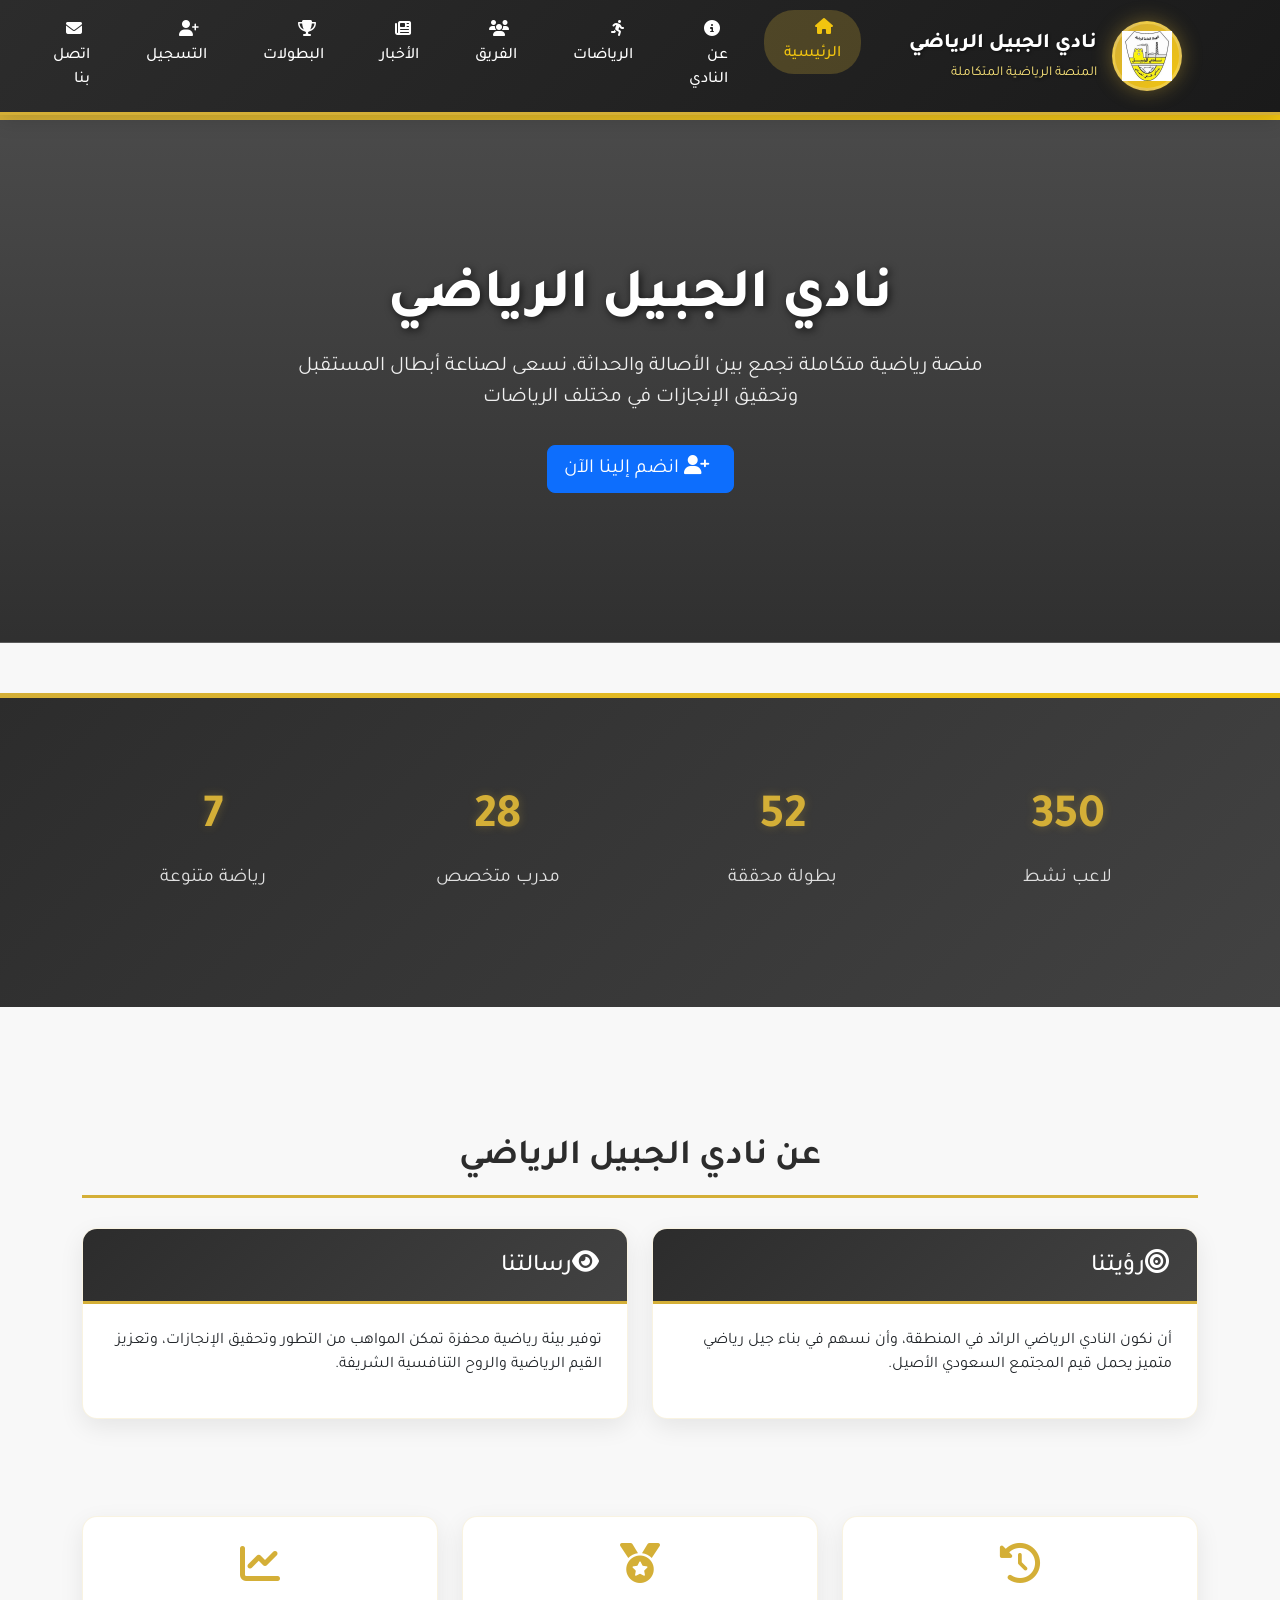
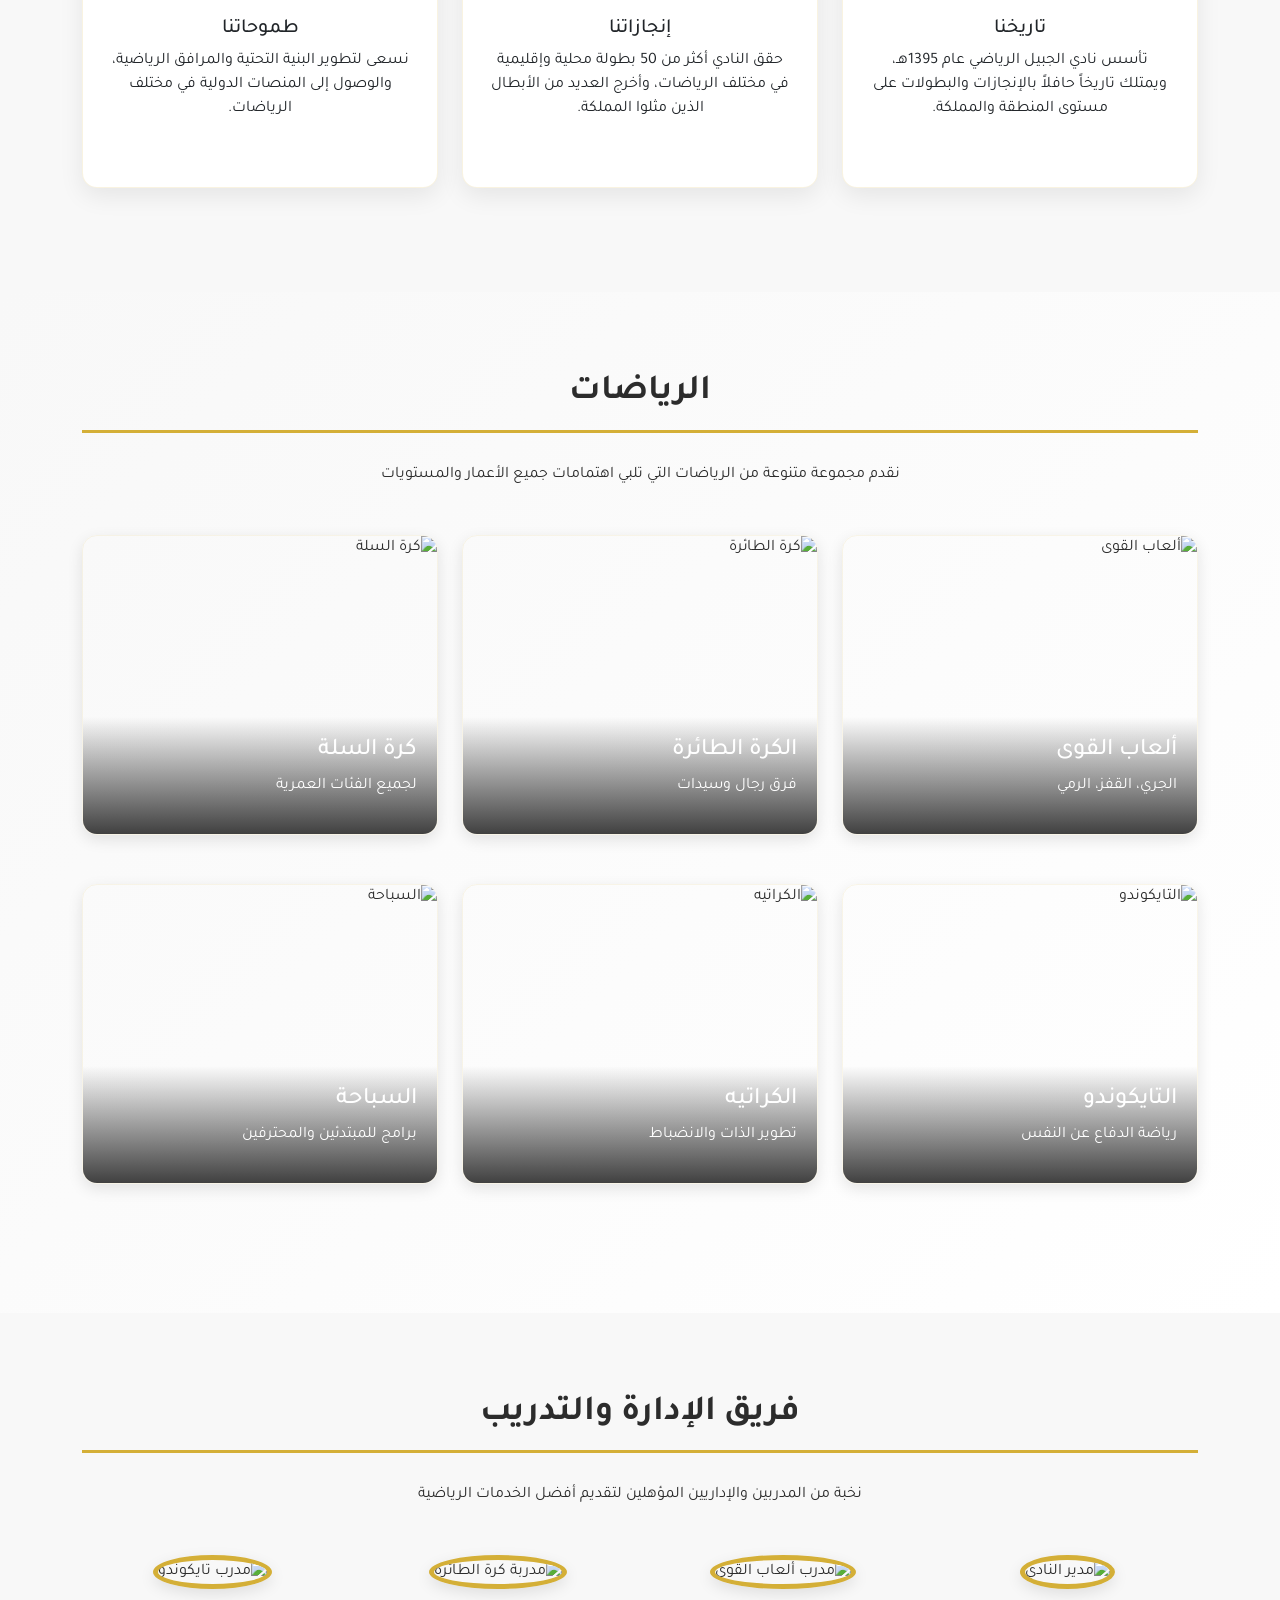
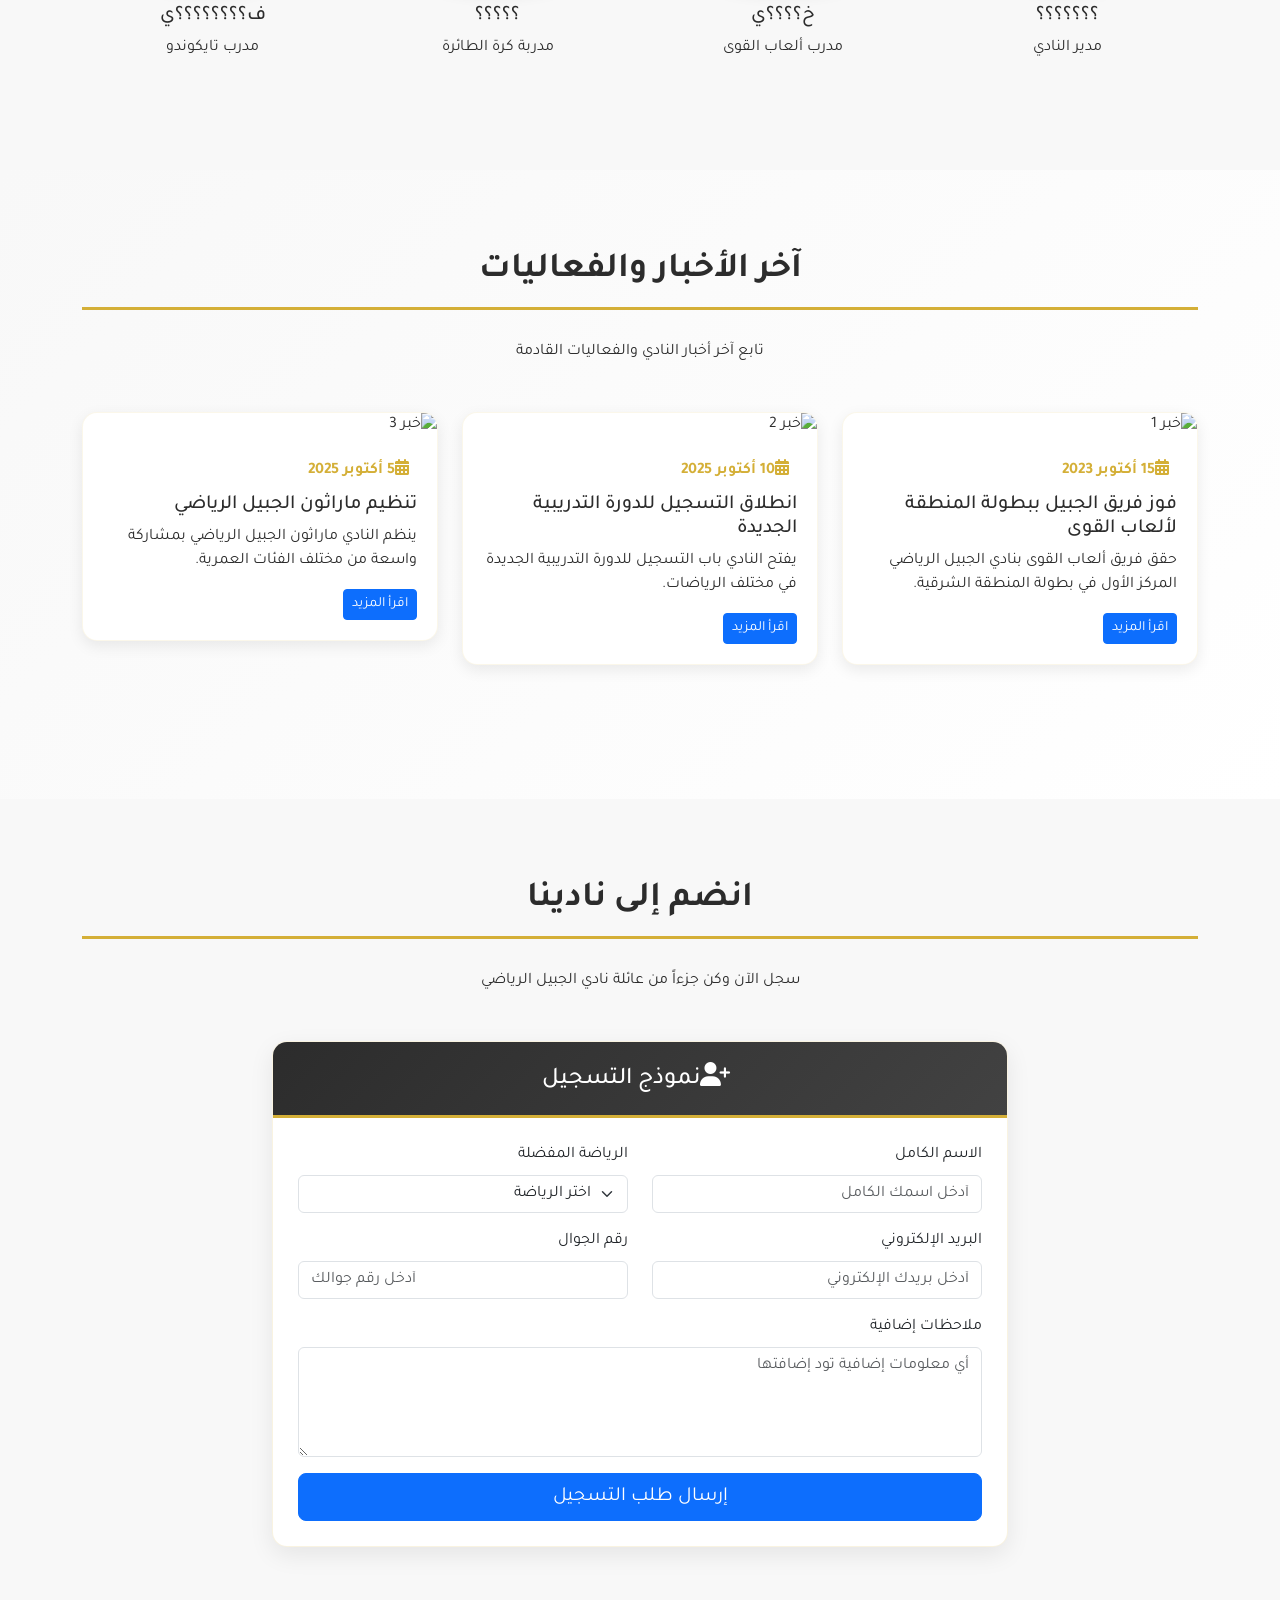
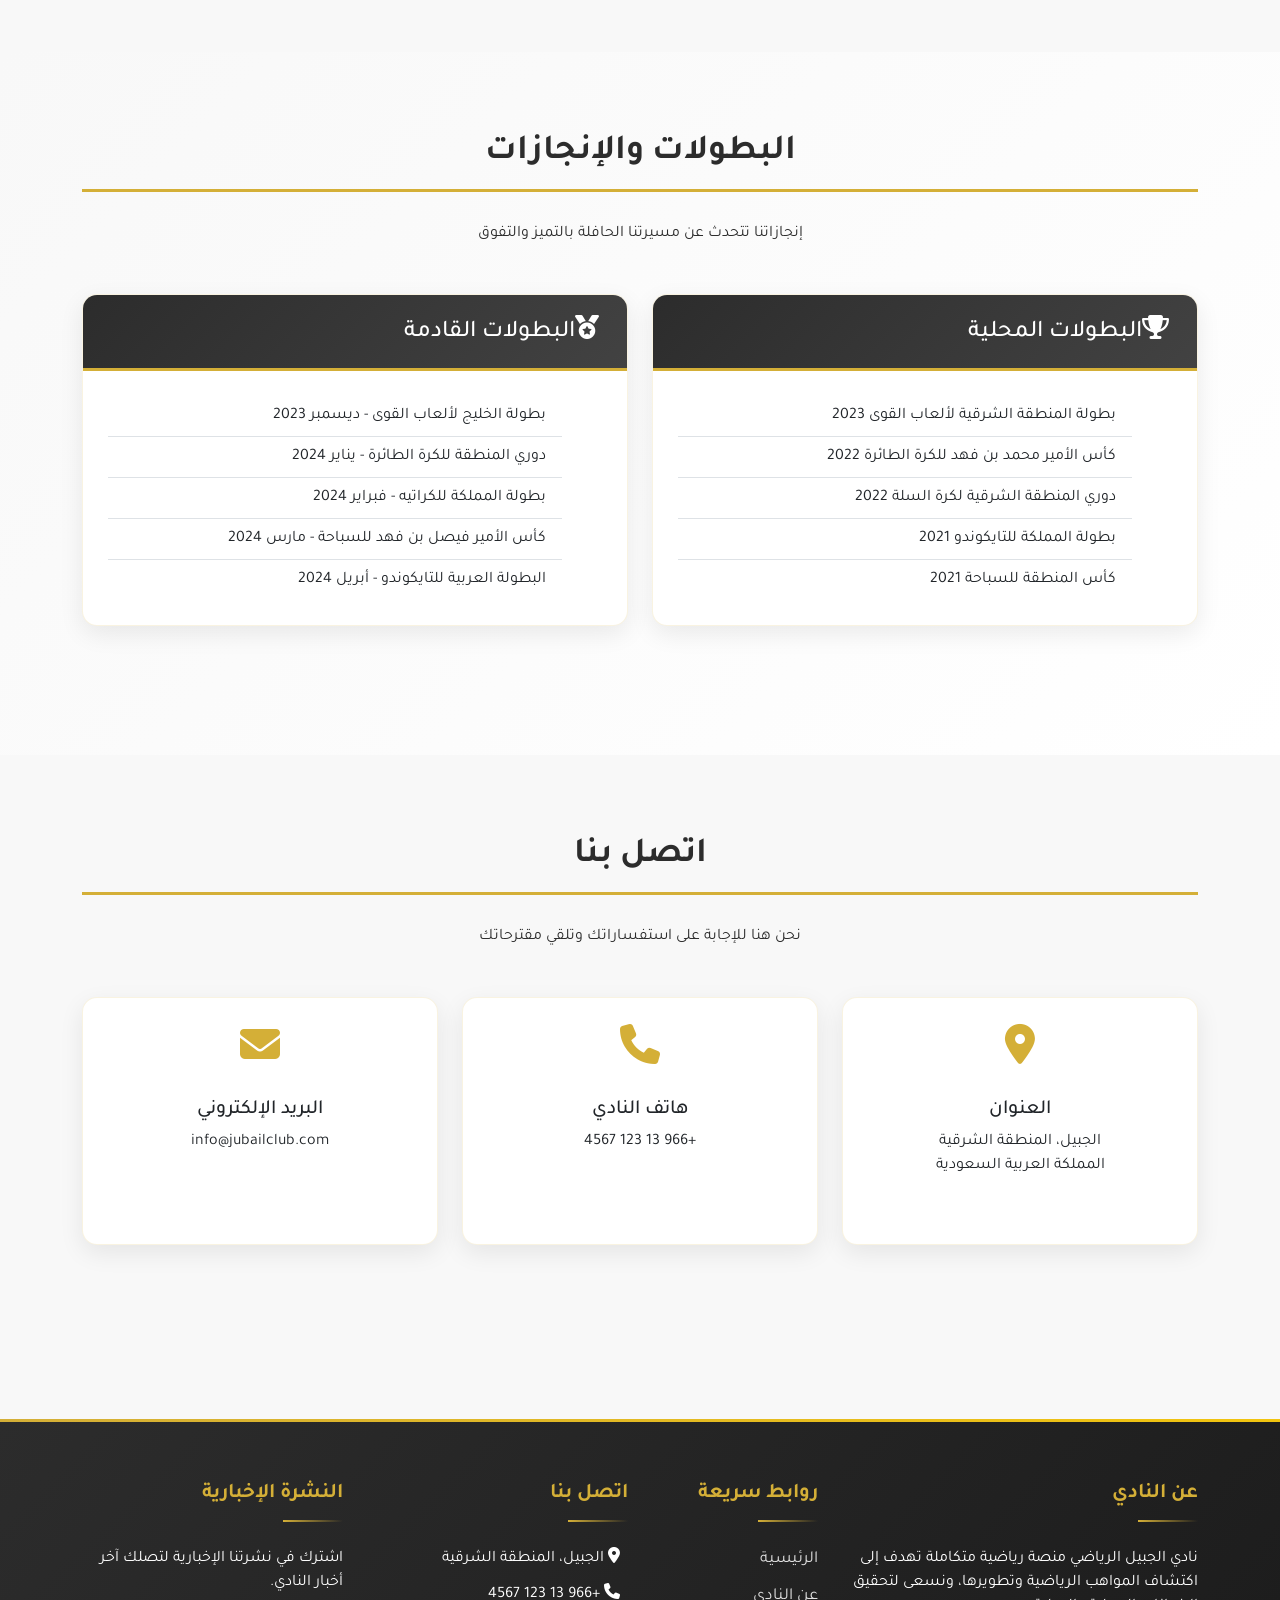
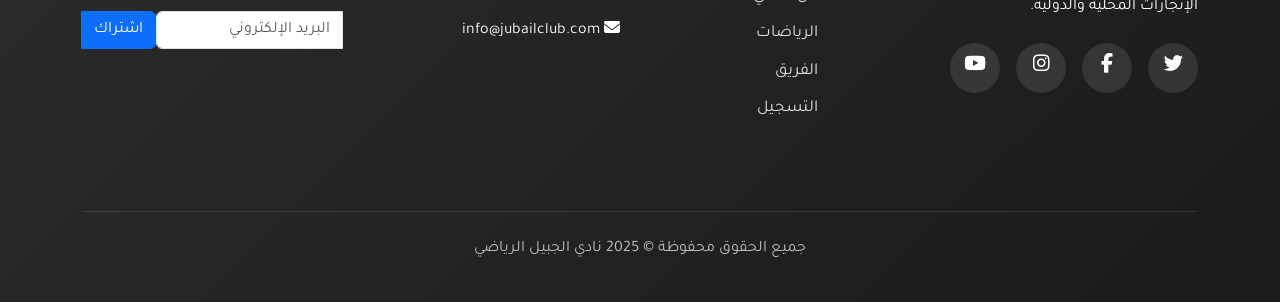
==== commit 6227b8ad: "index.html" ====
--- a/index.html
+++ b/index.html
@@ -7,28 +7,30 @@
     <link href="https://cdn.jsdelivr.net/npm/bootstrap@5.3.0/dist/css/bootstrap.min.css" rel="stylesheet">
     <link rel="stylesheet" href="https://cdnjs.cloudflare.com/ajax/libs/font-awesome/6.4.0/css/all.min.css">
     <link href="https://fonts.googleapis.com/css2?family=Tajawal:wght@300;400;500;700;800&display=swap" rel="stylesheet">
-    <style>
+      <style>
         :root {
-            --primary-gold: #D4AF37;
-            --dark-brown: #5D4037;
-            --light-gray: #F5F5F5;
-            --medium-gray: #E0E0E0;
-            --dark-gray: #424242;
-            --accent-color: #C19A6B;
+            --gold-primary: #D4AF37;
+            --gold-dark: #B8860B;
+            --gold-light: #F1C40F;
+            --gold-very-light: #FFE87C;
+            --charcoal: #2C2C2C;
+            --light-charcoal: #424242;
+            --off-white: #F8F8F8;
+            --light-gray: #E8E8E8;
         }
         
         body {
             font-family: 'Tajawal', sans-serif;
-            background-color: var(--light-gray);
-            color: var(--dark-gray);
-        }
-        
-        /* الهيدر */
+            background-color: var(--off-white);
+            color: var(--charcoal);
+        }
+        
+        /* الهيدر الفاخر */
         .navbar {
-            background: linear-gradient(135deg, var(--dark-brown) 0%, #3E2723 100%);
+            background: linear-gradient(135deg, var(--charcoal) 0%, #1a1a1a 100%);
             box-shadow: 0 4px 20px rgba(0, 0, 0, 0.15);
             padding: 12px 0;
-            border-bottom: 3px solid var(--primary-gold);
+            border-bottom: 3px solid var(--gold-primary);
         }
         
         .navbar-brand {
@@ -39,7 +41,7 @@
         .logo-container {
             width: 70px;
             height: 70px;
-            background: linear-gradient(135deg, var(--primary-gold) 0%, #FBC02D 100%);
+            background: linear-gradient(135deg, var(--gold-primary) 0%, var(--gold-light) 100%);
             border-radius: 50%;
             display: flex;
             align-items: center;
@@ -47,6 +49,12 @@
             margin-left: 15px;
             box-shadow: 0 0 20px rgba(212, 175, 55, 0.4);
             border: 3px solid rgba(255, 255, 255, 0.2);
+            transition: all 0.3s ease;
+        }
+        
+        .logo-container:hover {
+            transform: rotate(10deg);
+            box-shadow: 0 0 25px rgba(212, 175, 55, 0.6);
         }
         
         .logo-text {
@@ -61,6 +69,7 @@
             font-size: 0.85rem;
             display: block;
             margin-top: 3px;
+            color: var(--gold-very-light);
         }
         
         .nav-link {
@@ -76,7 +85,7 @@
         
         .nav-link:hover, .nav-link.active {
             background-color: rgba(212, 175, 55, 0.25);
-            color: var(--primary-gold) !important;
+            color: var(--gold-light) !important;
             transform: translateY(-2px);
         }
         
@@ -87,7 +96,7 @@
             height: 2px;
             bottom: 0;
             right: 0;
-            background: linear-gradient(90deg, transparent, var(--primary-gold));
+            background: linear-gradient(90deg, transparent, var(--gold-primary));
             transition: width 0.4s;
         }
         
@@ -97,7 +106,7 @@
         
         /* قسم البطل */
         .hero-section {
-            background: linear-gradient(rgba(93, 64, 55, 0.85), rgba(62, 39, 35, 0.9)), url('https://www.sbahalyom.com/uploads/news/sbahalyom.com1719139065_0.jpeg');
+            background: linear-gradient(rgba(44, 44, 44, 0.85), rgba(26, 26, 26, 0.9)), url('https://www.sbahalyom.com/uploads/news/sbahalyom.com1719139065_0.jpeg');
             background-size: cover;
             background-position: center;
             color: white;
@@ -107,6 +116,16 @@
             position: relative;
         }
         
+        .hero-section::before {
+            content: '';
+            position: absolute;
+            top: 0;
+            right: 0;
+            width: 100%;
+            height: 5px;
+            background: linear-gradient(90deg, var(--gold-primary), var(--gold-light));
+        }
+        
         .hero-section h1 {
             font-size: 3.5rem;
             margin-bottom: 20px;
@@ -120,30 +139,48 @@
             max-width: 700px;
             margin-left: auto;
             margin-right: auto;
-        }
-        
-        .btn-primary {
-            background: linear-gradient(135deg, var(--primary-gold) 0%, #FBC02D 100%);
+            color: #f0f0f0;
+        }
+        
+        .btn-gold {
+            background: linear-gradient(135deg, var(--gold-primary) 0%, var(--gold-light) 100%);
             border: none;
             padding: 14px 40px;
             border-radius: 50px;
             transition: all 0.3s;
             font-weight: 700;
             font-size: 1.1rem;
-            color: var(--dark-brown);
+            color: var(--charcoal);
             box-shadow: 0 5px 15px rgba(212, 175, 55, 0.3);
-        }
-        
-        .btn-primary:hover {
+            position: relative;
+            overflow: hidden;
+        }
+        
+        .btn-gold:hover {
             transform: translateY(-3px);
             box-shadow: 0 8px 20px rgba(212, 175, 55, 0.4);
-            color: var(--dark-brown);
+            color: var(--charcoal);
+        }
+        
+        .btn-gold::before {
+            content: '';
+            position: absolute;
+            top: 0;
+            right: 0;
+            width: 100%;
+            height: 100%;
+            background: linear-gradient(135deg, rgba(255,255,255,0.2) 0%, transparent 100%);
+            transition: all 0.3s;
+        }
+        
+        .btn-gold:hover::before {
+            transform: translateX(100%);
         }
         
         /* الأقسام */
         .section-title {
-            color: var(--dark-brown);
-            border-bottom: 3px solid var(--primary-gold);
+            color: var(--charcoal);
+            border-bottom: 3px solid var(--gold-primary);
             padding-bottom: 15px;
             margin-bottom: 30px;
             position: relative;
@@ -158,7 +195,7 @@
             height: 3px;
             bottom: -3px;
             right: 0;
-            background: linear-gradient(90deg, var(--primary-gold), transparent);
+            background: linear-gradient(90deg, var(--gold-primary), transparent);
         }
         
         .section-padding {
@@ -166,7 +203,7 @@
         }
         
         .bg-light-custom {
-            background-color: rgba(245, 245, 245, 0.7);
+            background: linear-gradient(135deg, var(--off-white) 0%, #ffffff 100%);
         }
         
         /* البطاقات */
@@ -187,10 +224,21 @@
         }
         
         .card-header {
-            background: linear-gradient(135deg, var(--dark-brown) 0%, #4E342E 100%);
+            background: linear-gradient(135deg, var(--charcoal) 0%, var(--light-charcoal) 100%);
             color: white;
             padding: 20px;
-            border-bottom: 3px solid var(--primary-gold);
+            border-bottom: 3px solid var(--gold-primary);
+            position: relative;
+        }
+        
+        .card-header::after {
+            content: '';
+            position: absolute;
+            bottom: -3px;
+            right: 0;
+            width: 100%;
+            height: 3px;
+            background: linear-gradient(90deg, var(--gold-primary), transparent);
         }
         
         .card-body {
@@ -199,7 +247,7 @@
         
         .card-icon {
             font-size: 2.5rem;
-            color: var(--primary-gold);
+            color: var(--gold-primary);
             margin-bottom: 15px;
         }
         
@@ -212,6 +260,7 @@
             margin-bottom: 25px;
             box-shadow: 0 5px 15px rgba(0, 0, 0, 0.1);
             transition: all 0.3s;
+            border: 1px solid rgba(212, 175, 55, 0.1);
         }
         
         .sport-card:hover {
@@ -235,7 +284,7 @@
             bottom: 0;
             right: 0;
             left: 0;
-            background: linear-gradient(transparent, rgba(93, 64, 55, 0.9));
+            background: linear-gradient(transparent, rgba(44, 44, 44, 0.9));
             color: white;
             padding: 20px;
             transition: all 0.3s;
@@ -247,10 +296,21 @@
         
         /* العدادات */
         .counters {
-            background: linear-gradient(135deg, var(--dark-brown), var(--dark-gray));
+            background: linear-gradient(135deg, var(--charcoal), var(--light-charcoal));
             color: white;
             padding: 70px 0;
             margin: 50px 0;
+            position: relative;
+        }
+        
+        .counters::before {
+            content: '';
+            position: absolute;
+            top: 0;
+            right: 0;
+            width: 100%;
+            height: 5px;
+            background: linear-gradient(90deg, var(--gold-primary), var(--gold-light));
         }
         
         .counter-item {
@@ -262,11 +322,13 @@
             font-size: 3rem;
             font-weight: bold;
             margin-bottom: 10px;
-            color: var(--primary-gold);
+            color: var(--gold-primary);
+            text-shadow: 0 0 10px rgba(212, 175, 55, 0.3);
         }
         
         .counter-text {
             font-size: 1.2rem;
+            color: #e0e0e0;
         }
         
         /* الفريق */
@@ -280,14 +342,16 @@
             height: 200px;
             border-radius: 50%;
             object-fit: cover;
-            border: 5px solid var(--primary-gold);
+            border: 5px solid var(--gold-primary);
             margin-bottom: 15px;
             transition: all 0.3s;
+            box-shadow: 0 5px 15px rgba(0, 0, 0, 0.1);
         }
         
         .team-member:hover .team-img {
             transform: scale(1.05);
-            border-color: var(--accent-color);
+            border-color: var(--gold-light);
+            box-shadow: 0 8px 20px rgba(212, 175, 55, 0.3);
         }
         
         /* الأخبار */
@@ -298,6 +362,7 @@
             transition: all 0.3s;
             margin-bottom: 30px;
             background: white;
+            border: 1px solid rgba(212, 175, 55, 0.1);
         }
         
         .news-card:hover {
@@ -316,7 +381,7 @@
         }
         
         .news-date {
-            color: var(--primary-gold);
+            color: var(--gold-primary);
             font-weight: 600;
             margin-bottom: 10px;
             display: block;
@@ -324,19 +389,31 @@
         
         /* الفوتر */
         .footer {
-            background: linear-gradient(135deg, var(--dark-gray), var(--dark-brown));
+            background: linear-gradient(135deg, var(--charcoal), #1a1a1a);
             color: white;
             padding: 60px 0 25px;
             margin-top: 70px;
-            border-top: 3px solid var(--primary-gold);
+            border-top: 3px solid var(--gold-primary);
+            position: relative;
+        }
+        
+        .footer::before {
+            content: '';
+            position: absolute;
+            top: -3px;
+            right: 0;
+            width: 100%;
+            height: 3px;
+            background: linear-gradient(90deg, var(--gold-primary), var(--gold-light));
         }
         
         .footer h5 {
-            color: var(--primary-gold);
+            color: var(--gold-primary);
             margin-bottom: 25px;
             position: relative;
             padding-bottom: 15px;
             font-weight: 700;
+            font-size: 1.3rem;
         }
         
         .footer h5::after {
@@ -346,7 +423,7 @@
             height: 2px;
             bottom: 0;
             right: 0;
-            background: linear-gradient(90deg, var(--primary-gold), transparent);
+            background: linear-gradient(90deg, var(--gold-primary), transparent);
         }
         
         .footer-links {
@@ -362,38 +439,42 @@
             color: #e0e0e0;
             text-decoration: none;
             transition: all 0.3s;
+            font-size: 1.05rem;
         }
         
         .footer-links a:hover {
-            color: var(--primary-gold);
-            padding-right: 8px;
+            color: var(--gold-light);
+            padding-right: 10px;
         }
         
         .social-icons a {
             display: inline-block;
-            width: 45px;
-            height: 45px;
+            width: 50px;
+            height: 50px;
             background: rgba(255, 255, 255, 0.1);
             border-radius: 50%;
             text-align: center;
-            line-height: 45px;
-            margin-left: 10px;
+            line-height: 50px;
+            margin-left: 12px;
             color: white;
             transition: all 0.3s;
+            font-size: 1.2rem;
         }
         
         .social-icons a:hover {
-            background: var(--primary-gold);
+            background: var(--gold-primary);
             transform: translateY(-5px);
-            color: var(--dark-brown);
+            color: var(--charcoal);
+            box-shadow: 0 5px 15px rgba(212, 175, 55, 0.4);
         }
         
         .copyright {
             border-top: 1px solid rgba(255, 255, 255, 0.1);
             padding-top: 25px;
-            margin-top: 40px;
+            margin-top: 50px;
             text-align: center;
             color: #bdbdbd;
+            font-size: 1rem;
         }
         
         /* تأثيرات إضافية */
@@ -405,6 +486,20 @@
             0% { transform: translateY(0px); }
             50% { transform: translateY(-15px); }
             100% { transform: translateY(0px); }
+        }
+        
+        .gold-text {
+            color: var(--gold-primary);
+            font-weight: 700;
+        }
+        
+        .gold-badge {
+            background: linear-gradient(135deg, var(--gold-primary) 0%, var(--gold-light) 100%);
+            color: var(--charcoal);
+            padding: 5px 15px;
+            border-radius: 20px;
+            font-weight: 600;
+            font-size: 0.85rem;
         }
         
         /* تصميم متجاوب */
@@ -424,6 +519,16 @@
             .section-title {
                 font-size: 1.8rem;
             }
+        }
+        
+        /* تأثيرات دخول الصفحة */
+        .fade-in {
+            animation: fadeIn 1s ease-in;
+        }
+        
+        @keyframes fadeIn {
+            from { opacity: 0; transform: translateY(20px); }
+            to { opacity: 1; transform: translateY(0); }
         }
     </style>
 </head>
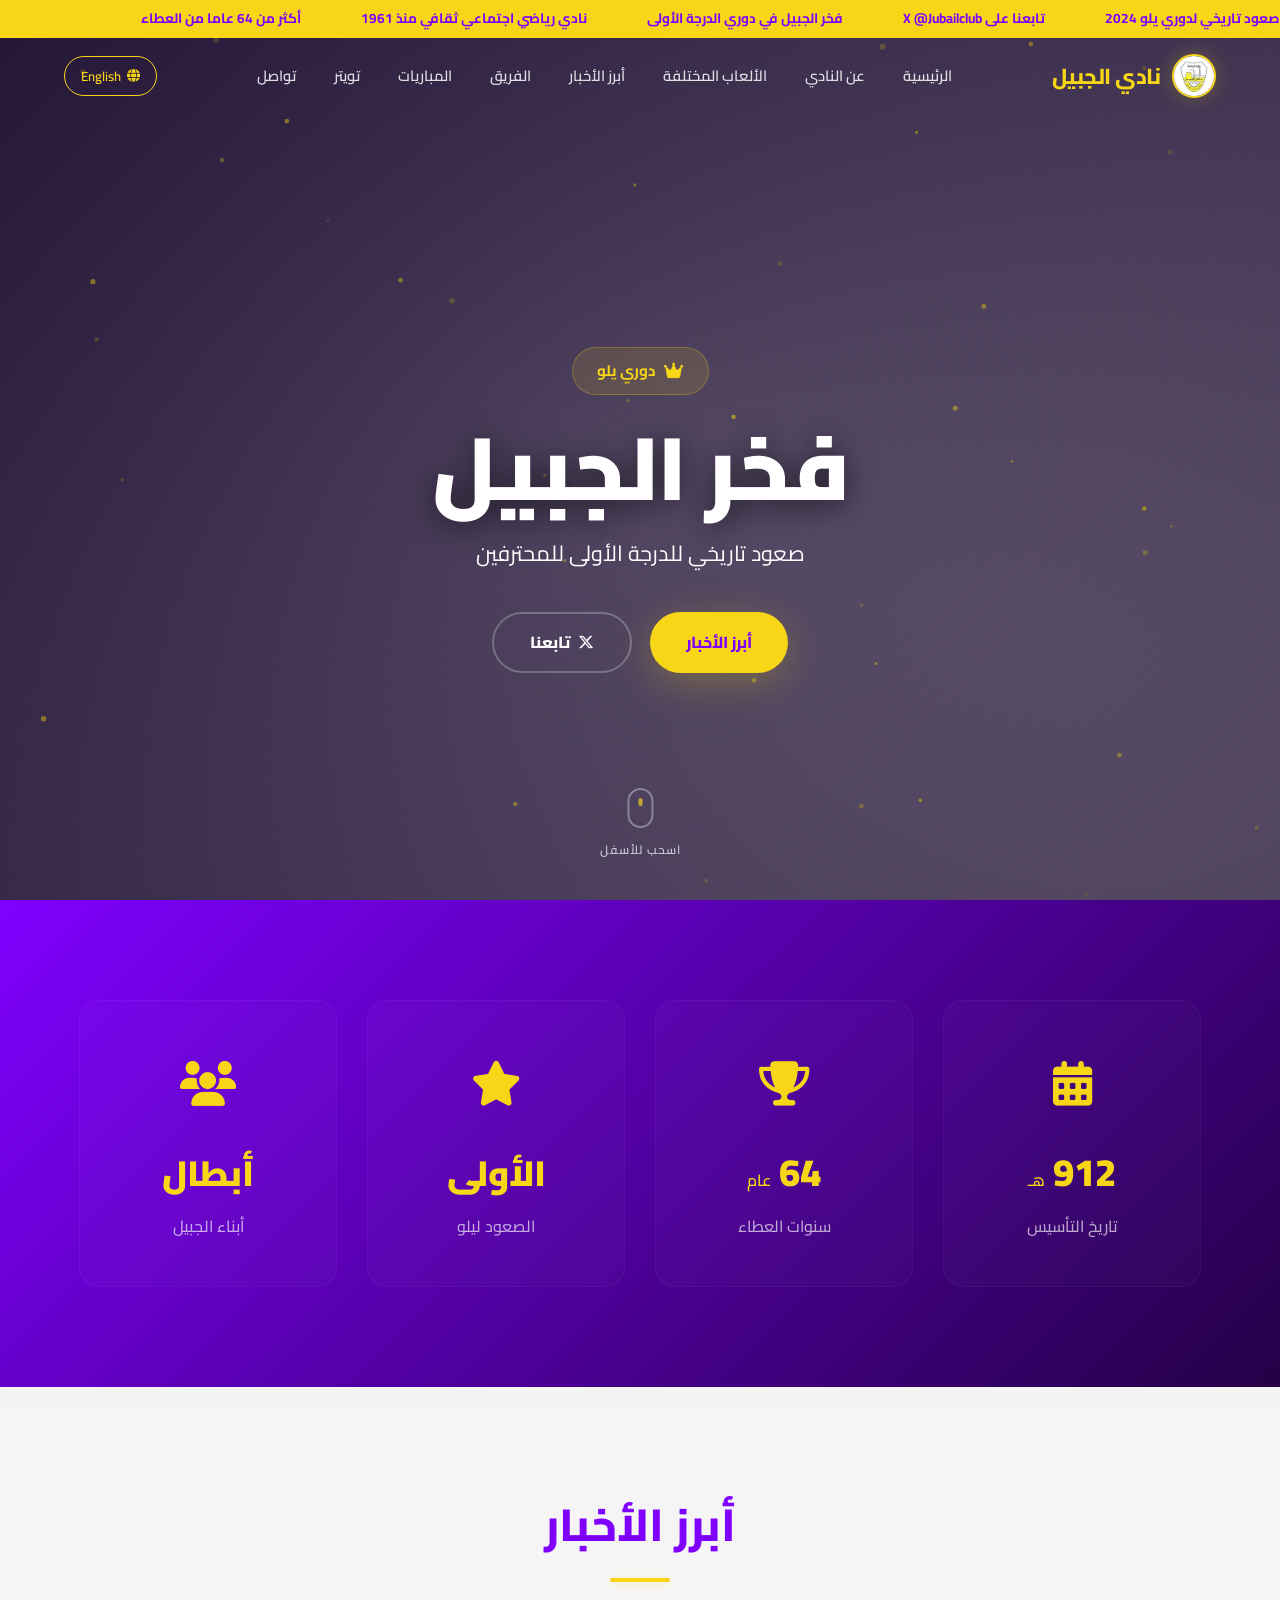
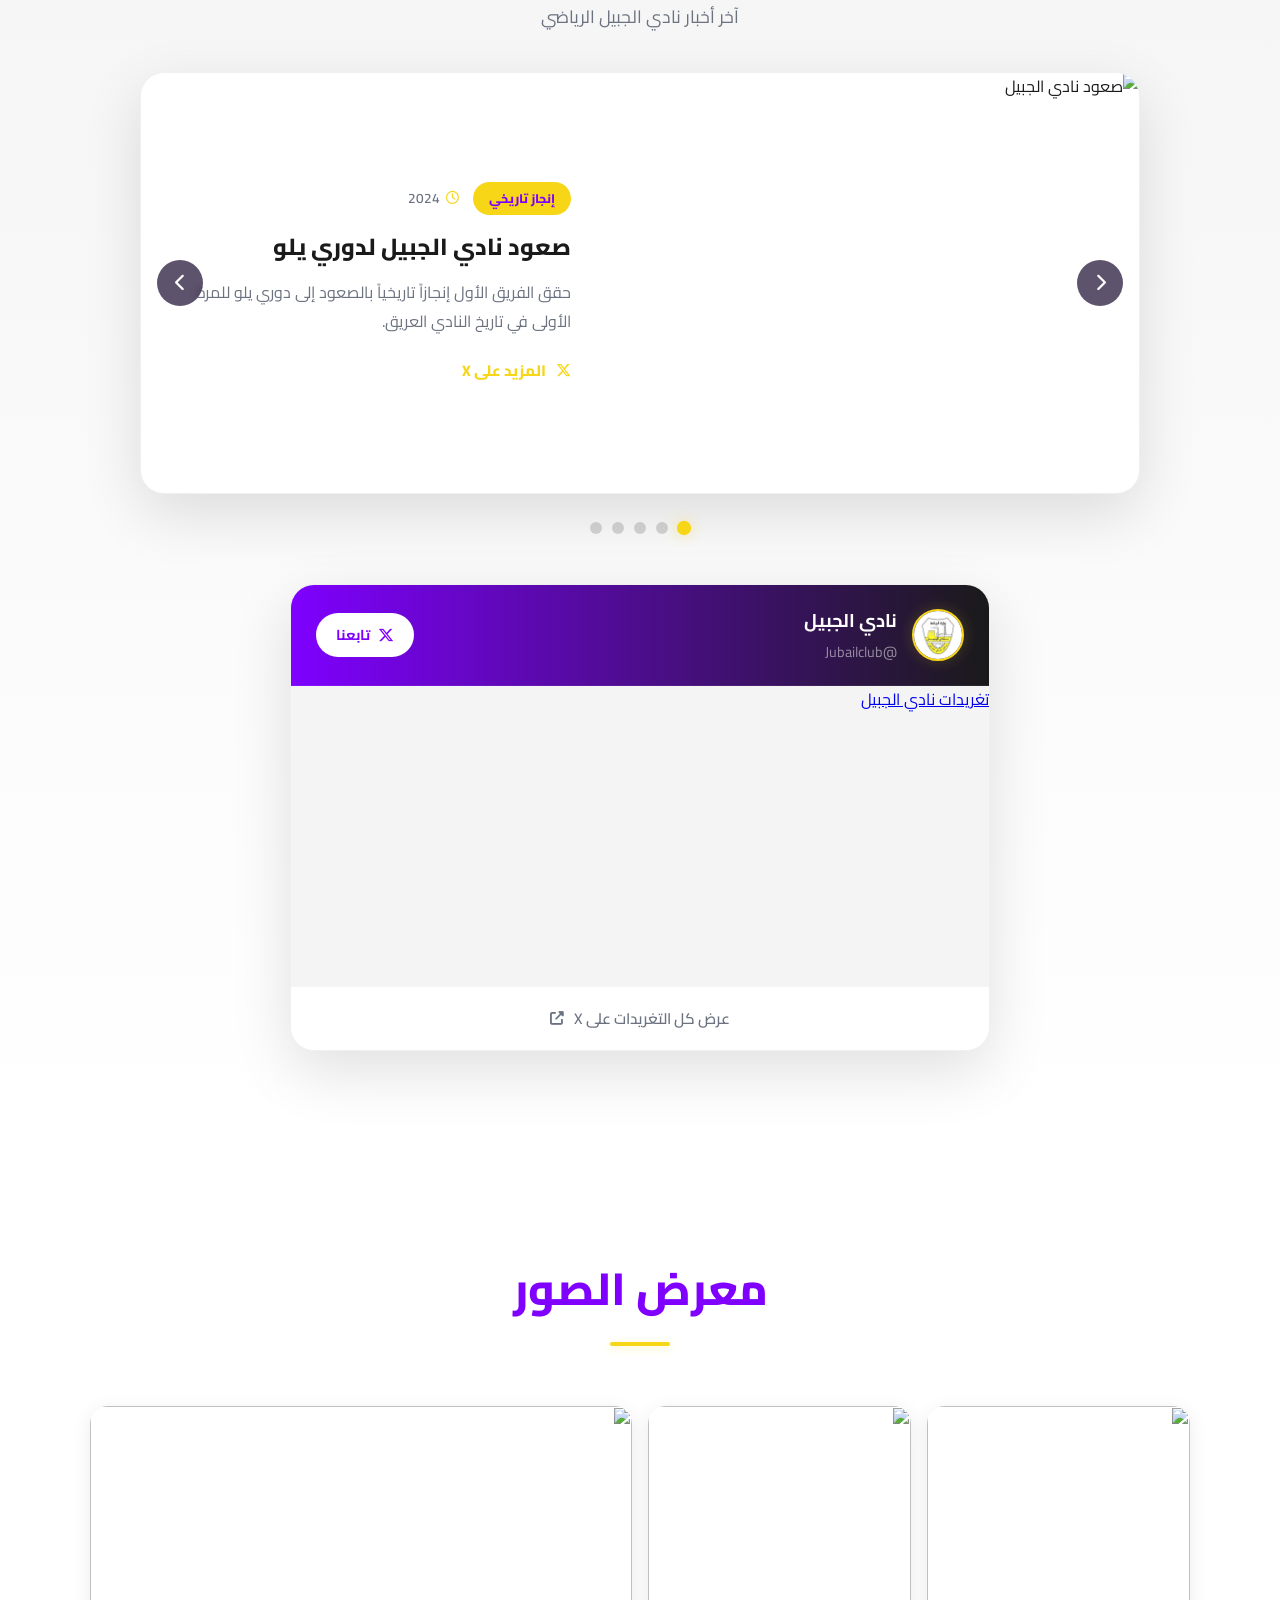
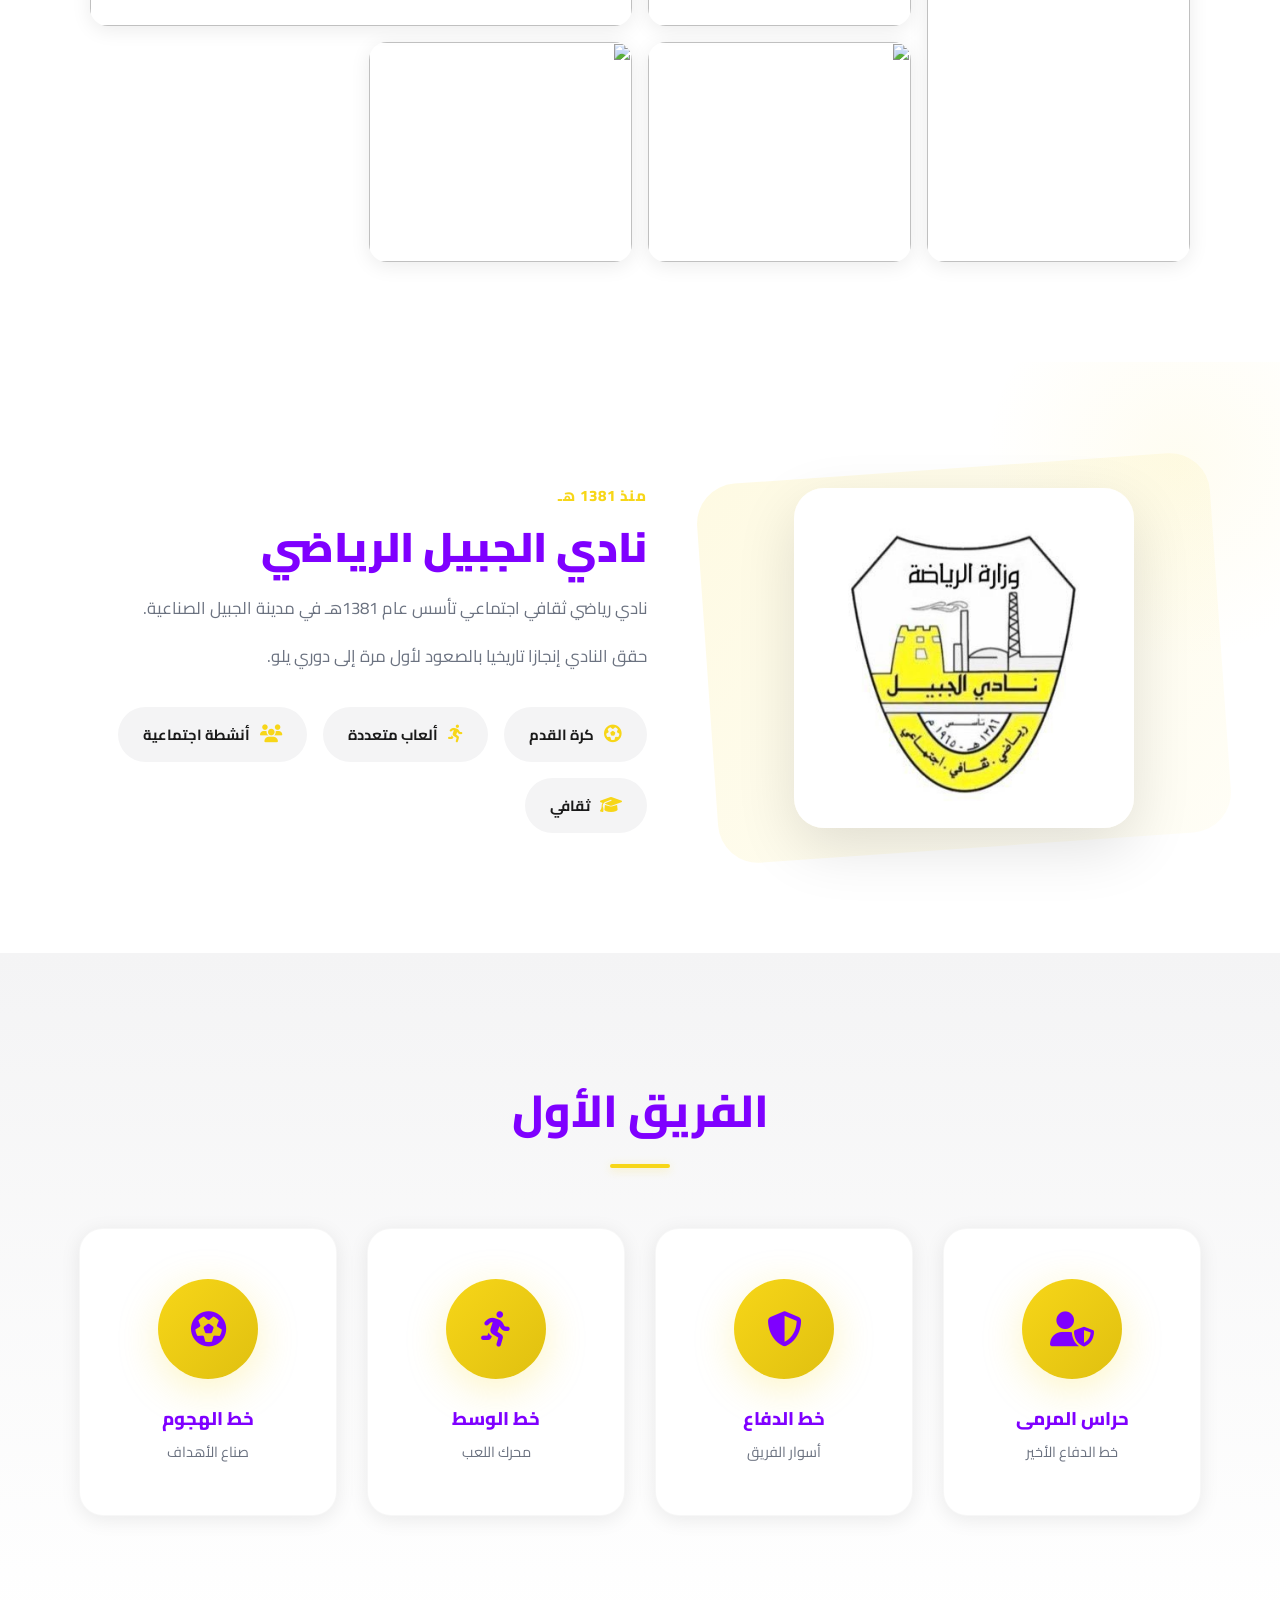
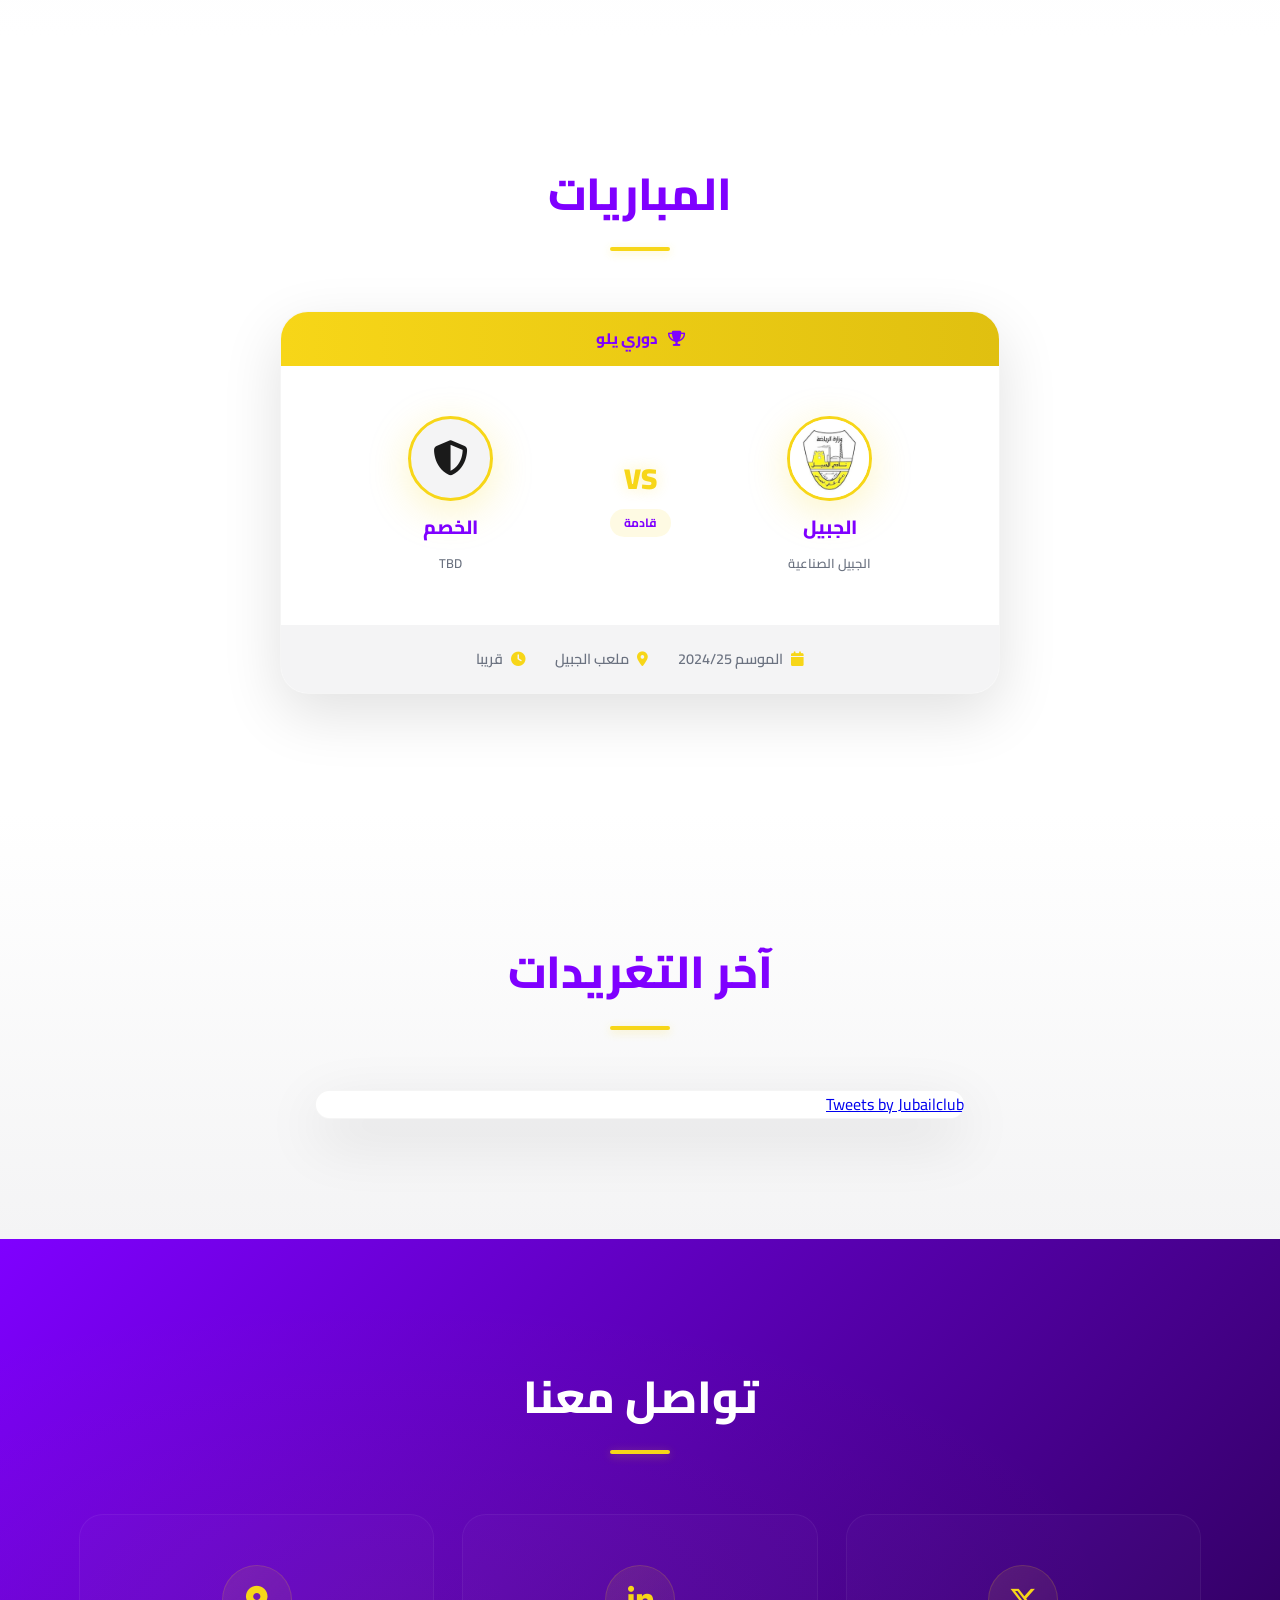
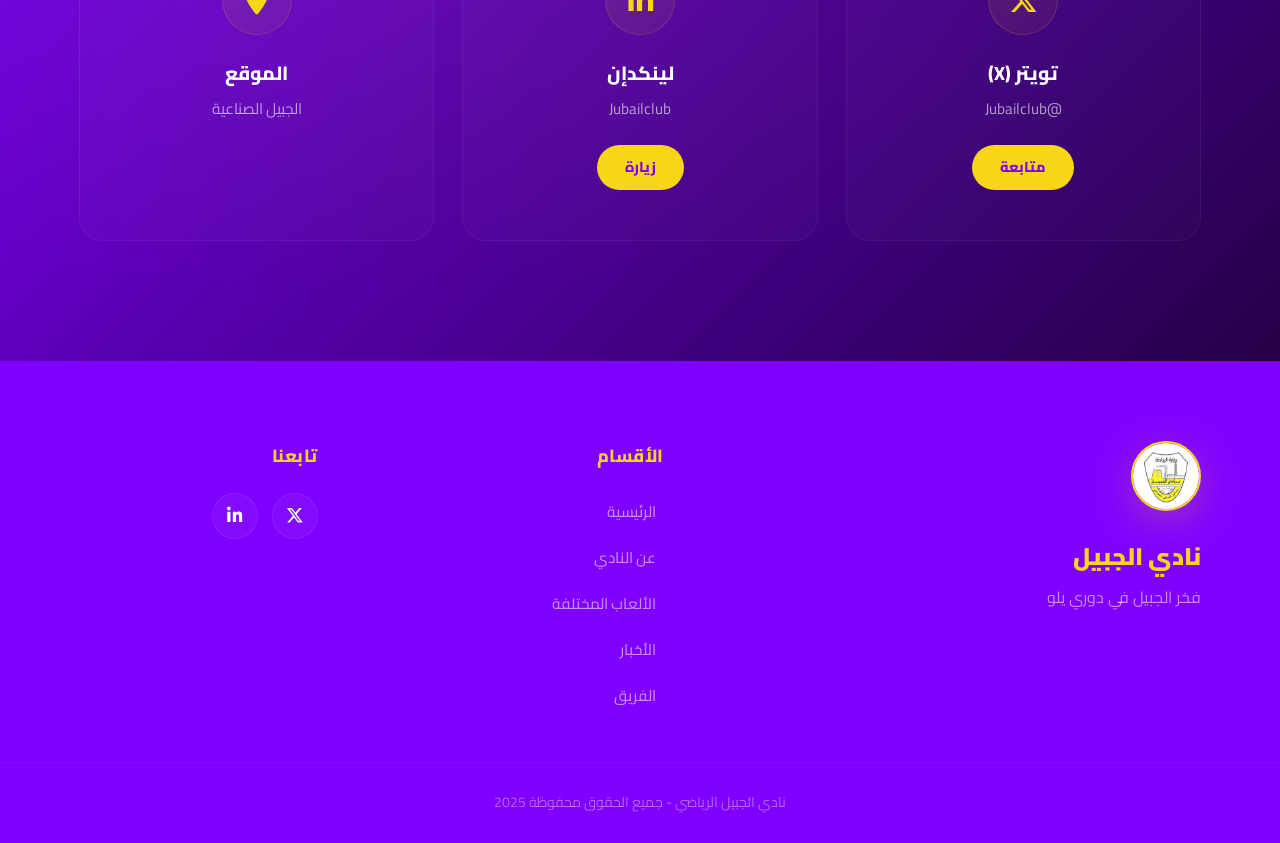
==== commit 9e32654a: "Add files via upload" ====
--- a/index.html
+++ b/index.html
@@ -1,1089 +1,329 @@
-<!DOCTYPE html>
+﻿<!DOCTYPE html>
 <html lang="ar" dir="rtl">
 <head>
-    <meta charset="UTF-8">
-    <meta name="viewport" content="width=device-width, initial-scale=1.0">
-    <title>نادي الجبيل الرياضي - المنصة المتكاملة</title>
-    <link href="https://cdn.jsdelivr.net/npm/bootstrap@5.3.0/dist/css/bootstrap.min.css" rel="stylesheet">
-    <link rel="stylesheet" href="https://cdnjs.cloudflare.com/ajax/libs/font-awesome/6.4.0/css/all.min.css">
-    <link href="https://fonts.googleapis.com/css2?family=Tajawal:wght@300;400;500;700;800&display=swap" rel="stylesheet">
-      <style>
-        :root {
-            --gold-primary: #D4AF37;
-            --gold-dark: #B8860B;
-            --gold-light: #F1C40F;
-            --gold-very-light: #FFE87C;
-            --charcoal: #2C2C2C;
-            --light-charcoal: #424242;
-            --off-white: #F8F8F8;
-            --light-gray: #E8E8E8;
-        }
-        
-        body {
-            font-family: 'Tajawal', sans-serif;
-            background-color: var(--off-white);
-            color: var(--charcoal);
-        }
-        
-        /* الهيدر الفاخر */
-        .navbar {
-            background: linear-gradient(135deg, var(--charcoal) 0%, #1a1a1a 100%);
-            box-shadow: 0 4px 20px rgba(0, 0, 0, 0.15);
-            padding: 12px 0;
-            border-bottom: 3px solid var(--gold-primary);
-        }
-        
-        .navbar-brand {
-            display: flex;
-            align-items: center;
-        }
-        
-        .logo-container {
-            width: 70px;
-            height: 70px;
-            background: linear-gradient(135deg, var(--gold-primary) 0%, var(--gold-light) 100%);
-            border-radius: 50%;
-            display: flex;
-            align-items: center;
-            justify-content: center;
-            margin-left: 15px;
-            box-shadow: 0 0 20px rgba(212, 175, 55, 0.4);
-            border: 3px solid rgba(255, 255, 255, 0.2);
-            transition: all 0.3s ease;
-        }
-        
-        .logo-container:hover {
-            transform: rotate(10deg);
-            box-shadow: 0 0 25px rgba(212, 175, 55, 0.6);
-        }
-        
-        .logo-text {
-            font-weight: 800;
-            color: white;
-            text-shadow: 1px 1px 3px rgba(0, 0, 0, 0.5);
-            font-size: 1.3rem;
-        }
-        
-        .logo-text small {
-            font-weight: 400;
-            font-size: 0.85rem;
-            display: block;
-            margin-top: 3px;
-            color: var(--gold-very-light);
-        }
-        
-        .nav-link {
-            color: white !important;
-            font-weight: 500;
-            margin: 0 8px;
-            transition: all 0.3s;
-            position: relative;
-            padding: 8px 20px !important;
-            border-radius: 30px;
-            font-size: 1rem;
-        }
-        
-        .nav-link:hover, .nav-link.active {
-            background-color: rgba(212, 175, 55, 0.25);
-            color: var(--gold-light) !important;
-            transform: translateY(-2px);
-        }
-        
-        .nav-link::after {
-            content: '';
-            position: absolute;
-            width: 0;
-            height: 2px;
-            bottom: 0;
-            right: 0;
-            background: linear-gradient(90deg, transparent, var(--gold-primary));
-            transition: width 0.4s;
-        }
-        
-        .nav-link:hover::after {
-            width: 100%;
-        }
-        
-        /* قسم البطل */
-        .hero-section {
-            background: linear-gradient(rgba(44, 44, 44, 0.85), rgba(26, 26, 26, 0.9)), url('https://www.sbahalyom.com/uploads/news/sbahalyom.com1719139065_0.jpeg');
-            background-size: cover;
-            background-position: center;
-            color: white;
-            padding: 150px 0;
-            text-align: center;
-            margin-bottom: 50px;
-            position: relative;
-        }
-        
-        .hero-section::before {
-            content: '';
-            position: absolute;
-            top: 0;
-            right: 0;
-            width: 100%;
-            height: 5px;
-            background: linear-gradient(90deg, var(--gold-primary), var(--gold-light));
-        }
-        
-        .hero-section h1 {
-            font-size: 3.5rem;
-            margin-bottom: 20px;
-            text-shadow: 2px 2px 8px rgba(0, 0, 0, 0.7);
-            font-weight: 800;
-        }
-        
-        .hero-section p {
-            font-size: 1.3rem;
-            margin-bottom: 30px;
-            max-width: 700px;
-            margin-left: auto;
-            margin-right: auto;
-            color: #f0f0f0;
-        }
-        
-        .btn-gold {
-            background: linear-gradient(135deg, var(--gold-primary) 0%, var(--gold-light) 100%);
-            border: none;
-            padding: 14px 40px;
-            border-radius: 50px;
-            transition: all 0.3s;
-            font-weight: 700;
-            font-size: 1.1rem;
-            color: var(--charcoal);
-            box-shadow: 0 5px 15px rgba(212, 175, 55, 0.3);
-            position: relative;
-            overflow: hidden;
-        }
-        
-        .btn-gold:hover {
-            transform: translateY(-3px);
-            box-shadow: 0 8px 20px rgba(212, 175, 55, 0.4);
-            color: var(--charcoal);
-        }
-        
-        .btn-gold::before {
-            content: '';
-            position: absolute;
-            top: 0;
-            right: 0;
-            width: 100%;
-            height: 100%;
-            background: linear-gradient(135deg, rgba(255,255,255,0.2) 0%, transparent 100%);
-            transition: all 0.3s;
-        }
-        
-        .btn-gold:hover::before {
-            transform: translateX(100%);
-        }
-        
-        /* الأقسام */
-        .section-title {
-            color: var(--charcoal);
-            border-bottom: 3px solid var(--gold-primary);
-            padding-bottom: 15px;
-            margin-bottom: 30px;
-            position: relative;
-            font-weight: 700;
-            font-size: 2.2rem;
-        }
-        
-        .section-title::after {
-            content: '';
-            position: absolute;
-            width: 100px;
-            height: 3px;
-            bottom: -3px;
-            right: 0;
-            background: linear-gradient(90deg, var(--gold-primary), transparent);
-        }
-        
-        .section-padding {
-            padding: 80px 0;
-        }
-        
-        .bg-light-custom {
-            background: linear-gradient(135deg, var(--off-white) 0%, #ffffff 100%);
-        }
-        
-        /* البطاقات */
-        .card {
-            border: none;
-            border-radius: 15px;
-            box-shadow: 0 8px 25px rgba(0, 0, 0, 0.08);
-            transition: all 0.4s ease;
-            margin-bottom: 25px;
-            overflow: hidden;
-            border: 1px solid rgba(212, 175, 55, 0.15);
-            background: white;
-        }
-        
-        .card:hover {
-            transform: translateY(-10px);
-            box-shadow: 0 15px 35px rgba(0, 0, 0, 0.1);
-        }
-        
-        .card-header {
-            background: linear-gradient(135deg, var(--charcoal) 0%, var(--light-charcoal) 100%);
-            color: white;
-            padding: 20px;
-            border-bottom: 3px solid var(--gold-primary);
-            position: relative;
-        }
-        
-        .card-header::after {
-            content: '';
-            position: absolute;
-            bottom: -3px;
-            right: 0;
-            width: 100%;
-            height: 3px;
-            background: linear-gradient(90deg, var(--gold-primary), transparent);
-        }
-        
-        .card-body {
-            padding: 25px;
-        }
-        
-        .card-icon {
-            font-size: 2.5rem;
-            color: var(--gold-primary);
-            margin-bottom: 15px;
-        }
-        
-        /* الرياضات */
-        .sport-card {
-            border-radius: 15px;
-            overflow: hidden;
-            position: relative;
-            height: 300px;
-            margin-bottom: 25px;
-            box-shadow: 0 5px 15px rgba(0, 0, 0, 0.1);
-            transition: all 0.3s;
-            border: 1px solid rgba(212, 175, 55, 0.1);
-        }
-        
-        .sport-card:hover {
-            transform: translateY(-10px);
-            box-shadow: 0 15px 30px rgba(0, 0, 0, 0.2);
-        }
-        
-        .sport-card img {
-            width: 100%;
-            height: 100%;
-            object-fit: cover;
-            transition: all 0.5s;
-        }
-        
-        .sport-card:hover img {
-            transform: scale(1.1);
-        }
-        
-        .sport-overlay {
-            position: absolute;
-            bottom: 0;
-            right: 0;
-            left: 0;
-            background: linear-gradient(transparent, rgba(44, 44, 44, 0.9));
-            color: white;
-            padding: 20px;
-            transition: all 0.3s;
-        }
-        
-        .sport-card:hover .sport-overlay {
-            background: linear-gradient(transparent, rgba(212, 175, 55, 0.9));
-        }
-        
-        /* العدادات */
-        .counters {
-            background: linear-gradient(135deg, var(--charcoal), var(--light-charcoal));
-            color: white;
-            padding: 70px 0;
-            margin: 50px 0;
-            position: relative;
-        }
-        
-        .counters::before {
-            content: '';
-            position: absolute;
-            top: 0;
-            right: 0;
-            width: 100%;
-            height: 5px;
-            background: linear-gradient(90deg, var(--gold-primary), var(--gold-light));
-        }
-        
-        .counter-item {
-            text-align: center;
-            padding: 20px;
-        }
-        
-        .counter-number {
-            font-size: 3rem;
-            font-weight: bold;
-            margin-bottom: 10px;
-            color: var(--gold-primary);
-            text-shadow: 0 0 10px rgba(212, 175, 55, 0.3);
-        }
-        
-        .counter-text {
-            font-size: 1.2rem;
-            color: #e0e0e0;
-        }
-        
-        /* الفريق */
-        .team-member {
-            text-align: center;
-            margin-bottom: 30px;
-        }
-        
-        .team-img {
-            width: 200px;
-            height: 200px;
-            border-radius: 50%;
-            object-fit: cover;
-            border: 5px solid var(--gold-primary);
-            margin-bottom: 15px;
-            transition: all 0.3s;
-            box-shadow: 0 5px 15px rgba(0, 0, 0, 0.1);
-        }
-        
-        .team-member:hover .team-img {
-            transform: scale(1.05);
-            border-color: var(--gold-light);
-            box-shadow: 0 8px 20px rgba(212, 175, 55, 0.3);
-        }
-        
-        /* الأخبار */
-        .news-card {
-            border-radius: 15px;
-            overflow: hidden;
-            box-shadow: 0 5px 15px rgba(0, 0, 0, 0.08);
-            transition: all 0.3s;
-            margin-bottom: 30px;
-            background: white;
-            border: 1px solid rgba(212, 175, 55, 0.1);
-        }
-        
-        .news-card:hover {
-            transform: translateY(-10px);
-            box-shadow: 0 15px 30px rgba(0, 0, 0, 0.15);
-        }
-        
-        .news-card img {
-            width: 100%;
-            height: 200px;
-            object-fit: cover;
-        }
-        
-        .news-content {
-            padding: 20px;
-        }
-        
-        .news-date {
-            color: var(--gold-primary);
-            font-weight: 600;
-            margin-bottom: 10px;
-            display: block;
-        }
-        
-        /* الفوتر */
-        .footer {
-            background: linear-gradient(135deg, var(--charcoal), #1a1a1a);
-            color: white;
-            padding: 60px 0 25px;
-            margin-top: 70px;
-            border-top: 3px solid var(--gold-primary);
-            position: relative;
-        }
-        
-        .footer::before {
-            content: '';
-            position: absolute;
-            top: -3px;
-            right: 0;
-            width: 100%;
-            height: 3px;
-            background: linear-gradient(90deg, var(--gold-primary), var(--gold-light));
-        }
-        
-        .footer h5 {
-            color: var(--gold-primary);
-            margin-bottom: 25px;
-            position: relative;
-            padding-bottom: 15px;
-            font-weight: 700;
-            font-size: 1.3rem;
-        }
-        
-        .footer h5::after {
-            content: '';
-            position: absolute;
-            width: 60px;
-            height: 2px;
-            bottom: 0;
-            right: 0;
-            background: linear-gradient(90deg, var(--gold-primary), transparent);
-        }
-        
-        .footer-links {
-            list-style: none;
-            padding: 0;
-        }
-        
-        .footer-links li {
-            margin-bottom: 12px;
-        }
-        
-        .footer-links a {
-            color: #e0e0e0;
-            text-decoration: none;
-            transition: all 0.3s;
-            font-size: 1.05rem;
-        }
-        
-        .footer-links a:hover {
-            color: var(--gold-light);
-            padding-right: 10px;
-        }
-        
-        .social-icons a {
-            display: inline-block;
-            width: 50px;
-            height: 50px;
-            background: rgba(255, 255, 255, 0.1);
-            border-radius: 50%;
-            text-align: center;
-            line-height: 50px;
-            margin-left: 12px;
-            color: white;
-            transition: all 0.3s;
-            font-size: 1.2rem;
-        }
-        
-        .social-icons a:hover {
-            background: var(--gold-primary);
-            transform: translateY(-5px);
-            color: var(--charcoal);
-            box-shadow: 0 5px 15px rgba(212, 175, 55, 0.4);
-        }
-        
-        .copyright {
-            border-top: 1px solid rgba(255, 255, 255, 0.1);
-            padding-top: 25px;
-            margin-top: 50px;
-            text-align: center;
-            color: #bdbdbd;
-            font-size: 1rem;
-        }
-        
-        /* تأثيرات إضافية */
-        .floating {
-            animation: floating 3s ease-in-out infinite;
-        }
-        
-        @keyframes floating {
-            0% { transform: translateY(0px); }
-            50% { transform: translateY(-15px); }
-            100% { transform: translateY(0px); }
-        }
-        
-        .gold-text {
-            color: var(--gold-primary);
-            font-weight: 700;
-        }
-        
-        .gold-badge {
-            background: linear-gradient(135deg, var(--gold-primary) 0%, var(--gold-light) 100%);
-            color: var(--charcoal);
-            padding: 5px 15px;
-            border-radius: 20px;
-            font-weight: 600;
-            font-size: 0.85rem;
-        }
-        
-        /* تصميم متجاوب */
-        @media (max-width: 768px) {
-            .hero-section h1 {
-                font-size: 2.5rem;
-            }
-            
-            .hero-section p {
-                font-size: 1.1rem;
-            }
-            
-            .counter-number {
-                font-size: 2.5rem;
-            }
-            
-            .section-title {
-                font-size: 1.8rem;
-            }
-        }
-        
-        /* تأثيرات دخول الصفحة */
-        .fade-in {
-            animation: fadeIn 1s ease-in;
-        }
-        
-        @keyframes fadeIn {
-            from { opacity: 0; transform: translateY(20px); }
-            to { opacity: 1; transform: translateY(0); }
-        }
-    </style>
+<meta charset="UTF-8">
+<meta name="viewport" content="width=device-width, initial-scale=1.0">
+<meta name="description" content="نادي الجبيل الرياضي - فخر الجبيل في دوري يلو 2025">
+<title>نادي الجبيل | Al-Jubail FC Official</title>
+<link rel="stylesheet" href="style.css">
+<link rel="stylesheet" href="https://cdnjs.cloudflare.com/ajax/libs/font-awesome/6.5.0/css/all.min.css">
+<link href="https://fonts.googleapis.com/css2?family=Cairo:wght@300;400;600;700;800;900&display=swap" rel="stylesheet">
 </head>
 <body>
-    <!-- الهيدر -->
-    <header>
-        <nav class="navbar navbar-expand-lg navbar-dark sticky-top">
-            <div class="container">
-                <a class="navbar-brand" href="#">
-                    <div class="logo-container">
-                        <img src="logo.jpg" alt="شعار نادي الجبيل الرياضي" width="50" height="50">
-                    </div>
-                    <span class="logo-text">نادي الجبيل الرياضي<br><small>المنصة الرياضية المتكاملة</small></span>
-                </a>
-                <button class="navbar-toggler" type="button" data-bs-toggle="collapse" data-bs-target="#navbarNav">
-                    <span class="navbar-toggler-icon"></span>
-                </button>
-                <div class="collapse navbar-collapse" id="navbarNav">
-                    <ul class="navbar-nav ms-auto">
-                        <li class="nav-item">
-                            <a class="nav-link active" href="#home"><i class="fas fa-home me-2"></i> الرئيسية</a>
-                        </li>
-                        <li class="nav-item">
-                            <a class="nav-link" href="#about"><i class="fas fa-info-circle me-2"></i> عن النادي</a>
-                        </li>
-                        <li class="nav-item">
-                            <a class="nav-link" href="#sports"><i class="fas fa-running me-2"></i> الرياضات</a>
-                        </li>
-                        <li class="nav-item">
-                            <a class="nav-link" href="#team"><i class="fas fa-users me-2"></i> الفريق</a>
-                        </li>
-                        <li class="nav-item">
-                            <a class="nav-link" href="#news"><i class="fas fa-newspaper me-2"></i> الأخبار</a>
-                        </li>
-                        <li class="nav-item">
-                            <a class="nav-link" href="#championships"><i class="fas fa-trophy me-2"></i> البطولات</a>
-                        </li>
-                        <li class="nav-item">
-                            <a class="nav-link" href="#registration"><i class="fas fa-user-plus me-2"></i> التسجيل</a>
-                        </li>
-                        <li class="nav-item">
-                            <a class="nav-link" href="#contact"><i class="fas fa-envelope me-2"></i> اتصل بنا</a>
-                        </li>
-                    </ul>
-                </div>
-            </div>
-        </nav>
-    </header>
-
-    <!-- قسم البطل -->
-    <section class="hero-section" id="home">
-        <div class="container">
-            <h1>نادي الجبيل الرياضي</h1>
-            <p>منصة رياضية متكاملة تجمع بين الأصالة والحداثة، نسعى لصناعة أبطال المستقبل وتحقيق الإنجازات في مختلف الرياضات</p>
-            <a href="#registration" class="btn btn-primary btn-lg"><i class="fas fa-user-plus me-2"></i> انضم إلينا الآن</a>
-        </div>
-    </section>
-
-    <!-- قسم العدادات -->
-    <section class="counters">
-        <div class="container">
-            <div class="row text-center">
-                <div class="col-md-3 col-6 mb-4">
-                    <div class="counter-item">
-                        <div class="counter-number" id="playerCount">0</div>
-                        <div class="counter-text">لاعب نشط</div>
-                    </div>
-                </div>
-                <div class="col-md-3 col-6 mb-4">
-                    <div class="counter-item">
-                        <div class="counter-number" id="trophyCount">0</div>
-                        <div class="counter-text">بطولة محققة</div>
-                    </div>
-                </div>
-                <div class="col-md-3 col-6 mb-4">
-                    <div class="counter-item">
-                        <div class="counter-number" id="trainerCount">0</div>
-                        <div class="counter-text">مدرب متخصص</div>
-                    </div>
-                </div>
-                <div class="col-md-3 col-6 mb-4">
-                    <div class="counter-item">
-                        <div class="counter-number" id="sportCount">0</div>
-                        <div class="counter-text">رياضة متنوعة</div>
-                    </div>
-                </div>
-            </div>
-        </div>
-    </section>
-
-    <!-- قسم عن النادي -->
-    <section class="section-padding" id="about">
-        <div class="container">
-            <h2 class="section-title text-center">عن نادي الجبيل الرياضي</h2>
-            <div class="row">
-                <div class="col-lg-6 mb-4">
-                    <div class="card">
-                        <div class="card-header">
-                            <h4 class="mb-0"><i class="fas fa-bullseye me-2"></i>رؤيتنا</h4>
-                        </div>
-                        <div class="card-body">
-                            <p>أن نكون النادي الرياضي الرائد في المنطقة، وأن نسهم في بناء جيل رياضي متميز يحمل قيم المجتمع السعودي الأصيل.</p>
-                        </div>
-                    </div>
-                </div>
-                <div class="col-lg-6 mb-4">
-                    <div class="card">
-                        <div class="card-header">
-                            <h4 class="mb-0"><i class="fas fa-eye me-2"></i>رسالتنا</h4>
-                        </div>
-                        <div class="card-body">
-                            <p>توفير بيئة رياضية محفزة تمكن المواهب من التطور وتحقيق الإنجازات، وتعزيز القيم الرياضية والروح التنافسية الشريفة.</p>
-                        </div>
-                    </div>
-                </div>
-            </div>
-            
-            <div class="row mt-5">
-                <div class="col-md-4 mb-4">
-                    <div class="card text-center h-100">
-                        <div class="card-body">
-                            <div class="card-icon">
-                                <i class="fas fa-history"></i>
-                            </div>
-                            <h5>تاريخنا</h5>
-                            <p>تأسس نادي الجبيل الرياضي عام 1395هـ، ويمتلك تاريخاً حافلاً بالإنجازات والبطولات على مستوى المنطقة والمملكة.</p>
-                        </div>
-                    </div>
-                </div>
-                <div class="col-md-4 mb-4">
-                    <div class="card text-center h-100">
-                        <div class="card-body">
-                            <div class="card-icon">
-                                <i class="fas fa-medal"></i>
-                            </div>
-                            <h5>إنجازاتنا</h5>
-                            <p>حقق النادي أكثر من 50 بطولة محلية وإقليمية في مختلف الرياضات، وأخرج العديد من الأبطال الذين مثلوا المملكة.</p>
-                        </div>
-                    </div>
-                </div>
-                <div class="col-md-4 mb-4">
-                    <div class="card text-center h-100">
-                        <div class="card-body">
-                            <div class="card-icon">
-                                <i class="fas fa-chart-line"></i>
-                            </div>
-                            <h5>طموحاتنا</h5>
-                            <p>نسعى لتطوير البنية التحتية والمرافق الرياضية، والوصول إلى المنصات الدولية في مختلف الرياضات.</p>
-                        </div>
-                    </div>
-                </div>
-            </div>
-        </div>
-    </section>
-
-    <!-- قسم الرياضات -->
-    <section class="section-padding bg-light-custom" id="sports">
-        <div class="container">
-            <h2 class="section-title text-center">الرياضات</h2>
-            <p class="text-center mb-5">نقدم مجموعة متنوعة من الرياضات التي تلبي اهتمامات جميع الأعمار والمستويات</p>
-            
-            <div class="row">
-                <div class="col-md-4 mb-4">
-                    <div class="sport-card">
-                        <img src="https://www.sbahalyom.com/FileManager/ar/pages/9100/images/9100-1.jpg" alt="ألعاب القوى">
-                        <div class="sport-overlay">
-                            <h4>ألعاب القوى</h4>
-                            <p>الجري، القفز، الرمي</p>
-                        </div>
-                    </div>
-                </div>
-                <div class="col-md-4 mb-4">
-                    <div class="sport-card">
-                        <img src="https://www.sbahalyom.com/FileManager/ar/pages/9100/images/9100-2.jpg" alt="كرة الطائرة">
-                        <div class="sport-overlay">
-                            <h4>الكرة الطائرة</h4>
-                            <p>فرق رجال وسيدات</p>
-                        </div>
-                    </div>
-                </div>
-                <div class="col-md-4 mb-4">
-                    <div class="sport-card">
-                        <img src="https://www.sbahalyom.com/FileManager/ar/pages/9100/images/9100-3.jpg" alt="كرة السلة">
-                        <div class="sport-overlay">
-                            <h4>كرة السلة</h4>
-                            <p>لجميع الفئات العمرية</p>
-                        </div>
-                    </div>
-                </div>
-            </div>
-            
-            <div class="row">
-                <div class="col-md-4 mb-4">
-                    <div class="sport-card">
-                        <img src="https://www.sbahalyom.com/FileManager/ar/pages/9100/images/9100-4.jpg" alt="التايكوندو">
-                        <div class="sport-overlay">
-                            <h4>التايكوندو</h4>
-                            <p>رياضة الدفاع عن النفس</p>
-                        </div>
-                    </div>
-                </div>
-                <div class="col-md-4 mb-4">
-                    <div class="sport-card">
-                        <img src="https://via.placeholder.com/600x400/5D4037/FFFFFF?text=الكراتيه" alt="الكراتيه">
-                        <div class="sport-overlay">
-                            <h4>الكراتيه</h4>
-                            <p>تطوير الذات والانضباط</p>
-                        </div>
-                    </div>
-                </div>
-                <div class="col-md-4 mb-4">
-                    <div class="sport-card">
-                        <img src="https://via.placeholder.com/600x400/5D4037/FFFFFF?text=السباحة" alt="السباحة">
-                        <div class="sport-overlay">
-                            <h4>السباحة</h4>
-                            <p>برامج للمبتدئين والمحترفين</p>
-                        </div>
-                    </div>
-                </div>
-            </div>
-        </div>
-    </section>
-
-    <!-- قسم الفريق -->
-    <section class="section-padding" id="team">
-        <div class="container">
-            <h2 class="section-title text-center">فريق الإدارة والتدريب</h2>
-            <p class="text-center mb-5">نخبة من المدربين والإداريين المؤهلين لتقديم أفضل الخدمات الرياضية</p>
-            
-            <div class="row">
-                <div class="col-md-3 col-6">
-                    <div class="team-member">
-                        <img src="" class="team-img" alt="مدير النادي">
-                        <h5>؟؟؟؟؟؟؟ </h5>
-                        <p>مدير النادي</p>
-                    </div>
-                </div>
-                <div class="col-md-3 col-6">
-                    <div class="team-member">
-                        <img src="" class="team-img" alt="مدرب ألعاب القوى">
-                        <h5>خ؟؟؟؟ي</h5>
-                        <p>مدرب ألعاب القوى</p>
-                    </div>
-                </div>
-                <div class="col-md-3 col-6">
-                    <div class="team-member">
-                        <img src="" class="team-img" alt="مدربة كرة الطائرة">
-                        <h5>؟؟؟؟؟</h5>
-                        <p>مدربة كرة الطائرة</p>
-                    </div>
-                </div>
-                <div class="col-md-3 col-6">
-                    <div class="team-member">
-                        <img src="" class="team-img" alt="مدرب تايكوندو">
-                        <h5>ف؟؟؟؟؟؟؟؟ي</h5>
-                        <p>مدرب تايكوندو</p>
-                    </div>
-                </div>
-            </div>
-        </div>
-    </section>
-
-    <!-- قسم الأخبار -->
-    <section class="section-padding bg-light-custom" id="news">
-        <div class="container">
-            <h2 class="section-title text-center">آخر الأخبار والفعاليات</h2>
-            <p class="text-center mb-5">تابع آخر أخبار النادي والفعاليات القادمة</p>
-            
-            <div class="row">
-                <div class="col-md-4 mb-4">
-                    <div class="news-card">
-                        <img src="https://www.sbahalyom.com/FileManager/ar/pages/9100/images/9100-5.jpg" alt="خبر 1">
-                        <div class="news-content">
-                            <span class="news-date"><i class="fas fa-calendar-alt me-2"></i>15 أكتوبر 2023</span>
-                            <h5>فوز فريق الجبيل ببطولة المنطقة لألعاب القوى</h5>
-                            <p>حقق فريق ألعاب القوى بنادي الجبيل الرياضي المركز الأول في بطولة المنطقة الشرقية.</p>
-                            <a href="#" class="btn btn-primary btn-sm">اقرأ المزيد</a>
-                        </div>
-                    </div>
-                </div>
-                <div class="col-md-4 mb-4">
-                    <div class="news-card">
-                        <img src="https://www.sbahalyom.com/FileManager/ar/pages/9100/images/9100-6.jpg" alt="خبر 2">
-                        <div class="news-content">
-                            <span class="news-date"><i class="fas fa-calendar-alt me-2"></i>10 أكتوبر 2025</span>
-                            <h5>انطلاق التسجيل للدورة التدريبية الجديدة</h5>
-                            <p>يفتح النادي باب التسجيل للدورة التدريبية الجديدة في مختلف الرياضات.</p>
-                            <a href="#" class="btn btn-primary btn-sm">اقرأ المزيد</a>
-                        </div>
-                    </div>
-                </div>
-                <div class="col-md-4 mb-4">
-                    <div class="news-card">
-                        <img src="https://via.placeholder.com/600x400/5D4037/FFFFFF?text=فعالية+رياضية" alt="خبر 3">
-                        <div class="news-content">
-                            <span class="news-date"><i class="fas fa-calendar-alt me-2"></i>5 أكتوبر 2025</span>
-                            <h5>تنظيم ماراثون الجبيل الرياضي</h5>
-                            <p>ينظم النادي ماراثون الجبيل الرياضي بمشاركة واسعة من مختلف الفئات العمرية.</p>
-                            <a href="#" class="btn btn-primary btn-sm">اقرأ المزيد</a>
-                        </div>
-                    </div>
-                </div>
-            </div>
-        </div>
-    </section>
-
-    <!-- قسم التسجيل -->
-    <section class="section-padding" id="registration">
-        <div class="container">
-            <h2 class="section-title text-center">انضم إلى نادينا</h2>
-            <p class="text-center mb-5">سجل الآن وكن جزءاً من عائلة نادي الجبيل الرياضي</p>
-            
-            <div class="row justify-content-center">
-                <div class="col-lg-8">
-                    <div class="card">
-                        <div class="card-header text-center">
-                            <h4 class="mb-0"><i class="fas fa-user-plus me-2"></i>نموذج التسجيل</h4>
-                        </div>
-                        <div class="card-body">
-                            <form>
-                                <div class="row">
-                                    <div class="col-md-6 mb-3">
-                                        <label for="name" class="form-label">الاسم الكامل</label>
-                                        <input type="text" class="form-control" id="name" placeholder="أدخل اسمك الكامل">
-                                    </div>
-                                    <div class="col-md-6 mb-3">
-                                        <label for="sport" class="form-label">الرياضة المفضلة</label>
-                                        <select class="form-select" id="sport">
-                                            <option selected>اختر الرياضة</option>
-                                            <option>ألعاب القوى</option>
-                                            <option>كرة الطائرة</option>
-                                            <option>كرة السلة</option>
-                                            <option>التايكوندو</option>
-                                            <option>الكراتيه</option>
-                                            <option>السباحة</option>
-                                            <option>الجودو</option>
-                                        </select>
-                                    </div>
-                                </div>
-                                <div class="row">
-                                    <div class="col-md-6 mb-3">
-                                        <label for="email" class="form-label">البريد الإلكتروني</label>
-                                        <input type="email" class="form-control" id="email" placeholder="أدخل بريدك الإلكتروني">
-                                    </div>
-                                    <div class="col-md-6 mb-3">
-                                        <label for="phone" class="form-label">رقم الجوال</label>
-                                        <input type="tel" class="form-control" id="phone" placeholder="أدخل رقم جوالك">
-                                    </div>
-                                </div>
-                                <div class="mb-3">
-                                    <label for="message" class="form-label">ملاحظات إضافية</label>
-                                    <textarea class="form-control" id="message" rows="4" placeholder="أي معلومات إضافية تود إضافتها"></textarea>
-                                </div>
-                                <div class="d-grid">
-                                    <button type="submit" class="btn btn-primary btn-lg">إرسال طلب التسجيل</button>
-                                </div>
-                            </form>
-                        </div>
-                    </div>
-                </div>
-            </div>
-        </div>
-    </section>
-
-    <!-- قسم البطولات -->
-    <section class="section-padding bg-light-custom" id="championships">
-        <div class="container">
-            <h2 class="section-title text-center">البطولات والإنجازات</h2>
-            <p class="text-center mb-5">إنجازاتنا تتحدث عن مسيرتنا الحافلة بالتميز والتفوق</p>
-            
-            <div class="row">
-                <div class="col-md-6 mb-4">
-                    <div class="card">
-                        <div class="card-header">
-                            <h4 class="mb-0"><i class="fas fa-trophy me-2"></i>البطولات المحلية</h4>
-                        </div>
-                        <div class="card-body">
-                            <ul class="list-group list-group-flush">
-                                <li class="list-group-item">بطولة المنطقة الشرقية لألعاب القوى 2023</li>
-                                <li class="list-group-item">كأس الأمير محمد بن فهد للكرة الطائرة 2022</li>
-                                <li class="list-group-item">دوري المنطقة الشرقية لكرة السلة 2022</li>
-                                <li class="list-group-item">بطولة المملكة للتايكوندو 2021</li>
-                                <li class="list-group-item">كأس المنطقة للسباحة 2021</li>
-                            </ul>
-                        </div>
-                    </div>
-                </div>
-                <div class="col-md-6 mb-4">
-                    <div class="card">
-                        <div class="card-header">
-                            <h4 class="mb-0"><i class="fas fa-medal me-2"></i>البطولات القادمة</h4>
-                        </div>
-                        <div class="card-body">
-                            <ul class="list-group list-group-flush">
-                                <li class="list-group-item">بطولة الخليج لألعاب القوى - ديسمبر 2023</li>
-                                <li class="list-group-item">دوري المنطقة للكرة الطائرة - يناير 2024</li>
-                                <li class="list-group-item">بطولة المملكة للكراتيه - فبراير 2024</li>
-                                <li class="list-group-item">كأس الأمير فيصل بن فهد للسباحة - مارس 2024</li>
-                                <li class="list-group-item">البطولة العربية للتايكوندو - أبريل 2024</li>
-                            </ul>
-                        </div>
-                    </div>
-                </div>
-            </div>
-        </div>
-    </section>
-
-    <!-- قسم الاتصال -->
-    <section class="section-padding" id="contact">
-        <div class="container">
-            <h2 class="section-title text-center">اتصل بنا</h2>
-            <p class="text-center mb-5">نحن هنا للإجابة على استفساراتك وتلقي مقترحاتك</p>
-            
-            <div class="row">
-                <div class="col-md-4 mb-4">
-                    <div class="card text-center h-100">
-                        <div class="card-body">
-                            <div class="card-icon">
-                                <i class="fas fa-map-marker-alt"></i>
-                            </div>
-                            <h5>العنوان</h5>
-                            <p>الجبيل، المنطقة الشرقية<br>المملكة العربية السعودية</p>
-                        </div>
-                    </div>
-                </div>
-                <div class="col-md-4 mb-4">
-                    <div class="card text-center h-100">
-                        <div class="card-body">
-                            <div class="card-icon">
-                                <i class="fas fa-phone"></i>
-                            </div>
-                            <h5>هاتف النادي</h5>
-                            <p>+966 13 123 4567</p>
-                        </div>
-                    </div>
-                </div>
-                <div class="col-md-4 mb-4">
-                    <div class="card text-center h-100">
-                        <div class="card-body">
-                            <div class="card-icon">
-                                <i class="fas fa-envelope"></i>
-                            </div>
-                            <h5>البريد الإلكتروني</h5>
-                            <p>info@jubailclub.com</p>
-                        </div>
-                    </div>
-                </div>
-            </div>
-        </div>
-    </section>
-
-    <!-- الفوتر -->
-    <footer class="footer">
-        <div class="container">
-            <div class="row">
-                <div class="col-lg-4 col-md-6 mb-4">
-                    <h5>عن النادي</h5>
-                    <p>نادي الجبيل الرياضي منصة رياضية متكاملة تهدف إلى اكتشاف المواهب الرياضية وتطويرها، ونسعى لتحقيق الإنجازات المحلية والدولية.</p>
-                    <div class="social-icons mt-4">
-                        <a href="#"><i class="fab fa-twitter"></i></a>
-                        <a href="#"><i class="fab fa-facebook-f"></i></a>
-                        <a href="#"><i class="fab fa-instagram"></i></a>
-                        <a href="#"><i class="fab fa-youtube"></i></a>
-                    </div>
-                </div>
-                <div class="col-lg-2 col-md-6 mb-4">
-                    <h5>روابط سريعة</h5>
-                    <ul class="footer-links">
-                        <li><a href="#home">الرئيسية</a></li>
-                        <li><a href="#about">عن النادي</a></li>
-                        <li><a href="#sports">الرياضات</a></li>
-                        <li><a href="#team">الفريق</a></li>
-                        <li><a href="#registration">التسجيل</a></li>
-                    </ul>
-                </div>
-                <div class="col-lg-3 col-md-6 mb-4">
-                    <h5>اتصل بنا</h5>
-                    <ul class="footer-links">
-                        <li><i class="fas fa-map-marker-alt me-2"></i> الجبيل، المنطقة الشرقية</li>
-                        <li><i class="fas fa-phone me-2"></i> +966 13 123 4567</li>
-                        <li><i class="fas fa-envelope me-2"></i> info@jubailclub.com</li>
-                    </ul>
-                </div>
-                <div class="col-lg-3 col-md-6 mb-4">
-                    <h5>النشرة الإخبارية</h5>
-                    <p>اشترك في نشرتنا الإخبارية لتصلك آخر أخبار النادي.</p>
-                    <form>
-                        <div class="input-group mb-3">
-                            <input type="email" class="form-control" placeholder="البريد الإلكتروني">
-                            <button class="btn btn-primary" type="submit">اشتراك</button>
-                        </div>
-                    </form>
-                </div>
-            </div>
-            <div class="copyright">
-                <p>جميع الحقوق محفوظة &copy; 2025 نادي الجبيل الرياضي</p>
-            </div>
-        </div>
-    </footer>
-
-    <script src="https://cdn.jsdelivr.net/npm/bootstrap@5.3.0/dist/js/bootstrap.bundle.min.js"></script>
-    <script>
-        // تأثير العدادات
-        function animateCounter(id, start, end, duration) {
-            let obj = document.getElementById(id);
-            let range = end - start;
-            let increment = end > start ? 1 : -1;
-            let step = Math.abs(Math.floor(duration / range));
-            let timer = setInterval(() => {
-                start += increment;
-                obj.textContent = start;
-                if (start == end) {
-                    clearInterval(timer);
-                }
-            }, step);
-        }
-
-        // تفعيل العدادات عند التمرير إليها
-        function isElementInViewport(el) {
-            const rect = el.getBoundingClientRect();
-            return (
-                rect.top >= 0 &&
-                rect.left >= 0 &&
-                rect.bottom <= (window.innerHeight || document.documentElement.clientHeight) &&
-                rect.right <= (window.innerWidth || document.documentElement.clientWidth)
-            );
-        }
-
-        let countersAnimated = false;
-
-        function checkCounters() {
-            const playerCount = document.getElementById('playerCount');
-            if (isElementInViewport(playerCount) && !countersAnimated) {
-                animateCounter('playerCount', 0, 350, 2000);
-                animateCounter('trophyCount', 0, 52, 2000);
-                animateCounter('trainerCount', 0, 28, 2000);
-                animateCounter('sportCount', 0, 7, 2000);
-                countersAnimated = true;
-            }
-        }
-
-        // التحقق من العدادات عند التمرير
-        window.addEventListener('scroll', checkCounters);
-        // التحقق عند تحميل الصفحة
-        window.addEventListener('load', checkCounters);
-
-        // التنقل السلس
-        document.querySelectorAll('a[href^="#"]').forEach(anchor => {
-            anchor.addEventListener('click', function (e) {
-                e.preventDefault();
-                document.querySelector(this.getAttribute('href')).scrollIntoView({
-                    behavior: 'smooth'
-                });
-            });
-        });
-    </script>
+
+<!-- Loading -->
+<div class="loader" id="loader"><div class="loader-ring"></div><div class="loader-text">نادي الجبيل</div></div>
+
+<!-- Top Bar -->
+<div class="top-bar" id="topBar">
+  <div class="marquee"><span> صعود تاريخي لدوري يلو 2024</span><span> تابعنا على X @Jubailclub</span><span> فخر الجبيل في دوري الدرجة الأولى</span><span> نادي رياضي اجتماعي ثقافي منذ 1961</span><span> أكثر من 64 عاما من العطاء</span></div>
+</div>
+
+<!-- Header -->
+<header id="header">
+  <nav class="navbar">
+    <a href="#" class="logo"><img src="5YgDyhTA_400x400.jpg" alt="شعار"><span class="logo-text" data-ar="نادي الجبيل" data-en="Al-Jubail FC">نادي الجبيل</span></a>
+    <ul class="nav-links" id="nav-links">
+      <li><a href="#home" data-ar="الرئيسية" data-en="Home">الرئيسية</a></li>
+      <li><a href="#about" data-ar="عن النادي" data-en="About">عن النادي</a></li>
+      <li><a href="games.html" data-ar="الألعاب المختلفة" data-en="Games">الألعاب المختلفة</a></li>
+      <li><a href="#slider" data-ar="أبرز الأخبار" data-en="Top News">أبرز الأخبار</a></li>
+      <li><a href="#team" data-ar="الفريق" data-en="Team">الفريق</a></li>
+      <li><a href="#matches" data-ar="المباريات" data-en="Matches">المباريات</a></li>
+      <li><a href="#twitter-feed" data-ar="تويتر" data-en="Twitter">تويتر</a></li>
+      <li><a href="#contact" data-ar="تواصل" data-en="Contact">تواصل</a></li>
+    </ul>
+    <div class="nav-actions">
+      <div class="lang-switcher"><button id="lang-btn"><i class="fas fa-globe"></i><span>English</span></button></div>
+      <div class="burger" id="burger"><span></span><span></span><span></span></div>
+    </div>
+  </nav>
+</header>
+
+<!-- Hero -->
+<section id="home" class="hero">
+  <div class="hero-bg" id="heroBg"></div>
+  <canvas class="hero-canvas" id="heroCanvas"></canvas>
+  <div class="hero-overlay"></div>
+  <div class="hero-content">
+    <div class="hero-badge reveal-up"><i class="fas fa-crown"></i><span data-ar="دوري يلو" data-en="Yelo League">دوري يلو</span></div>
+    <h1 class="reveal-up" data-ar="فخر الجبيل" data-en="Pride of Jubail">فخر الجبيل</h1>
+    <p class="reveal-up" data-ar="صعود تاريخي للدرجة الأولى للمحترفين - نادي الجبيل يصنع المجد في كل موسم" data-en="Historic promotion to the First Division - Al-Jubail makes history every season">صعود تاريخي للدرجة الأولى للمحترفين</p>
+    <div class="hero-btns reveal-up">
+      <a href="#slider" class="btn-primary" data-ar="أبرز الأخبار" data-en="Top News">أبرز الأخبار</a>
+      <a href="https://x.com/Jubailclub" target="_blank" class="btn-secondary"><i class="fab fa-x-twitter"></i><span data-ar="تابعنا" data-en="Follow">تابعنا</span></a>
+    </div>
+  </div>
+  <a href="#stats" class="scroll-down" id="scrollDown"><div class="mouse"><span></span></div><span class="scroll-text" data-ar="اسحب للأسفل" data-en="Scroll Down">اسحب للأسفل</span></a>
+</section>
+
+<!-- Stats -->
+<section id="stats" class="stats-section">
+  <div class="container">
+    <div class="stats-grid">
+      <div class="stat-card reveal-up">
+        <div class="stat-icon"><i class="fas fa-calendar-alt"></i></div>
+        <div class="stat-number"><span class="counter" data-target="1381">0</span> <small data-ar="هـ" data-en="AH">هـ</small></div>
+        <div class="stat-label" data-ar="تاريخ التأسيس" data-en="Founded">تاريخ التأسيس</div>
+      </div>
+      <div class="stat-card reveal-up">
+        <div class="stat-icon"><i class="fas fa-trophy"></i></div>
+        <div class="stat-number"><span class="counter" data-target="64">0</span> <small data-ar="عام" data-en="Years">عام</small></div>
+        <div class="stat-label" data-ar="سنوات العطاء" data-en="Years of Glory">سنوات العطاء</div>
+      </div>
+      <div class="stat-card reveal-up">
+        <div class="stat-icon"><i class="fas fa-star"></i></div>
+        <div class="stat-number"><span data-ar="الأولى" data-en="1st" style="font-size:2.2rem;font-weight:900;color:var(--primary)">الأولى</span></div>
+        <div class="stat-label" data-ar="الصعود ليلو" data-en="Yelo Promotion">الصعود ليلو</div>
+      </div>
+      <div class="stat-card reveal-up">
+        <div class="stat-icon"><i class="fas fa-users"></i></div>
+        <div class="stat-number"><span data-ar="أبطال" data-en="Champions" style="font-size:2.2rem;font-weight:900;color:var(--primary)">أبطال</span></div>
+        <div class="stat-label" data-ar="أبناء الجبيل" data-en="Sons of Jubail">أبناء الجبيل</div>
+      </div>
+    </div>
+  </div>
+</section>
+
+<!-- News Section - Slider with News Cards -->
+<section id="slider" class="news-slider-section">
+  <div class="container">
+    <h2 class="section-title reveal-up" data-ar="أبرز الأخبار" data-en="Top News">أبرز الأخبار</h2>
+    <p class="section-subtitle reveal-up" data-ar="آخر أخبار نادي الجبيل الرياضي" data-en="Latest news from Al-Jubail Sports Club">آخر أخبار نادي الجبيل الرياضي</p>
+    
+    <div class="news-slider-container">
+      <button class="news-slider-btn prev" onclick="moveNewsSlide(-1)" aria-label="previous"><i class="fas fa-chevron-right"></i></button>
+      
+      <div class="news-slider-wrapper" id="newsSliderWrapper">
+        <!-- Slide 1: صعود تاريخي -->
+        <div class="news-slide active">
+          <div class="news-slide-image"><img src="image/HHLQx1lWoAAw_mZ.jfif" alt="صعود نادي الجبيل" onclick="openLightbox(this.src)"></div>
+          <div class="news-slide-body">
+            <div class="news-slide-meta">
+              <span class="news-tag" data-ar="إنجاز تاريخي" data-en="Historic Achievement">إنجاز تاريخي</span>
+              <span class="news-date"><i class="far fa-clock"></i> 2024</span>
+            </div>
+            <h3 data-ar="صعود نادي الجبيل لدوري يلو" data-en="Al-Jubail Promotion to Yelo League">صعود نادي الجبيل لدوري يلو</h3>
+            <p data-ar="حقق الفريق الأول لكرة القدم بنادي الجبيل إنجازاً تاريخياً بالصعود إلى دوري يلو لأندية الدرجة الأولى للمحترفين للمرة الأولى في تاريخ النادي العريق." data-en="Al-Jubail's first football team achieved a historic milestone by promoting to the Yelo League for the first time in the club's history.">حقق الفريق الأول إنجازاً تاريخياً بالصعود إلى دوري يلو للمرة الأولى في تاريخ النادي العريق.</p>
+            <a href="https://x.com/Jubailclub" target="_blank" class="news-read-more"><i class="fab fa-x-twitter"></i> <span data-ar="المزيد على X" data-en="More on X">المزيد على X</span></a>
+          </div>
+        </div>
+        
+        <!-- Slide 2: تاريخ النادي -->
+        <div class="news-slide">
+          <div class="news-slide-image"><img src="image/HG7es8QaoAAQPH4.jfif" alt="تاريخ النادي" onclick="openLightbox(this.src)"></div>
+          <div class="news-slide-body">
+            <div class="news-slide-meta">
+              <span class="news-tag" data-ar="تاريخ" data-en="History">تاريخ</span>
+              <span class="news-date"><i class="far fa-clock"></i> 1961 - 2025</span>
+            </div>
+            <h3 data-ar="أكثر من 64 عاماً من العطاء والإنجازات" data-en="Over 64 Years of Achievement">أكثر من 64 عاماً من العطاء والإنجازات</h3>
+            <p data-ar="منذ تأسيس نادي الجبيل عام 1381 هـ (1961م)، يقدم النادي خدمات رياضية وثقافية واجتماعية متميزة لأبناء مدينة الجبيل الصناعية." data-en="Since its founding in 1961, Al-Jubail Club has provided outstanding sports, cultural and social services to the people of Jubail.">منذ التأسيس عام 1381 هـ، يقدم النادي خدمات رياضية وثقافية واجتماعية متميزة.</p>
+            <a href="#about" class="news-read-more"><span data-ar="عن النادي" data-en="About the Club">عن النادي</span> <i class="fas fa-arrow-left"></i></a>
+          </div>
+        </div>
+        
+        <!-- Slide 3: أقسام رياضية -->
+        <div class="news-slide">
+          <div class="news-slide-image"><img src="image/HHPmrTnXoAA7_bX.jfif" alt="الألعاب الرياضية" onclick="openLightbox(this.src)"></div>
+          <div class="news-slide-body">
+            <div class="news-slide-meta">
+              <span class="news-tag" data-ar="رياضي" data-en="Sports">رياضي</span>
+              <span class="news-date"><i class="far fa-clock"></i> 2024</span>
+            </div>
+            <h3 data-ar="أقسام رياضية متعددة" data-en="Multiple Sports Departments">أقسام رياضية متعددة</h3>
+            <p data-ar="يتضمن نادي الجبيل أقساماً رياضية متعددة: كرة القدم، كرة اليد، السباحة، ألعاب القوى، والكاراتيه، منافسة في كل المجالات." data-en="The club includes multiple sports departments: football, handball, swimming, athletics and karate.">يتضمن النادي أقساماً رياضية متعددة منافسة في كل المجالات.</p>
+            <a href="#team" class="news-read-more"><span data-ar="الفريق" data-en="Team">الفريق</span> <i class="fas fa-arrow-left"></i></a>
+          </div>
+        </div>
+        
+        <!-- Slide 4: أنشطة اجتماعية -->
+        <div class="news-slide">
+          <div class="news-slide-image"><img src="image/HHQGsZLXwAA8ZYu.jfif" alt="الأنشطة الاجتماعية" onclick="openLightbox(this.src)"></div>
+          <div class="news-slide-body">
+            <div class="news-slide-meta">
+              <span class="news-tag" data-ar="مجتمعي" data-en="Community">مجتمعي</span>
+              <span class="news-date"><i class="far fa-clock"></i> مستمر</span>
+            </div>
+            <h3 data-ar="أنشطة اجتماعية وثقافية متنوعة" data-en="Diverse Social & Cultural Activities">أنشطة اجتماعية وثقافية متنوعة</h3>
+            <p data-ar="يُنظم نادي الجبيل فعاليات وبرامج اجتماعية وثقافية على مدار العام لجميع الفئات العمرية في مدينة الجبيل الصناعية." data-en="The club organizes social and cultural events throughout the year for all age groups.">يُنظم النادي فعاليات وبرامج على مدار العام لجميع الفئات العمرية.</p>
+            <a href="#contact" class="news-read-more"><span data-ar="تواصل معنا" data-en="Contact Us">تواصل معنا</span> <i class="fas fa-arrow-left"></i></a>
+          </div>
+        </div>
+        
+        <!-- Slide 5: طموحات المستقبل -->
+        <div class="news-slide">
+          <div class="news-slide-image"><img src="image/HHQGsZMWsAAdzcD.jfif" alt="طموحات النادي" onclick="openLightbox(this.src)"></div>
+          <div class="news-slide-body">
+            <div class="news-slide-meta">
+              <span class="news-tag" data-ar="مستقبلي" data-en="Future">مستقبلي</span>
+              <span class="news-date"><i class="far fa-clock"></i> 2024/25</span>
+            </div>
+            <h3 data-ar="طموحات كبيرة في دوري يلو" data-en="Great Ambitions in Yelo League">طموحات كبيرة في دوري يلو</h3>
+            <p data-ar="بعد الصعود التاريخي، يتطلع نادي الجبيل لتقديم موسم استثنائي في دوري يلو والمنافسة على أعلى المراكز مع كبار الأندية." data-en="After the historic promotion, Al-Jubail aims for an exceptional season competing with top clubs.">بعد الصعود التاريخي، يتطلع النادي لتقديم موسم استثنائي في دوري يلو.</p>
+            <a href="#matches" class="news-read-more"><span data-ar="المباريات" data-en="Matches">المباريات</span> <i class="fas fa-arrow-left"></i></a>
+          </div>
+        </div>
+      </div>
+      
+      <button class="news-slider-btn next" onclick="moveNewsSlide(1)" aria-label="next"><i class="fas fa-chevron-left"></i></button>
+    </div>
+    
+    <div class="news-slider-dots" id="newsSliderDots"></div>
+    
+    <!-- Twitter Feed -->
+    <div class="twitter-main-feed reveal-up">
+      <div class="twitter-feed-header">
+        <div class="twitter-profile">
+          <img src="5YgDyhTA_400x400.jpg" alt="@Jubailclub" class="twitter-avatar">
+          <div class="twitter-info">
+            <h3>نادي الجبيل</h3>
+            <span>@Jubailclub</span>
+          </div>
+        </div>
+        <a href="https://x.com/Jubailclub" target="_blank" class="twitter-follow-btn">
+          <i class="fab fa-x-twitter"></i>
+          <span data-ar="تابعنا" data-en="Follow">تابعنا</span>
+        </a>
+      </div>
+      <div class="twitter-timeline-wrapper">
+        <a class="twitter-timeline" data-height="500" data-theme="light" data-chrome="noheader nofooter noborders transparent" href="https://twitter.com/Jubailclub?ref_src=twsrc%5Etfw" data-ar="تغريدات نادي الجبيل" data-en="Tweets by Jubailclub">تغريدات نادي الجبيل</a>
+      </div>
+      <div class="twitter-footer">
+        <a href="https://x.com/Jubailclub" target="_blank" class="twitter-view-all" data-ar="عرض كل التغريدات على X" data-en="View all tweets on X">
+          <span>عرض كل التغريدات على X</span>
+          <i class="fas fa-external-link-alt"></i>
+        </a>
+      </div>
+    </div>
+  </div>
+</section>
+
+<!-- Gallery -->
+<section id="gallery" class="gallery-section">
+  <div class="container">
+    <h2 class="section-title reveal-up" data-ar="معرض الصور" data-en="Photo Gallery">معرض الصور</h2>
+    <div class="gallery-masonry">
+      <div class="gallery-item tall reveal-up"><img src="image/HHLQx1lWoAAw_mZ.jfif" alt="" loading="lazy" onclick="openLightbox(this.src)"><div class="gallery-overlay"><i class="fas fa-expand"></i></div></div>
+      <div class="gallery-item reveal-up"><img src="image/HG7es8QaoAAQPH4.jfif" alt="" loading="lazy" onclick="openLightbox(this.src)"><div class="gallery-overlay"><i class="fas fa-expand"></i></div></div>
+      <div class="gallery-item wide reveal-up"><img src="image/HHPmrTnXoAA7_bX.jfif" alt="" loading="lazy" onclick="openLightbox(this.src)"><div class="gallery-overlay"><i class="fas fa-expand"></i></div></div>
+      <div class="gallery-item reveal-up"><img src="image/HHQGsZLXwAA8ZYu.jfif" alt="" loading="lazy" onclick="openLightbox(this.src)"><div class="gallery-overlay"><i class="fas fa-expand"></i></div></div>
+      <div class="gallery-item reveal-up"><img src="image/HHQGsZMWsAAdzcD.jfif" alt="" loading="lazy" onclick="openLightbox(this.src)"><div class="gallery-overlay"><i class="fas fa-expand"></i></div></div>
+    </div>
+  </div>
+</section>
+
+<!-- About -->
+<section id="about" class="about-section">
+  <div class="container">
+    <div class="about-grid">
+      <div class="about-visual reveal-left">
+        <div class="about-frame"><img src="5YgDyhTA_400x400.jpg" alt="نادي الجبيل"></div>
+        <div class="about-glow"></div>
+      </div>
+      <div class="about-text reveal-right">
+        <span class="about-subtitle" data-ar="منذ 1381 هـ" data-en="Since 1961">منذ 1381 هـ</span>
+        <h2 data-ar="نادي الجبيل الرياضي" data-en="Al-Jubail Sports Club">نادي الجبيل الرياضي</h2>
+        <p data-ar="نادي رياضي ثقافي اجتماعي تأسس عام 1381هـ في مدينة الجبيل الصناعية. يعد من أعرق الأندية في المنطقة الشرقية ويضم أجيالا متعاقبة من الرياضيين والمبدعين." data-en="A sports, cultural and social club founded in 1961 in Jubail Industrial City. One of the oldest clubs in the Eastern Province.">نادي رياضي ثقافي اجتماعي تأسس عام 1381هـ في مدينة الجبيل الصناعية.</p>
+        <p data-ar="حقق النادي إنجازا تاريخيا بالصعود لأول مرة إلى دوري يلو مما يفتح صفحة جديدة في تاريخه العريق." data-en="The club achieved a historic milestone by promoting for the first time to the Yelo League.">حقق النادي إنجازا تاريخيا بالصعود لأول مرة إلى دوري يلو.</p>
+        <div class="about-features">
+          <div class="feature"><i class="fas fa-futbol"></i><span data-ar="كرة القدم" data-en="Football">كرة القدم</span></div>
+          <div class="feature"><i class="fas fa-running"></i><span data-ar="ألعاب متعددة" data-en="Multi-Sports">ألعاب متعددة</span></div>
+          <div class="feature"><i class="fas fa-users"></i><span data-ar="أنشطة اجتماعية" data-en="Social">أنشطة اجتماعية</span></div>
+          <div class="feature"><i class="fas fa-graduation-cap"></i><span data-ar="ثقافي" data-en="Cultural">ثقافي</span></div>
+        </div>
+      </div>
+    </div>
+  </div>
+</section>
+
+<!-- Team -->
+<section id="team" class="team-section">
+  <div class="container">
+    <h2 class="section-title reveal-up" data-ar="الفريق الأول" data-en="First Team">الفريق الأول</h2>
+    <div class="team-grid">
+      <div class="team-card reveal-up"><div class="team-ring"><i class="fas fa-user-shield"></i></div><h4 data-ar="حراس المرمى" data-en="Goalkeepers">حراس المرمى</h4><p data-ar="خط الدفاع الأخير" data-en="Last line of defense">خط الدفاع الأخير</p></div>
+      <div class="team-card reveal-up"><div class="team-ring"><i class="fas fa-shield-alt"></i></div><h4 data-ar="خط الدفاع" data-en="Defenders">خط الدفاع</h4><p data-ar="أسوار الفريق" data-en="Team walls">أسوار الفريق</p></div>
+      <div class="team-card reveal-up"><div class="team-ring"><i class="fas fa-running"></i></div><h4 data-ar="خط الوسط" data-en="Midfielders">خط الوسط</h4><p data-ar="محرك اللعب" data-en="Play engine">محرك اللعب</p></div>
+      <div class="team-card reveal-up"><div class="team-ring"><i class="fas fa-futbol"></i></div><h4 data-ar="خط الهجوم" data-en="Forwards">خط الهجوم</h4><p data-ar="صناع الأهداف" data-en="Goal makers">صناع الأهداف</p></div>
+    </div>
+  </div>
+</section>
+
+<!-- Matches -->
+<section id="matches" class="matches-section">
+  <div class="container">
+    <h2 class="section-title reveal-up" data-ar="المباريات" data-en="Matches">المباريات</h2>
+    <div class="match-card upcoming reveal-up">
+      <div class="match-league"><i class="fas fa-trophy"></i><span data-ar="دوري يلو" data-en="Yelo League">دوري يلو</span></div>
+      <div class="match-teams">
+        <div class="match-team home"><img src="5YgDyhTA_400x400.jpg" alt="الجبيل"><span class="team-name" data-ar="الجبيل" data-en="Al-Jubail">الجبيل</span><span class="team-city" data-ar="الجبيل الصناعية" data-en="Jubail Industrial">الجبيل الصناعية</span></div>
+        <div class="match-vs"><span>VS</span><small data-ar="قادمة" data-en="Upcoming">قادمة</small></div>
+        <div class="match-team away"><div class="team-placeholder"><i class="fas fa-shield-alt"></i></div><span class="team-name" data-ar="الخصم" data-en="Opponent">الخصم</span><span class="team-city" data-ar="TBD" data-en="TBD">TBD</span></div>
+      </div>
+      <div class="match-meta">
+        <div class="meta-item"><i class="fas fa-calendar"></i><span data-ar="الموسم 2024/25" data-en="Season 2024/25">الموسم 2024/25</span></div>
+        <div class="meta-item"><i class="fas fa-map-marker-alt"></i><span data-ar="ملعب الجبيل" data-en="Jubail Stadium">ملعب الجبيل</span></div>
+        <div class="meta-item"><i class="fas fa-clock"></i><span data-ar="قريبا" data-en="Coming Soon">قريبا</span></div>
+      </div>
+    </div>
+  </div>
+</section>
+
+<!-- Twitter -->
+<section id="twitter-feed" class="twitter-section">
+  <div class="container">
+    <h2 class="section-title reveal-up" data-ar="آخر التغريدات" data-en="Latest Tweets">آخر التغريدات</h2>
+    <div class="twitter-wrapper reveal-up">
+      <a class="twitter-timeline" data-height="650" data-theme="light" data-chrome="noheader nofooter" href="https://twitter.com/Jubailclub?ref_src=twsrc%5Etfw">Tweets by Jubailclub</a>
+    </div>
+  </div>
+</section>
+
+<!-- Contact -->
+<section id="contact" class="contact-section">
+  <div class="container">
+    <h2 class="section-title reveal-up light" data-ar="تواصل معنا" data-en="Contact Us">تواصل معنا</h2>
+    <div class="contact-grid">
+      <div class="contact-card reveal-up"><div class="contact-icon"><i class="fab fa-x-twitter"></i></div><h4 data-ar="تويتر (X)" data-en="Twitter">تويتر (X)</h4><p>@Jubailclub</p><a href="https://x.com/Jubailclub" target="_blank" class="contact-link" data-ar="متابعة" data-en="Follow">متابعة</a></div>
+      <div class="contact-card reveal-up"><div class="contact-icon"><i class="fab fa-linkedin-in"></i></div><h4 data-ar="لينكدإن" data-en="LinkedIn">لينكدإن</h4><p>Jubailclub</p><a href="https://www.linkedin.com/company/jubailclub" target="_blank" class="contact-link" data-ar="زيارة" data-en="Visit">زيارة</a></div>
+      <div class="contact-card reveal-up"><div class="contact-icon"><i class="fas fa-map-marker-alt"></i></div><h4 data-ar="الموقع" data-en="Location">الموقع</h4><p data-ar="الجبيل الصناعية" data-en="Jubail Industrial City">الجبيل الصناعية</p></div>
+    </div>
+  </div>
+</section>
+
+<!-- Footer -->
+<footer class="footer">
+  <div class="footer-main">
+    <div class="container">
+      <div class="footer-grid">
+        <div class="footer-brand reveal-up">
+          <img src="5YgDyhTA_400x400.jpg" alt="شعار">
+          <h3 data-ar="نادي الجبيل" data-en="Al-Jubail FC">نادي الجبيل</h3>
+          <p data-ar="فخر الجبيل في دوري يلو" data-en="Pride of Jubail">فخر الجبيل في دوري يلو</p>
+        </div>
+        <div class="footer-links reveal-up">
+          <h4 data-ar="الأقسام" data-en="Sections">الأقسام</h4>
+          <ul><li><a href="#home" data-ar="الرئيسية" data-en="Home">الرئيسية</a></li><li><a href="#about" data-ar="عن النادي" data-en="About">عن النادي</a></li><li><a href="games.html" data-ar="الألعاب المختلفة" data-en="Games">الألعاب المختلفة</a></li><li><a href="#slider" data-ar="الأخبار" data-en="News">الأخبار</a></li><li><a href="#team" data-ar="الفريق" data-en="Team">الفريق</a></li></ul>
+        </div>
+        <div class="footer-social reveal-up">
+          <h4 data-ar="تابعنا" data-en="Follow Us">تابعنا</h4>
+          <div class="socials">
+            <a href="https://x.com/Jubailclub" target="_blank" aria-label="X"><i class="fab fa-x-twitter"></i></a>
+            <a href="https://www.linkedin.com/company/jubailclub" target="_blank" aria-label="LinkedIn"><i class="fab fa-linkedin-in"></i></a>
+          </div>
+        </div>
+      </div>
+    </div>
+  </div>
+  <div class="footer-bottom"><div class="container"><p data-ar="نادي الجبيل الرياضي - جميع الحقوق محفوظة 2025" data-en="Al-Jubail Sports Club - All Rights Reserved 2025">نادي الجبيل الرياضي - جميع الحقوق محفوظة 2025</p></div></div>
+</footer>
+
+<a href="#" class="back-to-top" id="backToTop"><i class="fas fa-arrow-up"></i></a>
+
+<div class="lightbox" id="lightbox" onclick="closeLightbox()"><button class="lightbox-close" onclick="closeLightbox()"><i class="fas fa-times"></i></button><img src="" alt="" id="lightbox-img"></div>
+
+<script async src="https://platform.twitter.com/widgets.js" charset="utf-8"></script>
+<script src="script.js"></script>
 </body>
 </html>
--- a/style.css
+++ b/style.css
@@ -0,0 +1,247 @@
+﻿:root{--primary:#f7d618;--primary-dark:#e0c010;--dark:#7f00ff;--white:#fff;--gray:#f4f4f5;--text:#1a1a1a;--text-light:#6b7280;--shadow:0 4px 20px rgba(0,0,0,.08);--shadow-lg:0 20px 60px rgba(0,0,0,.12);--shadow-gold:0 10px 40px rgba(247,214,24,.25);--transition:all .35s cubic-bezier(.4,0,.2,1)}
+*{margin:0;padding:0;box-sizing:border-box}html{scroll-behavior:smooth}
+body{font-family:"Cairo",sans-serif;background:var(--white);color:var(--text);line-height:1.7;overflow-x:hidden;direction:rtl}
+.container{width:90%;max-width:1200px;margin:0 auto;padding:0 15px}
+::selection{background:var(--primary);color:var(--dark)}
+
+/* LOADER */
+.loader{position:fixed;inset:0;background:var(--dark);z-index:10000;display:flex;flex-direction:column;align-items:center;justify-content:center;transition:opacity .6s,visibility .6s}
+.loader.hidden{opacity:0;visibility:hidden}
+.loader-ring{width:60px;height:60px;border:3px solid rgba(247,214,24,.15);border-top-color:var(--primary);border-radius:50%;animation:spin 1s linear infinite}
+.loader-text{margin-top:20px;color:var(--primary);font-weight:800;font-size:1.3rem;letter-spacing:2px;animation:pulse 1.5s ease-in-out infinite}
+@keyframes spin{to{transform:rotate(360deg)}}@keyframes pulse{0%,100%{opacity:1}50%{opacity:.4}}
+
+/* TOP BAR */
+.top-bar{background:var(--primary);overflow:hidden;height:38px;display:flex;align-items:center;position:fixed;top:0;left:0;right:0;z-index:999;transition:transform .3s}
+.top-bar.hide{transform:translateY(-100%)}
+.marquee{display:flex;gap:60px;white-space:nowrap;animation:marquee 20s linear infinite;font-weight:700;font-size:.85rem;color:var(--dark)}
+.marquee span{display:flex;align-items:center;gap:8px}
+@keyframes marquee{0%{transform:translateX(100%)}100%{transform:translateX(-100%)}}
+
+/* HEADER */
+#header{position:fixed;top:38px;left:0;right:0;z-index:998;background:transparent;transition:var(--transition);padding:16px 0}
+#header.scrolled{background:rgba(26,10,46,.97);backdrop-filter:blur(24px);top:0;padding:12px 0;box-shadow:0 4px 30px rgba(0,0,0,.2)}
+.navbar{display:flex;justify-content:space-between;align-items:center;width:90%;max-width:1200px;margin:auto}
+.logo{display:flex;align-items:center;gap:12px;text-decoration:none}
+.logo img{height:44px;width:44px;border-radius:50%;object-fit:cover;border:2px solid var(--primary);box-shadow:0 0 20px rgba(247,214,24,.25);transition:var(--transition)}
+.logo:hover img{transform:scale(1.08);box-shadow:0 0 30px rgba(247,214,24,.45)}
+.logo-text{font-size:1.35rem;font-weight:800;color:var(--primary);letter-spacing:-.5px}
+.nav-links{display:flex;list-style:none;gap:6px;align-items:center}
+.nav-links li a{color:rgba(255,255,255,.85);text-decoration:none;padding:8px 16px;font-weight:600;font-size:.92rem;border-radius:10px;transition:var(--transition)}
+.nav-links li a:hover,.nav-links li a.active{color:var(--primary);background:rgba(247,214,24,.08)}
+.nav-actions{display:flex;align-items:center;gap:12px}
+.lang-switcher button{background:transparent;border:1.5px solid var(--primary);color:var(--primary);padding:7px 16px;border-radius:50px;font-weight:600;cursor:pointer;transition:var(--transition);display:flex;align-items:center;gap:6px;font-family:"Cairo",sans-serif;font-size:.82rem}
+.lang-switcher button:hover{background:var(--primary);color:var(--dark);transform:translateY(-2px)}
+.burger{display:none;flex-direction:column;gap:5px;cursor:pointer;padding:5px}
+.burger span{width:26px;height:3px;background:var(--white);border-radius:3px;transition:var(--transition)}
+.burger.active span:nth-child(1){transform:rotate(45deg) translate(5px,5px)}
+.burger.active span:nth-child(2){opacity:0}
+.burger.active span:nth-child(3){transform:rotate(-45deg) translate(6px,-6px)}
+
+/* HERO */
+.hero{min-height:100vh;display:flex;align-items:center;justify-content:center;position:relative;overflow:hidden;padding-top:120px}
+.hero-bg{position:absolute;inset:0;background:linear-gradient(135deg,rgba(26,10,46,.92),rgba(26,10,46,.6)),url(https://pbs.twimg.com/media/GJPX78jWkAAxU5v?format=jpg&name=large);background-size:cover;background-position:center;z-index:-2;animation:kenburns 20s ease-in-out infinite alternate}
+.hero-overlay{position:absolute;inset:0;background:radial-gradient(ellipse at center,transparent 0%,rgba(26,10,46,.4) 100%);z-index:-1}
+@keyframes kenburns{0%{transform:scale(1)}100%{transform:scale(1.1)}}
+.hero-canvas{position:absolute;inset:0;z-index:-1;pointer-events:none}
+.hero-content{text-align:center;color:var(--white);max-width:800px;padding:0 20px;position:relative;z-index:1}
+.hero-badge{display:inline-flex;align-items:center;gap:8px;background:rgba(247,214,24,.12);border:1px solid rgba(247,214,24,.25);padding:10px 24px;border-radius:50px;font-weight:700;color:var(--primary);margin-bottom:25px;backdrop-filter:blur(5px);font-size:.95rem}
+.hero-badge i{font-size:1.1rem}
+.hero-content h1{font-size:clamp(2.8rem,7vw,5.5rem);font-weight:900;margin-bottom:18px;text-shadow:0 4px 30px rgba(0,0,0,.6);letter-spacing:-1px;line-height:1.1}
+.hero-content p{font-size:clamp(1.1rem,2vw,1.35rem);margin-bottom:40px;opacity:.9;max-width:580px;margin-left:auto;margin-right:auto}
+.hero-btns{display:flex;gap:18px;justify-content:center;flex-wrap:wrap}
+.btn-primary{display:inline-flex;align-items:center;gap:8px;background:var(--primary);color:var(--dark);padding:15px 36px;border-radius:50px;text-decoration:none;font-weight:800;font-size:1rem;transition:var(--transition);border:none;cursor:pointer;box-shadow:var(--shadow-gold)}
+.btn-primary:hover{transform:translateY(-3px);box-shadow:0 15px 50px rgba(247,214,24,.4)}
+.btn-secondary{display:inline-flex;align-items:center;gap:8px;background:transparent;color:var(--white);padding:15px 36px;border-radius:50px;text-decoration:none;font-weight:800;font-size:1rem;border:2px solid rgba(255,255,255,.25);transition:var(--transition)}
+.btn-secondary:hover{background:var(--white);color:var(--dark);border-color:var(--white);transform:translateY(-3px)}
+.scroll-down{position:absolute;bottom:40px;left:50%;transform:translateX(-50%);display:flex;flex-direction:column;align-items:center;gap:12px;color:var(--white);text-decoration:none;opacity:.7;transition:var(--transition);z-index:1}
+.scroll-down:hover{opacity:1;color:var(--primary)}
+.mouse{width:26px;height:40px;border:2px solid rgba(255,255,255,.5);border-radius:13px;display:flex;justify-content:center;padding-top:8px}
+.mouse span{width:4px;height:8px;background:var(--primary);border-radius:2px;animation:scrollWheel 2s ease-in-out infinite}
+.scroll-text{font-size:.75rem;font-weight:600;letter-spacing:1px}
+@keyframes scrollWheel{0%{transform:translateY(0);opacity:1}80%{transform:translateY(12px);opacity:0}100%{transform:translateY(0);opacity:0}}
+
+/* REVEAL ANIMATIONS */
+.reveal-up{opacity:0;transform:translateY(40px);transition:opacity .8s ease,transform .8s cubic-bezier(.4,0,.2,1)}
+.reveal-up.active{opacity:1;transform:translateY(0)}
+.reveal-left{opacity:0;transform:translateX(-60px);transition:opacity .8s ease,transform .8s cubic-bezier(.4,0,.2,1)}
+.reveal-left.active{opacity:1;transform:translateX(0)}
+.reveal-right{opacity:0;transform:translateX(60px);transition:opacity .8s ease,transform .8s cubic-bezier(.4,0,.2,1)}
+.reveal-right.active{opacity:1;transform:translateX(0)}
+
+/* SECTION TITLES */
+.section-title{text-align:center;font-size:clamp(1.8rem,4vw,2.8rem);font-weight:800;margin-bottom:60px;position:relative;color:var(--dark)}
+.section-title::after{content:"";display:block;width:60px;height:4px;background:var(--primary);margin:15px auto 0;border-radius:2px;box-shadow:0 2px 10px rgba(247,214,24,.3)}
+.section-title.light{color:var(--white)}
+
+/* STATS */
+.stats-section{background:linear-gradient(135deg,#7f00ff,#240046);padding:100px 0;position:relative;overflow:hidden}
+.stats-grid{display:grid;grid-template-columns:repeat(auto-fit,minmax(220px,1fr));gap:30px}
+.stat-card{text-align:center;padding:45px 20px;background:rgba(255,255,255,.02);border-radius:20px;border:1px solid rgba(255,255,255,.04);transition:var(--transition);position:relative;overflow:hidden}
+.stat-card::before{content:"";position:absolute;top:0;left:0;right:0;height:3px;background:linear-gradient(90deg,transparent,var(--primary),transparent);opacity:0;transition:var(--transition)}
+.stat-card:hover{transform:translateY(-10px);border-color:rgba(247,214,24,.2);box-shadow:var(--shadow-gold)}
+.stat-card:hover::before{opacity:1}
+.stat-icon{font-size:2.8rem;color:var(--primary);margin-bottom:18px;transition:var(--transition);display:inline-block}
+.stat-card:hover .stat-icon{transform:scale(1.15)}
+.stat-number{font-size:2.4rem;font-weight:900;color:var(--primary);margin-bottom:8px}
+.stat-number small{font-size:1rem;font-weight:600}
+.stat-label{color:rgba(255,255,255,.65);font-size:1rem;font-weight:500}
+
+/* NEWS SLIDER */
+.news-slider-section{padding:100px 0;background:linear-gradient(180deg,var(--gray),var(--white))}
+.section-subtitle{text-align:center;color:var(--text-light);font-size:1.1rem;margin-top:-40px;margin-bottom:40px}
+.news-slider-container{position:relative;max-width:1000px;margin:0 auto;overflow:hidden;border-radius:24px;box-shadow:var(--shadow-lg);background:var(--white);border:1px solid rgba(0,0,0,.06)}
+.news-slider-wrapper{display:flex;transition:transform .6s cubic-bezier(.4,0,.2,1)}
+.news-slide{flex:0 0 100%;display:grid;grid-template-columns:1.1fr 1fr;min-height:420px;align-items:stretch}
+.news-slide-image{position:relative;overflow:hidden;height:100%;min-height:320px}
+.news-slide-image img{width:100%;height:100%;object-fit:cover;display:block;transition:transform .6s;cursor:pointer}
+.news-slide:hover .news-slide-image img{transform:scale(1.06)}
+.news-slide-body{padding:45px;display:flex;flex-direction:column;justify-content:center;gap:16px}
+.news-slide-meta{display:flex;align-items:center;gap:14px;flex-wrap:wrap}
+.news-tag{display:inline-flex;align-items:center;gap:6px;background:var(--primary);color:var(--dark);padding:6px 16px;border-radius:50px;font-weight:800;font-size:.78rem;width:fit-content}
+.news-date{color:var(--text-light);font-size:.85rem;font-weight:600;display:flex;align-items:center;gap:6px}
+.news-date i{color:var(--primary);font-size:.8rem}
+.news-slide-body h3{font-size:1.45rem;font-weight:800;color:var(--text);line-height:1.35}
+.news-slide-body p{color:var(--text-light);font-size:1rem;line-height:1.8}
+.news-read-more{display:inline-flex;align-items:center;gap:10px;color:var(--primary);text-decoration:none;font-weight:800;font-size:.95rem;transition:gap .3s;cursor:pointer;margin-top:6px;width:fit-content}
+.news-read-more:hover{gap:14px}
+.news-slider-btn{position:absolute;top:50%;transform:translateY(-50%);background:rgba(26,10,46,.7);border:none;color:var(--white);width:46px;height:46px;border-radius:50%;cursor:pointer;font-size:1.1rem;z-index:10;transition:var(--transition);display:flex;align-items:center;justify-content:center;backdrop-filter:blur(5px)}
+.news-slider-btn:hover{background:var(--primary);color:var(--dark);transform:translateY(-50%) scale(1.1)}
+.news-slider-btn.prev{right:16px}
+.news-slider-btn.next{left:16px}
+.news-slider-dots{display:flex;justify-content:center;gap:10px;margin-top:28px}
+.news-slider-dot{width:12px;height:12px;border-radius:50%;background:rgba(0,0,0,.15);cursor:pointer;transition:var(--transition);border:none}
+.news-slider-dot.active{background:var(--primary);transform:scale(1.2);box-shadow:0 0 12px rgba(247,214,24,.4)}
+.news-slider-dot:hover{background:rgba(247,214,24,.6)}
+
+/* Twitter Feed */
+.twitter-main-feed{max-width:700px;margin:50px auto 0;background:var(--white);border-radius:24px;box-shadow:var(--shadow-lg);overflow:hidden;border:1px solid rgba(0,0,0,.06)}
+.twitter-feed-header{display:flex;align-items:center;justify-content:space-between;padding:20px 25px;background:linear-gradient(90deg,var(--dark),#1a1a1a);border-bottom:1px solid rgba(255,255,255,.06)}
+.twitter-profile{display:flex;align-items:center;gap:15px}
+.twitter-avatar{width:52px;height:52px;border-radius:50%;border:2px solid var(--primary);object-fit:cover;box-shadow:0 0 15px rgba(247,214,24,.2)}
+.twitter-info h3{color:var(--white);font-size:1.15rem;font-weight:700;margin-bottom:2px}
+.twitter-info span{color:rgba(255,255,255,.5);font-size:.9rem}
+.twitter-follow-btn{display:inline-flex;align-items:center;gap:8px;background:var(--white);color:var(--dark);padding:10px 20px;border-radius:50px;text-decoration:none;font-weight:700;font-size:.9rem;transition:var(--transition)}
+.twitter-follow-btn:hover{background:var(--primary);transform:translateY(-2px);box-shadow:0 5px 20px rgba(247,214,24,.3)}
+.twitter-follow-btn i{font-size:1rem}
+.twitter-timeline-wrapper{background:var(--gray);min-height:300px}
+.twitter-timeline-wrapper iframe{width:100%}
+.twitter-footer{padding:18px 25px;background:var(--white);border-top:1px solid rgba(0,0,0,.04);text-align:center}
+.twitter-view-all{display:inline-flex;align-items:center;gap:10px;color:var(--text-light);text-decoration:none;font-weight:600;font-size:.95rem;transition:var(--transition)}
+.twitter-view-all:hover{color:var(--primary);gap:14px}
+.twitter-view-all i{font-size:.85rem}
+
+/* GALLERY */
+.gallery-section{padding:100px 0;background:var(--white)}
+.gallery-masonry{display:grid;grid-template-columns:repeat(4,1fr);grid-auto-rows:220px;gap:16px;max-width:1100px;margin:auto}
+.gallery-item{position:relative;border-radius:18px;overflow:hidden;cursor:pointer;box-shadow:var(--shadow);transition:var(--transition)}
+.gallery-item:hover{transform:translateY(-6px);box-shadow:var(--shadow-lg)}
+.gallery-item img{width:100%;height:100%;object-fit:cover;display:block;transition:transform .6s}
+.gallery-item:hover img{transform:scale(1.1)}
+.gallery-overlay{position:absolute;inset:0;background:rgba(0,0,0,.45);display:flex;align-items:center;justify-content:center;opacity:0;transition:opacity .3s}
+.gallery-item:hover .gallery-overlay{opacity:1}
+.gallery-overlay i{color:var(--white);font-size:2rem;background:rgba(247,214,24,.25);padding:14px;border-radius:50%;backdrop-filter:blur(4px)}
+.gallery-item.tall{grid-row:span 2}
+.gallery-item.wide{grid-column:span 2}
+
+/* ABOUT */
+.about-section{padding:120px 0;background:var(--white);position:relative;overflow:hidden}
+.about-section::before{content:"";position:absolute;top:-100px;right:-100px;width:400px;height:400px;background:radial-gradient(circle,rgba(247,214,24,.06) 0%,transparent 70%);pointer-events:none}
+.about-grid{display:grid;grid-template-columns:1fr 1.2fr;gap:80px;align-items:center}
+.about-visual{position:relative;display:flex;justify-content:center}
+.about-frame{position:relative;z-index:1}
+.about-frame img{width:340px;height:340px;object-fit:cover;border-radius:30px;box-shadow:var(--shadow-lg);display:block}
+.about-glow{position:absolute;inset:-20px;background:linear-gradient(135deg,rgba(247,214,24,.12),rgba(247,214,24,.04));border-radius:40px;z-index:0;transform:rotate(-4deg);animation:glowPulse 4s ease-in-out infinite alternate}
+@keyframes glowPulse{0%{transform:rotate(-4deg) scale(1)}100%{transform:rotate(-2deg) scale(1.02)}}
+.about-text .about-subtitle{display:inline-block;color:var(--primary);font-weight:800;font-size:.95rem;letter-spacing:1px;margin-bottom:14px;text-transform:uppercase}
+.about-text h2{font-size:clamp(1.8rem,3.5vw,2.6rem);font-weight:900;color:var(--dark);margin-bottom:20px;line-height:1.2}
+.about-text p{color:var(--text-light);font-size:1.05rem;margin-bottom:18px;line-height:1.8}
+.about-features{display:flex;gap:16px;margin-top:35px;flex-wrap:wrap}
+.about-features .feature{display:flex;align-items:center;gap:10px;background:var(--gray);padding:14px 24px;border-radius:50px;font-weight:700;font-size:.92rem;transition:var(--transition);border:1px solid transparent}
+.about-features .feature:hover{background:var(--primary);color:var(--dark);border-color:var(--primary-dark);transform:translateY(-3px);box-shadow:var(--shadow-gold)}
+.about-features .feature i{font-size:1.1rem;color:var(--primary);transition:color .3s}.about-features .feature:hover i{color:var(--dark)}
+
+/* TEAM */
+.team-section{padding:120px 0;background:linear-gradient(180deg,var(--gray),var(--white))}
+.team-grid{display:grid;grid-template-columns:repeat(auto-fit,minmax(220px,1fr));gap:30px}
+.team-card{background:var(--white);padding:50px 30px;border-radius:24px;text-align:center;transition:var(--transition);box-shadow:var(--shadow);border:1px solid rgba(0,0,0,.03);position:relative;overflow:hidden}
+.team-card::after{content:"";position:absolute;bottom:0;left:0;right:0;height:0;background:linear-gradient(180deg,transparent,rgba(247,214,24,.06));transition:height .4s}
+.team-card:hover::after{height:100%}
+.team-card:hover{transform:translateY(-12px);box-shadow:var(--shadow-lg);border-color:rgba(247,214,24,.15)}
+.team-ring{width:100px;height:100px;background:linear-gradient(135deg,var(--primary),var(--primary-dark));border-radius:50%;display:flex;align-items:center;justify-content:center;margin:0 auto 24px;font-size:2.2rem;color:var(--dark);transition:var(--transition);position:relative;z-index:1;box-shadow:var(--shadow-gold)}
+.team-card:hover .team-ring{transform:scale(1.1) rotate(5deg);box-shadow:0 15px 50px rgba(247,214,24,.4)}
+.team-card h4{font-size:1.15rem;font-weight:800;color:var(--dark);position:relative;z-index:1}
+.team-card p{color:var(--text-light);font-size:.9rem;margin-top:6px;position:relative;z-index:1}
+
+/* MATCHES */
+.matches-section{padding:120px 0;background:var(--white)}
+.match-card{background:var(--white);border-radius:28px;box-shadow:var(--shadow-lg);overflow:hidden;border:1px solid rgba(0,0,0,.04);max-width:720px;margin:auto;transition:var(--transition)}
+.match-card:hover{transform:translateY(-6px);box-shadow:0 30px 80px rgba(0,0,0,.12)}
+.match-league{text-align:center;padding:14px;background:linear-gradient(90deg,var(--primary),var(--primary-dark));color:var(--dark);font-weight:800;font-size:.95rem;display:flex;align-items:center;justify-content:center;gap:10px}
+.match-teams{display:flex;align-items:center;justify-content:space-around;padding:50px 30px;gap:20px}
+.match-team{display:flex;flex-direction:column;align-items:center;gap:10px;flex:1}
+.match-team img,.match-team .team-placeholder{width:85px;height:85px;object-fit:cover;border-radius:50%;font-size:2.2rem;display:flex;align-items:center;justify-content:center;background:var(--gray);border:3px solid var(--primary);box-shadow:var(--shadow-gold)}
+.match-team .team-name{font-weight:800;font-size:1.2rem;color:var(--dark)}
+.match-team .team-city{font-size:.8rem;color:var(--text-light);font-weight:600}
+.match-vs{display:flex;flex-direction:column;align-items:center;gap:6px}
+.match-vs span{font-size:1.8rem;font-weight:900;color:var(--primary);text-shadow:0 0 15px rgba(247,214,24,.3)}
+.match-vs small{background:rgba(247,214,24,.12);color:var(--dark);padding:4px 14px;border-radius:50px;font-weight:700;font-size:.75rem}
+.match-meta{display:flex;justify-content:center;gap:30px;padding:22px;background:var(--gray);font-size:.9rem;color:var(--text-light);flex-wrap:wrap}
+.match-meta .meta-item{display:flex;align-items:center;gap:8px;font-weight:600}
+.match-meta .meta-item i{color:var(--primary)}
+
+/* TWITTER */
+.twitter-section{padding:120px 0;background:linear-gradient(180deg,var(--white),var(--gray))}
+.twitter-wrapper{max-width:650px;margin:0 auto;border-radius:28px;overflow:hidden;box-shadow:var(--shadow-lg);background:var(--white);border:1px solid rgba(0,0,0,.04)}
+
+/* CONTACT */
+.contact-section{padding:120px 0;background:linear-gradient(135deg,#7f00ff,#240046);position:relative;overflow:hidden}
+.contact-section::before{content:"";position:absolute;inset:0;background:radial-gradient(ellipse at 30% 50%,rgba(247,214,24,.04) 0%,transparent 60%)}
+.contact-grid{display:grid;grid-template-columns:repeat(auto-fit,minmax(260px,1fr));gap:28px;position:relative;z-index:1}
+.contact-card{background:rgba(255,255,255,.02);border:1px solid rgba(255,255,255,.05);border-radius:24px;padding:50px 30px;text-align:center;color:var(--white);transition:var(--transition);position:relative;overflow:hidden}
+.contact-card::before{content:"";position:absolute;top:0;left:0;right:0;height:0;background:linear-gradient(180deg,rgba(247,214,24,.06),transparent);transition:height .4s}
+.contact-card:hover::before{height:100%}
+.contact-card:hover{transform:translateY(-10px);border-color:rgba(247,214,24,.2);box-shadow:0 25px 60px rgba(0,0,0,.2)}
+.contact-icon{width:70px;height:70px;background:linear-gradient(135deg,rgba(247,214,24,.1),rgba(247,214,24,.05));border-radius:50%;display:flex;align-items:center;justify-content:center;margin:0 auto 22px;font-size:1.8rem;color:var(--primary);transition:var(--transition);position:relative;z-index:1;border:1px solid rgba(247,214,24,.15)}
+.contact-card:hover .contact-icon{transform:scale(1.1);background:var(--primary);color:var(--dark);border-color:var(--primary)}
+.contact-card h4{font-size:1.2rem;font-weight:800;margin-bottom:6px;position:relative;z-index:1}
+.contact-card p{color:rgba(255,255,255,.6);font-size:.95rem;margin-bottom:24px;position:relative;z-index:1}
+.contact-link{display:inline-block;background:var(--primary);color:var(--dark);padding:10px 28px;border-radius:50px;text-decoration:none;font-weight:800;font-size:.9rem;transition:var(--transition);position:relative;z-index:1}
+.contact-link:hover{background:var(--primary-dark);transform:translateY(-2px);box-shadow:0 5px 20px rgba(247,214,24,.3)}
+
+/* FOOTER */
+.footer{background:var(--dark);color:var(--white)}
+.footer-main{padding:80px 0 40px}
+.footer-grid{display:grid;grid-template-columns:2fr 1.2fr 1fr;gap:60px;align-items:start}
+.footer-brand img{height:70px;width:70px;border-radius:50%;object-fit:cover;border:2px solid var(--primary);margin-bottom:18px;box-shadow:var(--shadow-gold)}
+.footer-brand h3{font-size:1.5rem;font-weight:900;color:var(--primary);margin-bottom:6px}
+.footer-brand p{color:rgba(255,255,255,.55);font-size:1rem}
+.footer-links h4,.footer-social h4{font-size:1.1rem;font-weight:800;color:var(--primary);margin-bottom:22px;letter-spacing:.5px}
+.footer-links ul{list-style:none}
+.footer-links ul li{margin-bottom:14px}
+.footer-links ul li a{color:rgba(255,255,255,.55);text-decoration:none;transition:var(--transition);font-size:.95rem;font-weight:500;display:inline-flex;align-items:center;gap:8px}
+.footer-links ul li a:hover{color:var(--primary);padding-right:5px}
+.footer-links ul li a::before{content:"";opacity:0;transition:opacity .3s;color:var(--primary);font-weight:700}
+.footer-links ul li a:hover::before{opacity:1}
+.socials{display:flex;gap:14px}
+.socials a{width:46px;height:46px;background:rgba(255,255,255,.04);border-radius:50%;display:flex;align-items:center;justify-content:center;color:var(--white);font-size:1.1rem;transition:var(--transition);border:1px solid rgba(255,255,255,.08);text-decoration:none}
+.socials a:hover{background:var(--primary);color:var(--dark);transform:translateY(-4px);border-color:var(--primary);box-shadow:var(--shadow-gold)}
+.footer-bottom{padding:28px 0;text-align:center;color:rgba(255,255,255,.4);font-size:.88rem;border-top:1px solid rgba(255,255,255,.04)}
+
+/* BACK TO TOP */
+.back-to-top{position:fixed;bottom:30px;right:30px;width:52px;height:52px;background:var(--primary);color:var(--dark);border-radius:50%;display:flex;align-items:center;justify-content:center;text-decoration:none;font-size:1.1rem;opacity:0;visibility:hidden;transition:var(--transition);box-shadow:var(--shadow-gold);z-index:999;border:none;cursor:pointer;transform:translateY(20px)}
+.back-to-top.visible{opacity:1;visibility:visible;transform:translateY(0)}
+.back-to-top:hover{transform:translateY(-6px) scale(1.08);box-shadow:0 15px 40px rgba(247,214,24,.4)}
+
+/* LIGHTBOX */
+.lightbox{position:fixed;inset:0;background:rgba(0,0,0,.94);z-index:10001;display:flex;align-items:center;justify-content:center;opacity:0;visibility:hidden;transition:all .35s;cursor:zoom-out}
+.lightbox.active{opacity:1;visibility:visible}
+.lightbox img{max-width:92%;max-height:92vh;border-radius:16px;box-shadow:0 30px 80px rgba(0,0,0,.5);transform:scale(.9);transition:transform .35s}
+.lightbox.active img{transform:scale(1)}
+.lightbox-close{position:absolute;top:25px;left:25px;background:rgba(255,255,255,.08);border:none;color:var(--white);font-size:1.5rem;cursor:pointer;z-index:10002;width:50px;height:50px;display:flex;align-items:center;justify-content:center;border-radius:50%;transition:var(--transition);backdrop-filter:blur(5px);border:1px solid rgba(255,255,255,.1)}
+.lightbox-close:hover{background:var(--primary);color:var(--dark);transform:rotate(90deg)}
+
+/* RESPONSIVE */
+@media(max-width:1024px){.about-grid{grid-template-columns:1fr;gap:50px}.footer-grid{grid-template-columns:1fr 1fr}.gallery-masonry{grid-template-columns:repeat(2,1fr);grid-auto-rows:200px}.gallery-item.tall{grid-row:span 1}.gallery-item.wide{grid-column:span 2}}
+@media(max-width:768px){.burger{display:flex}.nav-links{position:fixed;top:0;right:-100%;width:300px;height:100vh;background:var(--dark);flex-direction:column;padding:100px 30px 30px;gap:8px;transition:var(--transition);z-index:1000}.nav-links.active{right:0}.nav-links li a{display:block;width:100%;padding:14px 18px;font-size:1.05rem;border-radius:12px}.slide{grid-template-columns:1fr;min-height:auto}.slide-media{height:260px}.slide-body{padding:35px}.hero-btns{flex-direction:column;align-items:center}.btn-primary,.btn-secondary{width:100%;max-width:300px;justify-content:center}.match-teams{padding:35px 20px}.match-team img,.match-team .team-placeholder{width:65px;height:65px;font-size:1.6rem}.match-vs span{font-size:1.4rem}.gallery-masonry{grid-template-columns:1fr;grid-auto-rows:240px}.gallery-item.wide{grid-column:span 1}.about-frame img{width:260px;height:260px}.footer-grid{grid-template-columns:1fr;text-align:center}.footer-brand img{margin:0 auto}.socials{justify-content:center}.contact-grid{gap:20px}.top-bar{display:none}#header{top:0}}
+@media(max-width:480px){.hero-content h1{font-size:2.2rem}.stat-number{font-size:1.9rem}.section-title{font-size:1.6rem;margin-bottom:40px}.slide-body h3{font-size:1.25rem}.about-frame img{width:220px;height:220px}.match-card{border-radius:20px}.team-card{padding:40px 20px}}
